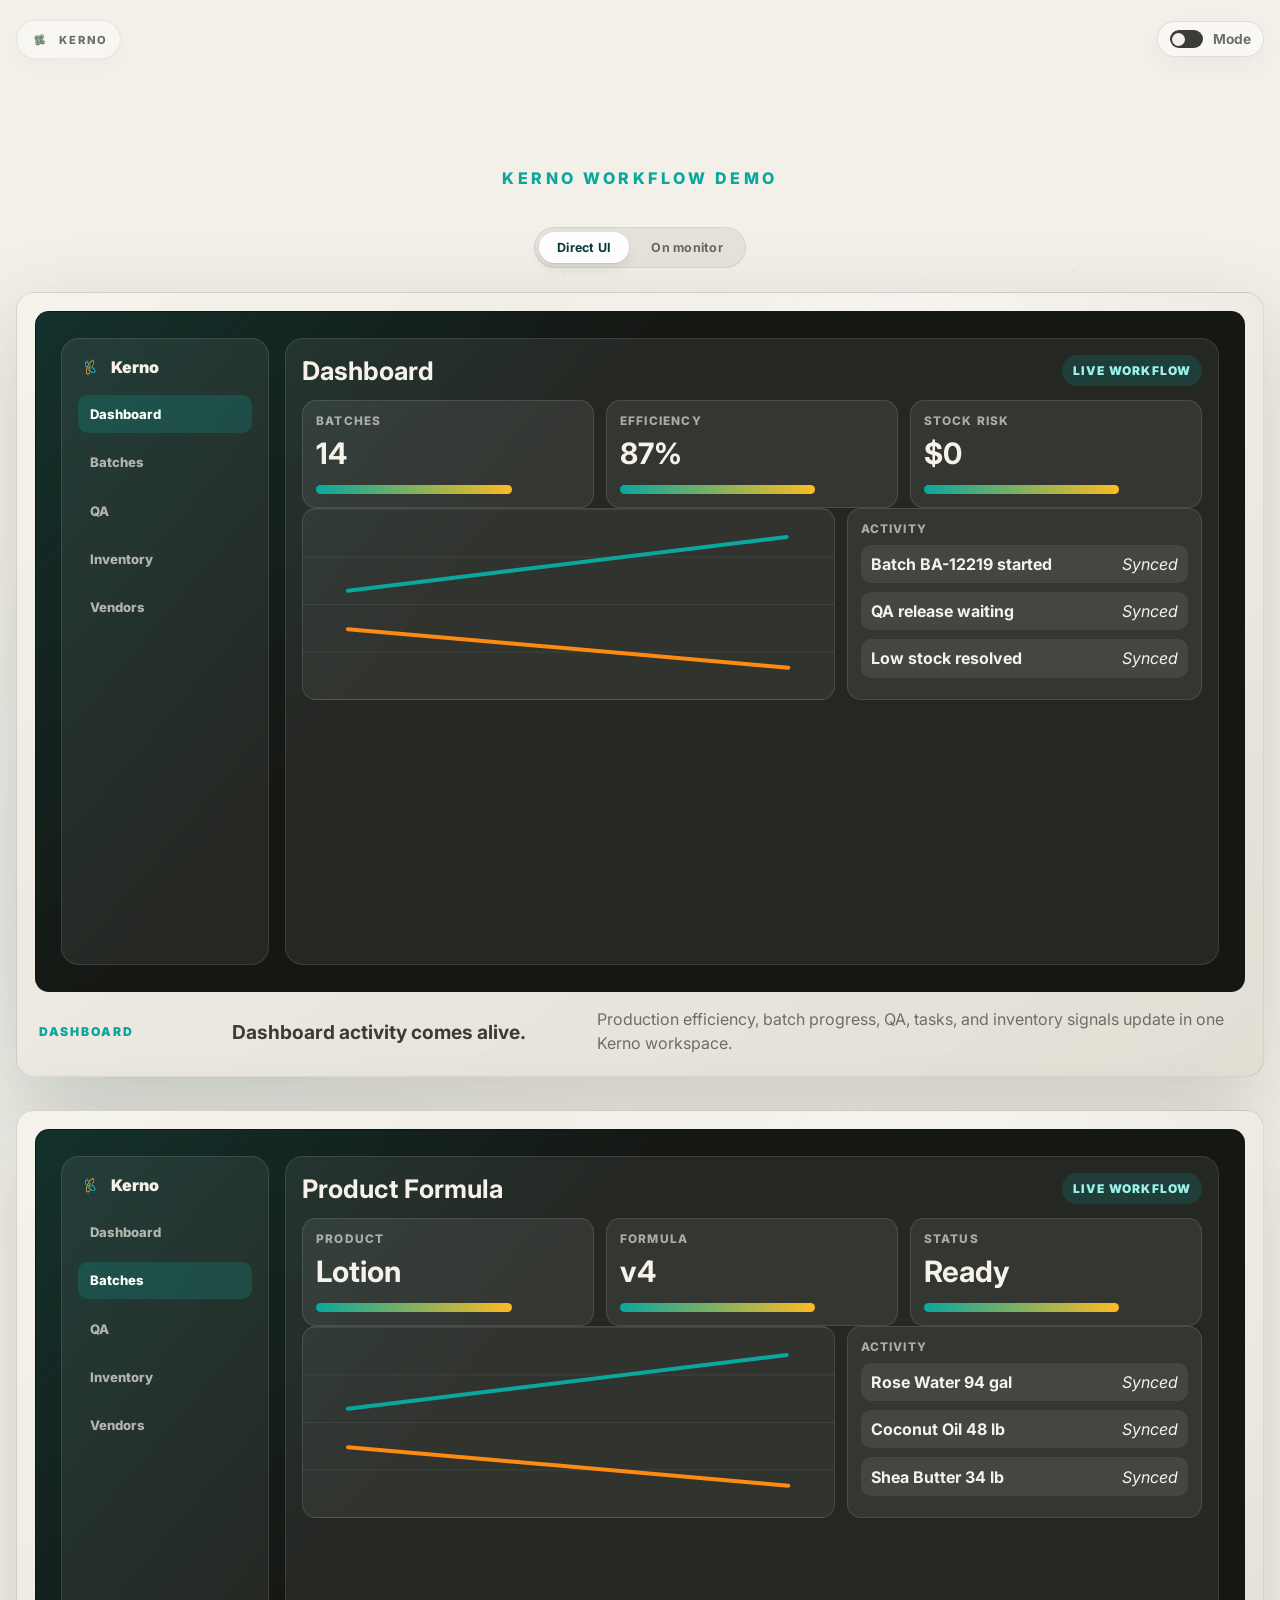
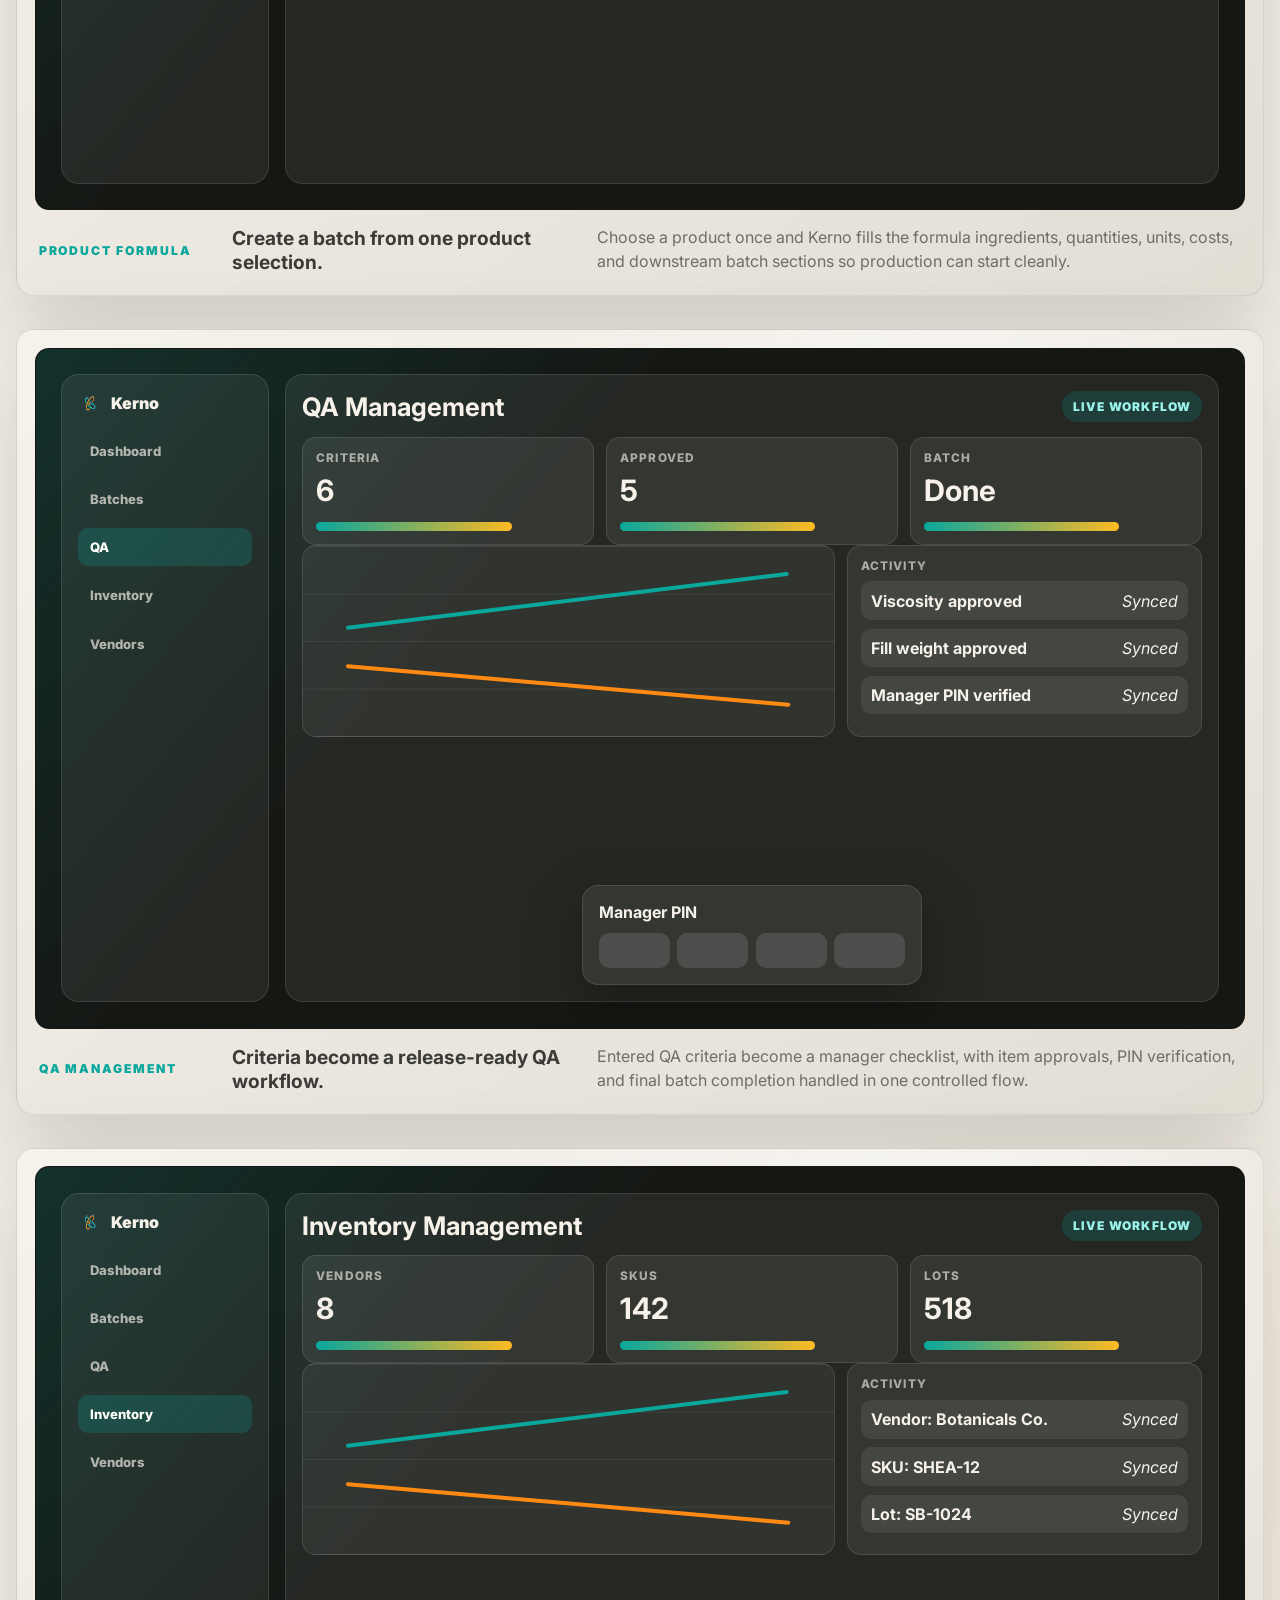
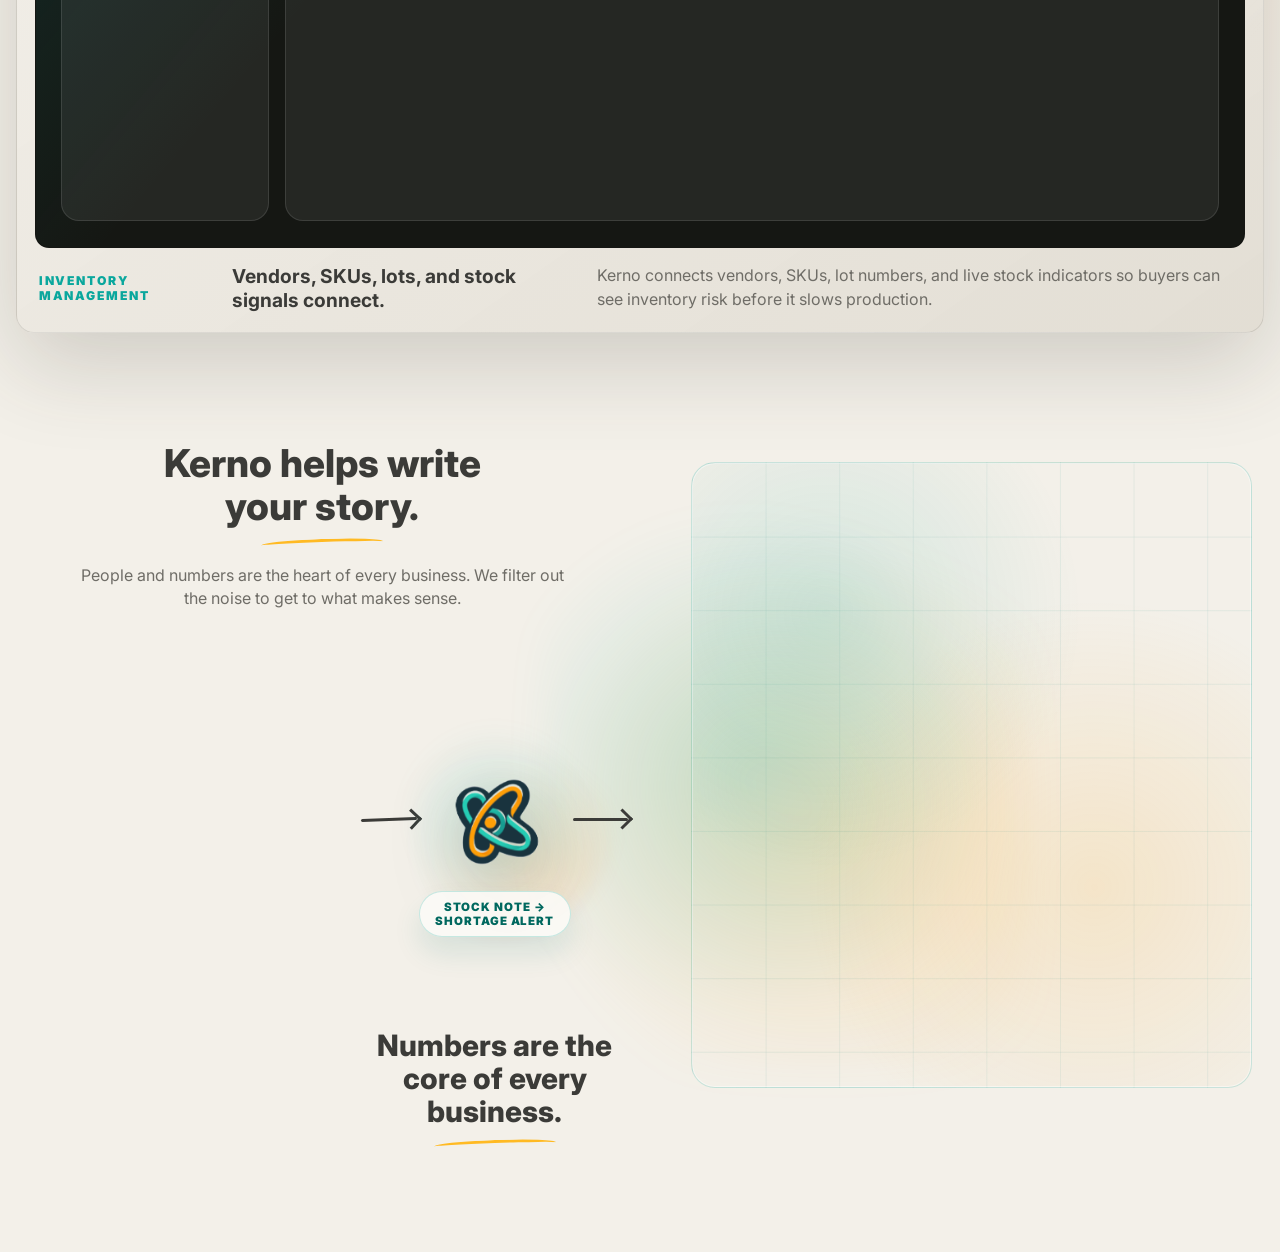
==== kerno/index.html @ 2cfb5cd4 "Update Kerno preview assets" ====
<!doctype html>
<html lang="en">
  <head>
    <meta charset="utf-8" />
    <meta name="viewport" content="width=device-width, initial-scale=1" />
    <meta name="description" content="Kerno workflow command center demo." />
    <title>Kerno | Workflow Command Center Demo</title>
    <link
      rel="icon"
      href='data:image/svg+xml,<svg xmlns="http://www.w3.org/2000/svg" viewBox="0 0 64 64"><rect width="64" height="64" rx="14" fill="%23009f93"/><path d="M18 17h28v8H27v8h16v8H27v12h-9z" fill="%23fffefa"/></svg>'
    />
    <link rel="preconnect" href="https://fonts.googleapis.com" />
    <link rel="preconnect" href="https://fonts.gstatic.com" crossorigin />
    <link
      href="https://fonts.googleapis.com/css2?family=Caveat:wght@500;600;700&family=Instrument+Serif:ital@0;1&family=Inter:wght@400;500;600;700;800&display=swap"
      rel="stylesheet"
    />
    <link rel="stylesheet" href="/styles.css" />
  </head>
  <body>
    <canvas id="ambientCanvas" class="ambient-canvas" aria-hidden="true"></canvas>
    <a class="skip-link" href="#demo">Skip to demo</a>

    <header class="topbar" aria-label="Primary">
      <a class="brand brand-subtle" href="#top" aria-label="Kerno">
        <img class="brand-logo" src="/kerno-logo.png" alt="" />
        <span>Kerno</span>
      </a>
      <button class="theme-toggle magnetic" type="button" aria-label="Toggle light or dark mode" data-theme-toggle>
        <span class="toggle-track"><span class="toggle-thumb"></span></span>
        <span>Mode</span>
      </button>
    </header>

    <main id="top">
      <section class="intro demo-hero" aria-labelledby="hero-title">
        <p class="eyebrow">Kerno Workflow Demo</p>
        <h1 id="hero-title" class="visually-hidden">Kerno workflow demo</h1>
      </section>

      <section class="demo-showcase" id="demo" aria-label="Kerno workflow video demo" data-display="direct">
        <div class="display-toggle" role="tablist" aria-label="Display mode">
          <button type="button" class="display-toggle-btn is-active" data-display-mode="direct" role="tab" aria-selected="true">Direct UI</button>
          <button type="button" class="display-toggle-btn" data-display-mode="monitor" role="tab" aria-selected="false">On monitor</button>
        </div>
        <div class="demo-workbench">
          <article class="demo-feature demo-feature--dashboard">
            <div class="demo-player-card">
              <div class="demo-player-shell">
                <video
                  class="workflow-video"
                  src="/assets/videos/kerno-dashboard-demo.mp4"
                  poster="/assets/videos/kerno-dashboard-demo.svg"
                  autoplay
                  muted
                  loop
                  playsinline
                ></video>
                <div class="video-fallback" data-fallback="dashboard" aria-hidden="true"></div>
              </div>
              <div class="demo-caption">
                <span>Dashboard</span>
                <strong>Dashboard activity comes alive.</strong>
                <p>Production efficiency, batch progress, QA, tasks, and inventory signals update in one Kerno workspace.</p>
              </div>
            </div>
          </article>

          <article class="demo-feature demo-feature--formula">
            <div class="demo-player-card">
              <div class="demo-player-shell">
                <video
                  class="workflow-video"
                  src="/assets/videos/kerno-product-formula-demo.mp4"
                  poster="/assets/videos/kerno-product-formula-demo.svg"
                  autoplay
                  muted
                  loop
                  playsinline
                ></video>
                <div class="video-fallback" data-fallback="formula" aria-hidden="true"></div>
              </div>
              <div class="demo-caption">
                <span>Product Formula</span>
                <strong>Create a batch from one product selection.</strong>
                <p>Choose a product once and Kerno fills the formula ingredients, quantities, units, costs, and downstream batch sections so production can start cleanly.</p>
              </div>
            </div>
          </article>

          <article class="demo-feature demo-feature--qa">
            <div class="demo-player-card">
              <div class="demo-player-shell">
                <video
                  class="workflow-video"
                  src="/assets/videos/kerno-qa-management-demo.mp4"
                  poster="/assets/videos/kerno-qa-management-demo.svg"
                  autoplay
                  muted
                  loop
                  playsinline
                ></video>
                <div class="video-fallback" data-fallback="qa" aria-hidden="true"></div>
              </div>
              <div class="demo-caption">
                <span>QA Management</span>
                <strong>Criteria become a release-ready QA workflow.</strong>
                <p>Entered QA criteria become a manager checklist, with item approvals, PIN verification, and final batch completion handled in one controlled flow.</p>
              </div>
            </div>
          </article>

          <article class="demo-feature demo-feature--inventory">
            <div class="demo-player-card">
              <div class="demo-player-shell">
                <video
                  class="workflow-video"
                  src="/assets/videos/kerno-inventory-management-demo.mp4"
                  poster="/assets/videos/kerno-inventory-management-demo.svg"
                  autoplay
                  muted
                  loop
                  playsinline
                ></video>
                <div class="video-fallback" data-fallback="inventory" aria-hidden="true"></div>
              </div>
              <div class="demo-caption">
                <span>Inventory Management</span>
                <strong>Vendors, SKUs, lots, and stock signals connect.</strong>
                <p>Kerno connects vendors, SKUs, lot numbers, and live stock indicators so buyers can see inventory risk before it slows production.</p>
              </div>
            </div>
          </article>
        </div>
      </section>

      <section class="kerno-flow" id="kernoFlow" aria-labelledby="kernoTitle" data-loop-phase="idle">
        <div class="kerno-stage">
          <div class="kerno-copy-panel">
            <h2 id="kernoTitle">Kerno helps write<br />your story.</h2>
            <span class="copy-swoosh" aria-hidden="true"></span>
            <p>People and numbers are the heart of every business. We filter out the noise to get to what makes sense.</p>
          </div>

          <div class="manual-chaos" aria-label="Manual work before Kerno">
            <!-- Each item is hidden by default and only appears during its own cycle phase.
                 An item enters from off-screen left (placed by a brief hand silhouette),
                 settles briefly at the drop point, then is absorbed into the Kerno core.
                 It never returns — the next cycle introduces the next input. -->
            <article class="sticky-note sticky-note--stock flow-token cycle-item cycle-item--stock" aria-hidden="true">
              <span>Coconut oil down to<br />10 lb — order before<br />Friday's lotion run</span>
            </article>
            <div class="spreadsheet-token spreadsheet-token--b flow-token cycle-item cycle-item--batch" data-file="Batch_Schedule_May.xlsx" aria-hidden="true"></div>
            <article class="sticky-note sticky-note--vendor flow-token cycle-item cycle-item--po" aria-hidden="true">
              <span>Vanilla Haze still owes<br />ETA on PO #4421 —<br />call before noon</span>
            </article>
            <div class="spreadsheet-token spreadsheet-token--a flow-token cycle-item cycle-item--impact" data-file="Inventory_Counts_Week22.xlsx" aria-hidden="true"></div>
            <!-- Hand silhouette — moves in from off-screen left to place each item,
                 then retracts. Single shared element; CSS retimes per phase. -->
            <span class="ingest-hand" aria-hidden="true">
              <svg viewBox="0 0 64 64" width="64" height="64">
                <path d="M2 36 L18 30 C22 28, 28 27, 34 28 L48 30 L48 38 L34 42 C28 44, 22 44, 18 42 L2 42 Z"
                      fill="#d8c2a3" stroke="#a78663" stroke-width="0.8" stroke-linejoin="round"/>
                <path d="M14 30 L14 22 C14 19, 18 19, 18 22 L18 30"
                      fill="#d8c2a3" stroke="#a78663" stroke-width="0.6"/>
                <path d="M22 28 L22 19 C22 16, 26 16, 26 19 L26 29"
                      fill="#d8c2a3" stroke="#a78663" stroke-width="0.6"/>
                <path d="M30 28 L30 21 C30 18, 34 18, 34 21 L34 29"
                      fill="#d8c2a3" stroke="#a78663" stroke-width="0.6"/>
                <path d="M38 28 L38 23 C38 21, 42 21, 42 23 L42 30"
                      fill="#d8c2a3" stroke="#a78663" stroke-width="0.6"/>
              </svg>
            </span>
          </div>

          <div class="kerno-engine" aria-label="Kerno processing engine">
            <div class="funnel-line funnel-line--left" aria-hidden="true"></div>
            <div class="kerno-core" id="kernoMark">
              <div class="processing-orbit" aria-hidden="true"></div>
              <img src="/kerno-logo.png" alt="Kerno logo" class="kerno-logo" />
              <span class="processing-label" id="processingLabel">Reading inputs</span>
            </div>
            <div class="funnel-line funnel-line--right" aria-hidden="true"></div>
          </div>

          <div class="organized-output" aria-label="Organized Kerno output">
            <div class="kerno-dashboard-preview kerno-module-field">
              <div class="dash-main">
                <div class="activity-strip dash-focus-surface" data-output="impact">
                  <strong>Activity Summary</strong>
                  <span data-output="impact" id="activityBadge">Production Efficiency: 87%</span>
                </div>

                <div class="dash-metrics">
                  <article class="dash-metric dash-focus-surface dash-metric--progress" data-output="batch">
                    <b id="metricProgressLabel">14 batches in progress</b>
                    <span class="metric-delta" id="metricProgressDelta">+1 batch</span>
                    <small id="metricProgressMeta">Production Cost</small>
                    <strong id="metricProgressValue">$12,400</strong>
                    <em id="metricProgressNote">Batch protected</em>
                  </article>
                  <article class="dash-metric dash-focus-surface dash-metric--waiting" data-output="stock">
                    <b id="metricWaitingLabel">5 batches waiting</b>
                    <span class="metric-delta" id="metricWaitingDelta">+$1,650 risk</span>
                    <small id="metricWaitingMeta">Value at Risk</small>
                    <strong id="metricWaitingValue">$6,200</strong>
                    <em id="metricWaitingNote">Stock issue found</em>
                  </article>
                  <article class="dash-metric dash-focus-surface dash-metric--qa" data-output="po">
                    <b id="metricQaLabel">Supplier follow-up</b>
                    <span class="metric-delta" id="metricQaDelta">PO updated</span>
                    <small id="metricQaMeta">PO Status</small>
                    <strong id="metricQaValue">Awaiting date</strong>
                    <em id="metricQaNote">Request sent</em>
                  </article>
                </div>

                <div class="dash-grid">
                  <article class="production-chart dash-focus-surface" data-output="chart">
                    <div class="chart-head">
                      <strong>Production Rate</strong>
                      <span><i></i>Completed</span>
                      <span><i></i>In progress</span>
                    </div>
                    <svg viewBox="0 0 360 180" role="img" aria-label="Production chart updating" class="prod-chart-svg">
                      <path class="chart-grid" d="M24 28H336M24 64H336M24 100H336M24 136H336" />
                      <path class="chart-fill" id="chartFill" d="M24 124 L76 102 L128 86 L180 52 L232 74 L284 102 L336 58 L336 154 L24 154 Z" />
                      <path class="chart-line chart-line--done" id="chartDone" d="M24 124 L76 102 L128 86 L180 52 L232 74 L284 102 L336 58" />
                      <path class="chart-line chart-line--work" id="chartWork" d="M24 140 L76 120 L128 130 L180 108 L232 144 L284 118 L336 96" />
                      <!-- Live ticker dot — JS positions it at the rightmost endpoint of the done line -->
                      <circle id="chartPulse" class="chart-pulse" cx="336" cy="58" r="3.4" />
                      <circle id="chartPulseRing" class="chart-pulse-ring" cx="336" cy="58" r="3.4" />
                    </svg>
                  </article>

                  <article class="stockout-card dash-focus-surface" data-output="stock">
                    <strong id="stockoutTitle">Inventory Stockout</strong>
                    <div class="mini-bars" aria-hidden="true">
                      <span id="stockBarA" style="--bar: 52%"><b>25</b><em>Shea Butter</em></span>
                      <span class="green" id="stockBarB" style="--bar: 90%"><b>45</b><em>Rose Extract</em></span>
                      <span class="red" id="stockBarC" style="--bar: 22%"><b>10</b><em>Coconut Oil</em></span>
                    </div>
                  </article>
                </div>

                <div class="dash-chips dash-focus-surface" data-output="impact" aria-label="Live operational updates">
                  <span id="impactChipA">+ PO drafted</span>
                  <span id="impactChipB">+ Batch queued</span>
                  <span id="impactChipC">+ Cost risk flagged</span>
                </div>

                <article class="business-impact dash-focus-surface dash-focus-persistent" data-output="impact">
                  <b id="impactTitle">Kerno turns the note into business movement.</b>
                  <span id="impactBody">It detects the shortage, protects the waiting batch, drafts the supplier follow-up, and refreshes the dashboard so the team knows what changed.</span>
                </article>
              </div>

              <div class="dash-action-menu" id="dashActionMenu" aria-hidden="true">
                <button type="button" class="dash-action-item is-undo" id="dashUndoAction" tabindex="-1">Undo recent automation</button>
                <button type="button" class="dash-action-item" tabindex="-1">View activity log</button>
                <button type="button" class="dash-action-item" tabindex="-1">Open batch details</button>
              </div>

              <div class="dash-cursor" id="dashCursor" aria-hidden="true">
                <span class="dash-cursor-tip"></span>
              </div>
            </div>
          </div>

          <div class="kerno-bottom-copy">
            <strong>Numbers are the<br />core of every business.</strong>
            <span class="copy-swoosh" aria-hidden="true"></span>
          </div>
        </div>
      </section>
    </main>

    <script type="module" src="/script.js"></script>
  <!-- Cloudflare Pages Analytics --><script defer src='https://static.cloudflareinsights.com/beacon.min.js' data-cf-beacon='{"token": "b885cd24268b4ca9bf0bc2f19086f898"}'></script><!-- Cloudflare Pages Analytics --></body>
</html>
---- styles.css ----
:root {
  color-scheme: light;
  --bg: #f3f0e9;
  --paper: #fbfaf6;
  --paper-soft: #f5f2ec;
  --surface: rgba(255, 255, 252, 0.9);
  --ink: #3b3b38;
  --muted: #6f6d67;
  --quiet: #aaa59b;
  --line: rgba(44, 43, 38, 0.12);
  --line-strong: rgba(44, 43, 38, 0.2);
  --accent: #0aa79d;
  --accent-dark: #00685f;
  --orange: #ff8a12;
  --yellow: #ffba23;
  --blue: #176bc2;
  --green: #03a95a;
  --red: #ee120c;
  --shadow: 0 22px 60px rgba(59, 55, 45, 0.14);
  --shadow-strong: 0 30px 90px rgba(58, 54, 45, 0.2);
  --radius: 18px;
  --radius-sm: 10px;
  --max: 1380px;
  --ease: cubic-bezier(0.22, 1, 0.36, 1);
  --spring: cubic-bezier(0.16, 1.22, 0.32, 1);
}

[data-theme="dark"] {
  color-scheme: dark;
  --bg: #11120f;
  --paper: #1b1c18;
  --paper-soft: #22231f;
  --surface: rgba(31, 32, 28, 0.9);
  --ink: #f5f1e9;
  --muted: #c5bfb4;
  --quiet: #817c73;
  --line: rgba(245, 241, 233, 0.13);
  --line-strong: rgba(245, 241, 233, 0.22);
  --shadow: 0 22px 60px rgba(0, 0, 0, 0.34);
  --shadow-strong: 0 30px 90px rgba(0, 0, 0, 0.46);
}

* { box-sizing: border-box; }
html { scroll-behavior: smooth; }
body {
  min-width: 320px;
  margin: 0;
  background:
    radial-gradient(circle at 16% 20%, rgba(10, 167, 157, 0.08), transparent 28rem),
    radial-gradient(circle at 84% 68%, rgba(255, 138, 18, 0.08), transparent 25rem),
    var(--bg);
  color: var(--ink);
  font-family: Inter, system-ui, sans-serif;
  letter-spacing: 0;
}

button, a { font: inherit; color: inherit; }
button { border: 0; }
a { text-decoration: none; }
:focus-visible {
  outline: 3px solid color-mix(in srgb, var(--accent) 65%, white);
  outline-offset: 4px;
}

.visually-hidden {
  position: absolute;
  width: 1px;
  height: 1px;
  padding: 0;
  margin: -1px;
  overflow: hidden;
  clip: rect(0, 0, 0, 0);
  white-space: nowrap;
  border: 0;
}

.ambient-canvas {
  position: fixed;
  inset: 0;
  z-index: -2;
  width: 100%;
  height: 100%;
  opacity: 0.42;
}

.skip-link {
  position: fixed;
  left: 1rem;
  top: 1rem;
  z-index: 50;
  transform: translateY(-140%);
  padding: 0.7rem 0.9rem;
  border-radius: 999px;
  background: var(--paper);
  border: 1px solid var(--line);
}
.skip-link:focus { transform: translateY(0); }

.topbar {
  width: min(var(--max), calc(100% - 2rem));
  margin: 0 auto;
  padding: 1.1rem 0;
  display: flex;
  align-items: center;
  justify-content: space-between;
  gap: 1rem;
}

.brand, .theme-toggle {
  display: inline-flex;
  align-items: center;
  gap: 0.65rem;
  border: 1px solid var(--line);
  border-radius: 999px;
  background: color-mix(in srgb, var(--paper) 84%, transparent);
  box-shadow: 0 8px 28px rgba(0, 0, 0, 0.04);
}
.brand {
  padding: 0.62rem 0.85rem;
  font-weight: 800;
  font-size: 0.76rem;
  letter-spacing: 0.18em;
  text-transform: uppercase;
}
.brand-subtle {
  opacity: 0.72;
  transform: scale(0.92);
  transform-origin: left center;
  transition: opacity 220ms var(--ease), transform 220ms var(--ease);
}
.brand-subtle:hover {
  opacity: 1;
  transform: scale(0.96);
}
.brand-logo {
  width: 1.35rem;
  height: 1.35rem;
  object-fit: contain;
}
.theme-toggle {
  padding: 0.5rem 0.72rem;
  cursor: pointer;
  color: var(--muted);
  font-size: 0.86rem;
  font-weight: 700;
}
.toggle-track {
  width: 2.1rem;
  height: 1.15rem;
  padding: 0.16rem;
  border-radius: 999px;
  background: var(--ink);
}
.toggle-thumb {
  display: block;
  width: 0.82rem;
  height: 0.82rem;
  border-radius: 50%;
  background: var(--bg);
  transition: transform 240ms var(--ease);
}
[data-theme="dark"] .toggle-thumb { transform: translateX(0.95rem); }

.intro {
  width: min(var(--max), calc(100% - 2rem));
  margin: 0 auto;
  padding: clamp(2rem, 5vw, 4.7rem) 0 clamp(2rem, 4vw, 3.8rem);
  text-align: center;
}
.eyebrow {
  margin: 0 0 0.85rem;
  color: var(--accent);
  font-size: clamp(0.78rem, 0.68rem + 0.45vw, 1rem);
  font-weight: 800;
  letter-spacing: 0.22em;
  text-transform: uppercase;
}
h1, h2, h3, p { margin-top: 0; }
h1 {
  margin-bottom: 1.2rem;
  font-size: clamp(3rem, 6.2vw, 6.25rem);
  line-height: 0.98;
  font-weight: 800;
}
h1 em {
  font-family: "Instrument Serif", Georgia, serif;
  font-weight: 400;
}
.intro p:not(.eyebrow) {
  width: min(860px, 100%);
  margin: 0 auto;
  color: var(--muted);
  font-size: clamp(1.08rem, 1.7vw, 1.55rem);
  line-height: 1.42;
}

.demo-shell {
  width: min(var(--max), calc(100% - 2rem));
  margin: 0 auto;
  display: grid;
  grid-template-columns: minmax(330px, 0.7fr) minmax(650px, 1fr);
  gap: 1.25rem;
  align-items: stretch;
  padding-bottom: clamp(2.4rem, 5vw, 5rem);
}

.capability-column {
  position: relative;
  z-index: 2;
}
.capability-list {
  display: grid;
  gap: 0.75rem;
}
.capability-card {
  position: relative;
  display: grid;
  grid-template-columns: 3.25rem 1fr;
  gap: 1rem;
  width: 100%;
  padding: 1.18rem 1.25rem;
  border: 1px solid transparent;
  border-radius: var(--radius);
  background: color-mix(in srgb, var(--paper) 78%, transparent);
  box-shadow: 0 10px 24px rgba(42, 39, 32, 0.04);
  text-align: left;
  cursor: pointer;
  transition: transform 240ms var(--spring), background 240ms var(--ease), border 240ms var(--ease), box-shadow 240ms var(--ease);
  overflow: hidden;
}
.capability-card::before {
  content: "";
  position: absolute;
  inset: 0 auto 0 0;
  width: 5px;
  background: var(--accent);
  opacity: 0;
}
.capability-card:hover { transform: translateX(4px); box-shadow: var(--shadow); }
.capability-card[aria-selected="true"] {
  background: var(--paper);
  border-color: var(--line);
  box-shadow: var(--shadow);
}
.capability-card[aria-selected="true"]::before { opacity: 1; }
.capability-card.is-expanded {
  min-height: 220px;
}
.cap-icon {
  display: grid;
  place-items: center;
  width: 3.25rem;
  height: 3.25rem;
  border-radius: var(--radius-sm);
  background: color-mix(in srgb, var(--accent) 12%, var(--paper-soft));
  color: var(--accent-dark);
  font-weight: 900;
}
.cap-copy strong {
  display: block;
  margin-bottom: 0.45rem;
  font-size: clamp(1.15rem, 1.6vw, 1.55rem);
}
.cap-copy span {
  display: block;
  color: var(--muted);
  font-size: clamp(0.96rem, 1.25vw, 1.18rem);
  line-height: 1.38;
}
.cap-detail {
  display: grid;
  grid-column: 2;
  grid-template-rows: 0fr;
  transition: grid-template-rows 280ms var(--ease), margin 280ms var(--ease);
}
.cap-detail > div {
  overflow: hidden;
}
.capability-card.is-expanded .cap-detail {
  grid-template-rows: 1fr;
  margin-top: 0.9rem;
}
.cap-detail p {
  margin: 0 0 0.8rem;
  color: var(--muted);
  line-height: 1.48;
}
.cap-detail ul {
  display: grid;
  gap: 0.45rem;
  margin: 0;
  padding: 0;
  list-style: none;
}
.cap-detail li {
  display: flex;
  gap: 0.5rem;
  color: var(--ink);
  font-size: 0.92rem;
}
.cap-detail li::before {
  content: "";
  width: 0.45rem;
  height: 0.45rem;
  margin-top: 0.42rem;
  border-radius: 50%;
  background: var(--accent);
  flex: 0 0 auto;
}
.command-center {
  position: relative;
  min-height: auto;
  padding: 1rem 1.05rem 1.15rem;
  border: 1px solid var(--line);
  border-radius: 34px;
  background: linear-gradient(145deg, color-mix(in srgb, var(--paper-soft) 94%, transparent), color-mix(in srgb, #d9d3c7 70%, var(--paper)));
  box-shadow: var(--shadow-strong);
  overflow: hidden;
  transform-style: preserve-3d;
  transform: perspective(1200px) rotateX(var(--rx, 0deg)) rotateY(var(--ry, 0deg));
  transition: transform 360ms var(--ease);
}
.stage-light {
  position: absolute;
  inset: -30%;
  background: radial-gradient(circle at var(--mx, 50%) var(--my, 38%), rgba(255, 255, 255, 0.7), transparent 26rem);
  pointer-events: none;
}
.section-one-header,
.section-one-overview,
.section-one-stage {
  position: relative;
  z-index: 2;
}
.section-one-header {
  display: flex;
  align-items: flex-start;
  justify-content: space-between;
  gap: 1rem;
  margin-bottom: 0.95rem;
}
.section-one-header .eyebrow {
  margin-bottom: 0.45rem;
}
.section-one-header h2 {
  margin: 0;
  font-size: clamp(1.9rem, 2.7vw, 2.95rem);
  line-height: 0.98;
}
.section-one-status {
  display: grid;
  gap: 0.35rem;
  max-width: 24rem;
  padding: 0.95rem 1rem;
  border: 1px solid var(--line);
  border-radius: 18px;
  background: color-mix(in srgb, var(--paper) 88%, transparent);
  box-shadow: 0 18px 34px rgba(52, 45, 34, 0.08);
}
.section-one-status span {
  color: var(--accent);
  font-size: 0.72rem;
  font-weight: 900;
  letter-spacing: 0.16em;
  text-transform: uppercase;
}
.section-one-status strong {
  color: var(--ink);
  font-size: 0.88rem;
  line-height: 1.45;
}
.section-one-overview {
  display: block;
  margin-bottom: 0.95rem;
}
.mini-kerno-shell {
  display: grid;
  grid-template-columns: 118px minmax(0, 1fr);
  border: 1px solid rgba(31, 59, 69, 0.12);
  border-radius: 26px;
  background: linear-gradient(180deg, rgba(255, 255, 252, 0.94), rgba(244, 241, 235, 0.98));
  box-shadow: 0 24px 42px rgba(53, 45, 35, 0.12);
  overflow: hidden;
}
.mini-kerno-nav {
  display: grid;
  align-content: start;
  gap: 0.28rem;
  padding: 1rem 0.7rem;
  background: linear-gradient(180deg, #315f6b, #183c48);
  color: white;
}
.mini-kerno-nav strong {
  margin: 0 auto 0.95rem;
  font-size: 1.05rem;
  letter-spacing: 0.08em;
  text-transform: uppercase;
}
.mini-kerno-nav span {
  display: block;
  padding: 0.56rem 0.68rem;
  border-radius: 10px;
  color: rgba(255, 255, 255, 0.78);
  font-size: 0.66rem;
  font-weight: 800;
}
.mini-kerno-nav .is-active {
  background: rgba(255, 255, 255, 0.16);
  color: white;
}
.mini-kerno-main {
  display: grid;
  gap: 0.7rem;
  padding: 0.95rem;
}
.mini-kerno-topbar,
.mini-kerno-activity,
.mini-surface-head {
  display: flex;
  align-items: center;
  justify-content: space-between;
  gap: 0.7rem;
}
.mini-kerno-topbar strong,
.mini-surface-head strong {
  font-size: 0.9rem;
}
.mini-kerno-actions,
.mini-activity-badges {
  display: flex;
  align-items: center;
  flex-wrap: wrap;
  justify-content: flex-end;
  gap: 0.45rem;
}
.mini-kerno-pill,
.mini-activity-badges span {
  padding: 0.38rem 0.62rem;
  border-radius: 999px;
  font-size: 0.64rem;
  font-weight: 900;
}
.mini-kerno-pill--accent {
  background: var(--accent);
  color: white;
}
.mini-kerno-pill--quiet {
  background: rgba(24, 60, 72, 0.08);
  color: #2b4d55;
}
.mini-kerno-activity {
  padding: 0.68rem 0.8rem;
  border: 1px solid rgba(31, 59, 69, 0.08);
  border-radius: 14px;
  background: white;
}
.mini-kerno-activity strong,
.mini-surface-head span {
  color: var(--muted);
  font-size: 0.68rem;
  font-weight: 800;
}
.mini-activity-badges span {
  border: 1px solid rgba(3, 169, 90, 0.22);
  background: rgba(3, 169, 90, 0.1);
  color: #058949;
}
.mini-activity-badges .is-warm {
  border-color: rgba(255, 138, 18, 0.24);
  background: rgba(255, 138, 18, 0.12);
  color: #9a6300;
}
.mini-kerno-stats {
  display: grid;
  grid-template-columns: repeat(4, minmax(0, 1fr));
  gap: 0.7rem;
}
.overview-card {
  padding: 0.95rem 1rem;
  border: 1px solid rgba(32, 38, 46, 0.08);
  border-radius: 16px;
  background: white;
  box-shadow: 0 18px 30px rgba(53, 45, 35, 0.08);
  transition: transform 320ms var(--spring), box-shadow 320ms var(--ease), border-color 320ms var(--ease), background 320ms var(--ease);
}
.overview-card span,
.overview-card small {
  display: block;
}
.overview-card .overview-chip {
  width: max-content;
  max-width: 100%;
  padding: 0.34rem 0.58rem;
  border-radius: 999px;
  background: color-mix(in srgb, var(--paper-soft) 65%, white);
  color: var(--muted);
  font-size: 0.64rem;
  font-weight: 800;
  letter-spacing: 0.04em;
}
.overview-card strong {
  display: block;
  margin: 0.38rem 0 0.25rem;
  color: #1d3338;
  font-size: 1.18rem;
}
.overview-card small {
  color: var(--muted);
  font-size: 0.72rem;
  line-height: 1.38;
}
.overview-card em {
  display: block;
  margin-top: 0.34rem;
  color: #0a785f;
  font-size: 0.68rem;
  font-style: normal;
  font-weight: 800;
}
.overview-card.is-active {
  transform: translateY(-4px);
  border-color: color-mix(in srgb, var(--accent) 38%, var(--line));
  box-shadow: 0 24px 40px rgba(8, 103, 96, 0.14), 0 0 0 5px rgba(10, 167, 157, 0.06);
}
.overview-card.is-amber .overview-chip { background: rgba(255, 186, 35, 0.18); color: #8a6000; }
.overview-card.is-red .overview-chip { background: rgba(230, 57, 70, 0.12); color: #ab2519; }
.overview-card.is-blue .overview-chip { background: rgba(31, 111, 235, 0.12); color: #165db1; }
.overview-card.is-green .overview-chip,
.overview-card.is-teal .overview-chip { background: rgba(3, 169, 90, 0.12); color: #077866; }
.overview-card.is-amber strong { color: #8a6000; }
.overview-card.is-red strong { color: #ab2519; }
.overview-card.is-blue strong { color: #165db1; }
.overview-card.is-green strong,
.overview-card.is-teal strong { color: #077866; }
.mini-kerno-lower {
  display: grid;
  grid-template-columns: minmax(0, 1.1fr) minmax(260px, 0.92fr);
  gap: 0.7rem;
}
.mini-kerno-chart,
.mini-kerno-tasks {
  padding: 0.82rem;
  border: 1px solid rgba(32, 38, 46, 0.08);
  border-radius: 18px;
  background: white;
  box-shadow: 0 16px 26px rgba(53, 45, 35, 0.08);
  transition: transform 280ms var(--spring), box-shadow 280ms var(--ease), border-color 280ms var(--ease);
}
.mini-kerno-chart.is-hot,
.mini-kerno-tasks.is-hot {
  border-color: color-mix(in srgb, var(--accent) 34%, var(--line));
  box-shadow: 0 22px 36px rgba(8, 103, 96, 0.1), 0 0 0 5px rgba(10, 167, 157, 0.05);
}
.mini-trend-grid {
  display: grid;
  grid-template-columns: repeat(7, minmax(0, 1fr));
  grid-auto-rows: 1fr;
  gap: 0.55rem;
  align-items: end;
  min-height: 128px;
  padding: 0.6rem 0.15rem 0.2rem;
  background: repeating-linear-gradient(to top, transparent 0 24px, rgba(32, 38, 46, 0.08) 25px);
}
.mini-trend-grid span {
  display: block;
  height: var(--h);
  min-height: 16px;
  border-radius: 999px 999px 4px 4px;
  opacity: 0.86;
}
.mini-trend-grid .is-primary {
  background: linear-gradient(180deg, rgba(3, 169, 90, 0.84), rgba(3, 169, 90, 0.3));
}
.mini-trend-grid .is-secondary {
  background: linear-gradient(180deg, rgba(255, 138, 18, 0.82), rgba(255, 138, 18, 0.28));
  margin-top: -0.7rem;
}
.mini-trend-grid .is-focus {
  box-shadow: 0 0 0 4px rgba(10, 167, 157, 0.08);
}
.mini-task-list {
  display: grid;
  gap: 0.5rem;
}
.mini-task-row {
  padding: 0.72rem 0.75rem;
  border-radius: 13px;
  background: color-mix(in srgb, var(--paper-soft) 82%, white);
  transition: transform 260ms var(--spring), background 260ms var(--ease), box-shadow 260ms var(--ease);
}
.mini-task-row span,
.mini-task-row small {
  display: block;
}
.mini-task-row span {
  color: var(--muted);
  font-size: 0.66rem;
  font-weight: 800;
  text-transform: uppercase;
}
.mini-task-row strong {
  display: block;
  margin: 0.2rem 0 0.18rem;
  color: #1d3338;
  font-size: 0.84rem;
}
.mini-task-row small {
  color: var(--muted);
  font-size: 0.72rem;
  line-height: 1.38;
}
.mini-task-row.is-active {
  transform: translateX(3px);
  background: linear-gradient(90deg, rgba(10, 167, 157, 0.08), white 78%);
  box-shadow: inset 0 0 0 1px rgba(10, 167, 157, 0.18);
}
.section-one-stage {
  display: grid;
  grid-template-columns: minmax(250px, 0.44fr) minmax(0, 1fr);
  gap: 0.95rem;
  min-height: 500px;
}
.workflow-rail {
  display: grid;
  align-content: start;
  gap: 0.85rem;
  padding: 1rem;
  border: 1px solid rgba(32, 38, 46, 0.08);
  border-radius: 24px;
  background: linear-gradient(180deg, rgba(255, 255, 252, 0.9), rgba(245, 241, 233, 0.92));
  box-shadow: 0 18px 34px rgba(53, 45, 35, 0.1);
}
.workflow-kicker {
  margin: 0 0 0.45rem;
  color: var(--accent);
  font-size: 0.7rem;
  font-weight: 900;
  letter-spacing: 0.18em;
  text-transform: uppercase;
}
.workflow-brief h3 {
  margin: 0 0 0.45rem;
  font-size: 1.4rem;
  line-height: 1.05;
}
.workflow-brief p,
.workflow-coach p,
.workflow-tryout-head p {
  margin: 0;
  color: var(--muted);
  font-size: 0.88rem;
  line-height: 1.5;
}
.workflow-steps {
  display: grid;
  gap: 0.55rem;
  margin: 0;
  padding: 0;
  list-style: none;
}
.workflow-step {
  display: grid;
  grid-template-columns: 2rem 1fr;
  gap: 0.7rem;
  padding: 0.8rem;
  border: 1px solid rgba(32, 38, 46, 0.08);
  border-radius: 16px;
  background: rgba(255, 255, 252, 0.72);
  opacity: 0.74;
  transition: opacity 320ms var(--ease), transform 320ms var(--spring), border-color 320ms var(--ease), background 320ms var(--ease);
}
.workflow-step span {
  display: grid;
  place-items: center;
  width: 2rem;
  height: 2rem;
  border-radius: 999px;
  background: rgba(10, 167, 157, 0.12);
  color: var(--accent-dark);
  font-size: 0.68rem;
  font-weight: 900;
}
.workflow-step strong {
  display: block;
  margin-bottom: 0.2rem;
  font-size: 0.84rem;
}
.workflow-step p {
  margin: 0;
  color: var(--muted);
  font-size: 0.76rem;
  line-height: 1.42;
}
.workflow-step.is-current {
  opacity: 1;
  transform: translateX(4px);
  border-color: color-mix(in srgb, var(--accent) 36%, var(--line));
  background: white;
}
.workflow-step.is-complete {
  opacity: 0.98;
}
.workflow-step.is-complete span {
  background: rgba(3, 169, 90, 0.14);
  color: #08755b;
}
.workflow-coach,
.workflow-tryout {
  padding: 0.95rem;
  border: 1px solid rgba(32, 38, 46, 0.08);
  border-radius: 18px;
  background: rgba(255, 255, 252, 0.82);
}
.workflow-coach span,
.workflow-tryout-head span {
  display: block;
  margin-bottom: 0.32rem;
  color: #9c6a00;
  font-size: 0.72rem;
  font-weight: 900;
  letter-spacing: 0.12em;
  text-transform: uppercase;
}
.workflow-tryout-head {
  margin-bottom: 0.7rem;
}
.tryout-buttons {
  display: grid;
  gap: 0.55rem;
}
.tryout-button {
  display: grid;
  gap: 0.18rem;
  width: 100%;
  padding: 0.82rem 0.9rem;
  border: 1px solid rgba(32, 38, 46, 0.08);
  border-radius: 15px;
  background: white;
  text-align: left;
  cursor: pointer;
  transition: transform 260ms var(--spring), box-shadow 260ms var(--ease), border-color 260ms var(--ease);
}
.tryout-button strong {
  font-size: 0.82rem;
}
.tryout-button span {
  color: var(--muted);
  font-size: 0.72rem;
}
.tryout-button:hover,
.tryout-button.is-active {
  transform: translateY(-2px);
  border-color: color-mix(in srgb, var(--accent) 36%, var(--line));
  box-shadow: 0 16px 26px rgba(8, 103, 96, 0.1);
}
.workflow-panel {
  padding: 1rem;
  border: 1px solid rgba(32, 38, 46, 0.08);
  border-radius: 28px;
  background: linear-gradient(180deg, rgba(255, 255, 252, 0.95), rgba(243, 239, 232, 0.96));
  box-shadow: 0 26px 42px rgba(53, 45, 35, 0.12);
  overflow: hidden;
}
.workspace-shell {
  display: grid;
  gap: 0.85rem;
  animation: panelIn 360ms var(--ease);
}
.workspace-toolbar {
  display: flex;
  align-items: center;
  justify-content: space-between;
  gap: 0.8rem;
  padding: 0.9rem 1rem;
  border-radius: 18px;
  background: linear-gradient(135deg, #244e5b, #173741);
  color: white;
}
.workspace-toolbar strong {
  font-size: 1rem;
}
.workspace-toolbar span {
  padding: 0.36rem 0.62rem;
  border-radius: 999px;
  background: rgba(255, 255, 255, 0.14);
  font-size: 0.68rem;
  font-weight: 900;
}
.workspace-grid {
  display: grid;
  gap: 0.8rem;
}
.workspace-grid--inventory {
  grid-template-columns: minmax(0, 1.15fr) minmax(220px, 0.78fr) minmax(240px, 0.9fr);
}
.workspace-grid--starter {
  grid-template-columns: minmax(0, 1.05fr) minmax(280px, 0.92fr);
}
.workspace-grid--manufacturing {
  grid-template-columns: minmax(0, 1.1fr) minmax(280px, 0.9fr);
}
.workspace-grid--purchasing {
  grid-template-columns: minmax(0, 1.05fr) minmax(220px, 0.72fr) minmax(240px, 0.88fr);
}
.workspace-grid--warehousing {
  grid-template-columns: minmax(0, 1.2fr) minmax(240px, 0.85fr);
}
.workspace-grid--warehousing .workspace-card--action {
  grid-column: 1 / -1;
}
.workspace-grid--warehousing .workspace-card--action .action-sheet {
  display: grid;
  grid-template-columns: repeat(3, minmax(0, 1fr));
  gap: 0.6rem;
}
.workspace-grid--warehousing .workspace-card--action .action-sheet p {
  margin: 0;
  padding: 0.6rem 0.75rem;
  border-radius: 12px;
  background: color-mix(in srgb, var(--paper-soft) 84%, white);
  font-size: 0.8rem;
}
.workspace-card {
  padding: 0.95rem;
  border: 1px solid rgba(33, 43, 43, 0.08);
  border-radius: 18px;
  background: rgba(255, 255, 255, 0.9);
  box-shadow: 0 14px 28px rgba(33, 43, 43, 0.08);
  transition: transform 320ms var(--spring), box-shadow 320ms var(--ease), border-color 320ms var(--ease);
}
.workspace-card.is-hot,
.workspace-mini.is-hot,
.route-step.is-live,
.ingredient-row.is-live {
  border-color: color-mix(in srgb, var(--accent) 36%, var(--line));
  box-shadow: 0 20px 34px rgba(8, 103, 96, 0.12), 0 0 0 5px rgba(10, 167, 157, 0.05);
}
.workspace-card.is-hot {
  transform: translateY(-3px);
}
.workspace-card--starter-hero,
.workspace-card--automation,
.workspace-card--starter-prompt {
  grid-column: 1 / -1;
}
.workspace-card-head {
  display: flex;
  align-items: center;
  justify-content: space-between;
  gap: 0.75rem;
  margin-bottom: 0.8rem;
}
.workspace-card-head strong {
  font-size: 0.88rem;
}
.workspace-card-head span {
  color: var(--muted);
  font-size: 0.7rem;
  font-weight: 800;
}
.inventory-table,
.ingredient-list,
.route-stack,
.workspace-log--vertical,
.purchase-fields,
.workspace-benefits {
  display: grid;
  gap: 0.55rem;
}
.inventory-row,
.ingredient-row,
.route-step,
.purchase-fields article {
  display: grid;
  grid-template-columns: repeat(4, minmax(0, 1fr));
  gap: 0.5rem;
  align-items: center;
  padding: 0.68rem 0.75rem;
  border-radius: 12px;
  background: color-mix(in srgb, var(--paper-soft) 84%, white);
}
.inventory-row--head {
  color: var(--muted);
  font-size: 0.68rem;
  font-weight: 900;
  text-transform: uppercase;
}
.inventory-row.is-alert {
  background: linear-gradient(90deg, rgba(255, 186, 35, 0.2), rgba(255, 255, 255, 0.92));
  color: #7c5400;
}
.workspace-card--stack {
  display: grid;
  gap: 0.6rem;
}
.workspace-mini {
  padding: 0.8rem;
  border: 1px solid rgba(33, 43, 43, 0.08);
  border-radius: 14px;
  background: rgba(255, 255, 255, 0.88);
  transition: transform 320ms var(--spring), box-shadow 320ms var(--ease), border-color 320ms var(--ease);
}
.workspace-mini span,
.batch-field span,
.workspace-benefits span,
.purchase-fields span {
  display: block;
  color: var(--muted);
  font-size: 0.68rem;
  font-weight: 800;
  text-transform: uppercase;
}
.workspace-mini strong,
.batch-field strong,
.workspace-benefits strong,
.purchase-fields strong {
  display: block;
  margin: 0.24rem 0;
  color: #1d3338;
  font-size: 0.92rem;
}
.workspace-mini small,
.batch-field small {
  color: var(--muted);
  font-size: 0.72rem;
  line-height: 1.4;
}
.action-sheet {
  display: grid;
  gap: 0.55rem;
  padding: 0.85rem;
  border-radius: 14px;
  background: color-mix(in srgb, var(--paper-soft) 80%, white);
}
.action-sheet p {
  margin: 0;
  color: var(--muted);
  font-size: 0.8rem;
  line-height: 1.45;
}
.action-sheet b {
  color: var(--ink);
}
.workspace-log {
  display: flex;
  flex-wrap: wrap;
  gap: 0.45rem;
  margin-top: 0.75rem;
}
.workspace-log span {
  padding: 0.34rem 0.58rem;
  border-radius: 999px;
  background: rgba(10, 167, 157, 0.08);
  color: #74818b;
  font-size: 0.68rem;
  font-weight: 800;
}
.workspace-log span.is-done {
  background: rgba(3, 169, 90, 0.12);
  color: #0a785f;
}
.batch-field-grid {
  display: grid;
  grid-template-columns: repeat(2, minmax(0, 1fr));
  gap: 0.6rem;
  margin-bottom: 0.75rem;
}
.workspace-reminder {
  display: grid;
  gap: 0.2rem;
  margin-bottom: 0.7rem;
  padding: 0.82rem 0.9rem;
  border: 1px solid rgba(33, 43, 43, 0.08);
  border-radius: 14px;
  background: linear-gradient(135deg, rgba(10, 167, 157, 0.08), rgba(255, 255, 255, 0.94));
}
.workspace-reminder span,
.workspace-prompt-label {
  display: block;
  color: #9c6a00;
  font-size: 0.66rem;
  font-weight: 900;
  letter-spacing: 0.12em;
  text-transform: uppercase;
}
.workspace-reminder strong {
  color: #16353c;
  font-size: 0.9rem;
}
.workspace-reminder small {
  color: var(--muted);
  font-size: 0.74rem;
  line-height: 1.45;
}
.workspace-reminder.is-live {
  border-color: color-mix(in srgb, var(--accent) 34%, var(--line));
  box-shadow: 0 16px 30px rgba(8, 103, 96, 0.08);
}
.product-chooser {
  display: grid;
  grid-template-columns: repeat(3, minmax(0, 1fr));
  gap: 0.5rem;
  margin-bottom: 0.7rem;
}
.product-pill {
  padding: 0.6rem 0.68rem;
  border: 1px solid rgba(33, 43, 43, 0.08);
  border-radius: 12px;
  background: color-mix(in srgb, var(--paper-soft) 82%, white);
}
.product-pill span {
  display: block;
  color: var(--muted);
  font-size: 0.62rem;
  font-weight: 800;
  text-transform: uppercase;
}
.product-pill strong {
  display: block;
  margin-top: 0.2rem;
  font-size: 0.76rem;
}
.product-pill.is-selected {
  border-color: color-mix(in srgb, var(--accent) 34%, var(--line));
  background: linear-gradient(180deg, rgba(10, 167, 157, 0.08), white);
}
.batch-field {
  display: block;
  padding: 0.8rem;
  border: 1px solid rgba(33, 43, 43, 0.08);
  border-radius: 14px;
  background: color-mix(in srgb, var(--paper-soft) 78%, white);
}
.batch-field.is-live {
  border-color: color-mix(in srgb, var(--accent) 34%, var(--line));
  box-shadow: 0 12px 24px rgba(8, 103, 96, 0.08);
}
.route-step {
  grid-template-columns: 2rem 1fr;
}
.route-step span {
  display: grid;
  place-items: center;
  width: 2rem;
  height: 2rem;
  border-radius: 999px;
  background: rgba(10, 167, 157, 0.12);
  color: var(--accent-dark);
  font-size: 0.66rem;
  font-weight: 900;
}
.route-step strong {
  font-size: 0.82rem;
}
.ingredient-row {
  grid-template-columns: minmax(0, 1.2fr) 0.7fr 0.8fr;
}
.ingredient-row strong,
.ingredient-row span,
.ingredient-row em {
  font-size: 0.78rem;
}
.ingredient-row span {
  color: #1d3338;
  font-weight: 800;
}
.ingredient-row em {
  color: var(--muted);
  font-style: normal;
  text-align: right;
}
.ingredient-row.is-skeleton {
  color: var(--quiet);
}
.purchase-fields article {
  grid-template-columns: 1fr;
}
.workspace-benefits {
  grid-template-columns: repeat(3, minmax(0, 1fr));
  margin-top: 0.8rem;
}
.workspace-benefits article {
  padding: 0.75rem;
  border: 1px solid rgba(33, 43, 43, 0.08);
  border-radius: 14px;
  background: color-mix(in srgb, var(--paper-soft) 82%, white);
}
.dashboard-shell {
  display: grid;
  grid-template-columns: 112px minmax(0, 1fr);
  border: 1px solid rgba(31, 59, 69, 0.14);
  border-radius: 26px;
  background: linear-gradient(180deg, rgba(255, 255, 252, 0.96), rgba(244, 241, 235, 0.98));
  box-shadow: 0 24px 42px rgba(53, 45, 35, 0.12);
  overflow: hidden;
}
.dashboard-sidebar {
  display: grid;
  align-content: start;
  gap: 0.35rem;
  padding: 0.9rem 0.7rem;
  background: linear-gradient(180deg, #325d6a, #173c47);
  color: white;
}
.dashboard-sidebar-logo {
  width: 80px;
  margin: 0 auto 0.7rem;
}
.dashboard-nav {
  display: block;
  padding: 0.56rem 0.68rem;
  border-radius: 10px;
  color: rgba(255, 255, 255, 0.8);
  font-size: 0.66rem;
  font-weight: 800;
}
.dashboard-nav.is-active {
  background: rgba(255, 255, 255, 0.16);
  color: white;
}
.dashboard-nav--badge {
  display: flex;
  align-items: center;
  justify-content: space-between;
}
.dashboard-nav--badge b {
  display: inline-grid;
  place-items: center;
  min-width: 1.2rem;
  height: 1.2rem;
  padding-inline: 0.25rem;
  border-radius: 999px;
  background: #ff1e11;
  color: white;
  font-size: 0.62rem;
}
.dashboard-main {
  display: grid;
  gap: 0.78rem;
  padding: 0.95rem;
}
.dashboard-bar,
.dashboard-activity,
.dashboard-card-head,
.dashboard-row-head {
  display: flex;
  align-items: center;
  justify-content: space-between;
  gap: 0.75rem;
}
.dashboard-bar strong,
.dashboard-card-head strong,
.dashboard-row-head strong {
  font-size: 0.9rem;
}
.dashboard-bar-actions,
.dashboard-activity-badges,
.dashboard-legend {
  display: flex;
  align-items: center;
  flex-wrap: wrap;
  justify-content: flex-end;
  gap: 0.45rem;
}
.dashboard-pill,
.dashboard-activity-badges span,
.task-status-pill {
  padding: 0.38rem 0.62rem;
  border-radius: 999px;
  font-size: 0.64rem;
  font-weight: 900;
}
.dashboard-pill--accent {
  background: var(--accent);
  color: white;
}
.dashboard-pill--quiet {
  background: rgba(24, 60, 72, 0.08);
  color: #2b4d55;
}
.dashboard-activity {
  padding: 0.72rem 0.82rem;
  border: 1px solid rgba(31, 59, 69, 0.08);
  border-radius: 14px;
  background: white;
}
.dashboard-activity strong,
.dashboard-card-head span,
.dashboard-row-head span {
  color: var(--muted);
  font-size: 0.68rem;
  font-weight: 800;
}
.dashboard-activity-badges span {
  border: 1px solid rgba(3, 169, 90, 0.22);
  background: rgba(3, 169, 90, 0.1);
  color: #058949;
}
.dashboard-activity-badges .is-warm {
  border-color: rgba(255, 138, 18, 0.24);
  background: rgba(255, 138, 18, 0.12);
  color: #9a6300;
}
.dashboard-metric-grid {
  display: grid;
  grid-template-columns: repeat(3, minmax(0, 1fr));
  gap: 0.7rem;
}
.dashboard-metric,
.dashboard-card,
.dashboard-task-card {
  border: 1px solid rgba(32, 38, 46, 0.08);
  border-radius: 18px;
  background: white;
  box-shadow: 0 14px 28px rgba(53, 45, 35, 0.08);
  transition: transform 280ms var(--spring), box-shadow 280ms var(--ease), border-color 280ms var(--ease);
}
.dashboard-metric {
  padding: 0.92rem 1rem;
}
.dashboard-chip {
  display: inline-block;
  width: max-content;
  max-width: 100%;
  padding: 0.34rem 0.58rem;
  border-radius: 999px;
  background: color-mix(in srgb, var(--paper-soft) 65%, white);
  color: var(--muted);
  font-size: 0.64rem;
  font-weight: 800;
}
.dashboard-metric strong {
  display: block;
  margin: 0.38rem 0 0.18rem;
  color: #1d3338;
  font-size: 1.16rem;
}
.dashboard-metric small {
  display: block;
  color: var(--muted);
  font-size: 0.72rem;
  line-height: 1.34;
}
.dashboard-metric em {
  display: block;
  margin-top: 0.3rem;
  color: #0a785f;
  font-size: 0.68rem;
  font-style: normal;
  font-weight: 800;
}
.dashboard-metric.is-active,
.dashboard-card.is-active,
.dashboard-task-card.is-active {
  transform: translateY(-3px);
  border-color: color-mix(in srgb, var(--accent) 38%, var(--line));
  box-shadow: 0 22px 36px rgba(8, 103, 96, 0.12), 0 0 0 5px rgba(10, 167, 157, 0.05);
}
.dashboard-metric.is-amber .dashboard-chip { background: rgba(255, 186, 35, 0.18); color: #8a6000; }
.dashboard-metric.is-red .dashboard-chip { background: rgba(230, 57, 70, 0.12); color: #ab2519; }
.dashboard-metric.is-blue .dashboard-chip { background: rgba(31, 111, 235, 0.12); color: #165db1; }
.dashboard-metric.is-green .dashboard-chip,
.dashboard-metric.is-teal .dashboard-chip { background: rgba(3, 169, 90, 0.12); color: #077866; }
.dashboard-analytics,
.dashboard-support-grid {
  display: grid;
  grid-template-columns: repeat(2, minmax(0, 1fr));
  gap: 0.7rem;
}
.dashboard-card {
  padding: 0.85rem;
}
.dashboard-card--chart,
.dashboard-card--bars {
  min-height: 250px;
}
.dashboard-legend span {
  color: var(--muted);
  font-size: 0.66rem;
  font-weight: 800;
}
.dashboard-legend .is-green::before,
.dashboard-legend .is-orange::before {
  content: "";
  display: inline-block;
  width: 1rem;
  height: 0.38rem;
  margin-right: 0.36rem;
  border-radius: 999px;
  vertical-align: middle;
}
.dashboard-legend .is-green::before { background: #0ba85c; }
.dashboard-legend .is-orange::before { background: #ff8a12; }
.dashboard-line-svg {
  width: 100%;
  height: 170px;
  margin-top: 0.5rem;
  overflow: visible;
}
.dashboard-line-fill {
  opacity: 0.16;
}
.dashboard-line-fill--green { fill: #0ba85c; }
.dashboard-line-fill--orange { fill: #ff8a12; }
.dashboard-line {
  fill: none;
  stroke-width: 4;
  stroke-linecap: round;
  stroke-linejoin: round;
}
.dashboard-line--green { stroke: #0ba85c; }
.dashboard-line--orange { stroke: #ff8a12; }
.dashboard-chart-labels {
  display: grid;
  grid-template-columns: repeat(7, minmax(0, 1fr));
  gap: 0.35rem;
  color: var(--muted);
  font-size: 0.68rem;
  font-weight: 800;
}
.dashboard-bar-chart,
.dashboard-stock-bars {
  display: grid;
  grid-template-columns: repeat(3, minmax(0, 1fr));
  align-items: end;
  gap: 0.7rem;
  min-height: 180px;
  margin-top: 0.7rem;
  padding: 0.4rem 0.2rem 0;
  background: repeating-linear-gradient(to top, transparent 0 32px, rgba(32, 38, 46, 0.08) 33px);
}
.dashboard-stock-bars {
  grid-template-columns: repeat(4, minmax(0, 1fr));
}
.dashboard-qa-bar,
.dashboard-stock-bar {
  display: grid;
  justify-items: center;
  align-items: end;
  gap: 0.45rem;
}
.dashboard-qa-bar strong,
.dashboard-stock-bar strong {
  color: #1d3338;
  font-size: 0.72rem;
}
.dashboard-qa-bar span,
.dashboard-stock-bar span {
  display: block;
  width: 100%;
  height: var(--h);
  min-height: 18px;
  border-radius: 14px 14px 4px 4px;
}
.dashboard-qa-bar.is-active span,
.dashboard-stock-bar.is-active span {
  box-shadow: 0 0 0 5px rgba(10, 167, 157, 0.08);
}
.dashboard-qa-bar:nth-child(1) span { background: #176bc2; }
.dashboard-qa-bar:nth-child(2) span { background: #176bc2; }
.dashboard-qa-bar:nth-child(3) span { background: #ee120c; }
.dashboard-stock-bar:nth-child(1) span { background: #ff8a12; }
.dashboard-stock-bar:nth-child(2) span { background: #0ba85c; }
.dashboard-stock-bar:nth-child(3) span { background: #ee120c; }
.dashboard-stock-bar:nth-child(4) span { background: #ffba23; }
.dashboard-qa-bar em,
.dashboard-stock-bar em {
  color: var(--muted);
  font-size: 0.68rem;
  font-style: normal;
  font-weight: 800;
  text-align: center;
}
.dashboard-task-row {
  display: grid;
  gap: 0.6rem;
}
.dashboard-task-grid {
  display: grid;
  grid-template-columns: repeat(4, minmax(0, 1fr));
  gap: 0.65rem;
}
.dashboard-task-card {
  padding: 0.8rem 0.82rem;
}
.dashboard-task-top {
  display: flex;
  align-items: center;
  justify-content: space-between;
  gap: 0.5rem;
}
.dashboard-task-top span,
.dashboard-task-card small,
.dashboard-task-card em {
  color: var(--muted);
  font-size: 0.68rem;
}
.dashboard-task-card strong {
  display: block;
  margin: 0.42rem 0 0.16rem;
  font-size: 0.88rem;
  color: #1d3338;
}
.dashboard-task-card em {
  display: block;
  margin-top: 0.55rem;
  font-style: normal;
}
.task-status-pill {
  color: white;
}
.task-status-pill.is-gold { background: #ffba23; color: #805400; }
.task-status-pill.is-blue { background: #176bc2; }
.task-status-pill.is-orange { background: #ff8a12; }
.task-status-pill.is-green { background: #0ba85c; }
.dashboard-rank-list {
  display: grid;
  gap: 0.58rem;
  margin-top: 0.6rem;
}
.dashboard-rank-row {
  display: grid;
  grid-template-columns: 1fr 1.15fr;
  gap: 0.55rem;
  align-items: center;
}
.dashboard-rank-row span,
.dashboard-rank-row b {
  color: #1d3338;
  font-size: 0.72rem;
  font-weight: 800;
}
.dashboard-rank-row div {
  display: grid;
  grid-template-columns: minmax(0, 1fr) auto;
  align-items: center;
  gap: 0.45rem;
}
.dashboard-rank-row i {
  display: block;
  width: var(--w);
  min-width: 12%;
  height: 0.72rem;
  border-radius: 999px;
  background: #176bc2;
}
.detail-field-grid {
  display: grid;
  grid-template-columns: repeat(2, minmax(0, 1fr));
  gap: 0.6rem;
  margin-bottom: 0.75rem;
}
.detail-route-list {
  display: grid;
  gap: 0.55rem;
}
.detail-table {
  display: grid;
  gap: 0.45rem;
}
.detail-table-row {
  display: grid;
  gap: 0.5rem;
  align-items: center;
  padding: 0.68rem 0.75rem;
  border-radius: 12px;
  background: color-mix(in srgb, var(--paper-soft) 84%, white);
}
.detail-table--inventory .detail-table-row {
  grid-template-columns: 0.5fr 1fr 1.1fr 0.6fr 0.8fr 0.7fr;
}
.detail-table--ingredients .detail-table-row {
  grid-template-columns: 1.2fr 0.8fr 0.8fr;
}
.detail-table--po .detail-table-row {
  grid-template-columns: 1fr 0.55fr 0.65fr 0.7fr;
}
.detail-table--warehouse .detail-table-row {
  grid-template-columns: repeat(4, minmax(0, 1fr));
}
.detail-table-row--head {
  color: var(--muted);
  font-size: 0.68rem;
  font-weight: 900;
  text-transform: uppercase;
}
.detail-table-row.is-alert {
  background: linear-gradient(90deg, rgba(255, 186, 35, 0.2), rgba(255, 255, 255, 0.92));
  color: #7c5400;
}
.detail-table-row.is-live {
  border: 1px solid color-mix(in srgb, var(--accent) 34%, var(--line));
  box-shadow: 0 14px 24px rgba(8, 103, 96, 0.08);
}
.detail-table-row.is-skeleton {
  color: var(--quiet);
}
.route-step.is-current {
  background: linear-gradient(90deg, rgba(10, 167, 157, 0.12), rgba(255, 255, 255, 0.95));
}
.starter-stat-grid {
  display: grid;
  grid-template-columns: repeat(4, minmax(0, 1fr));
  gap: 0.65rem;
}
.starter-stat {
  padding: 0.82rem;
  border: 1px solid rgba(33, 43, 43, 0.08);
  border-radius: 14px;
  background: color-mix(in srgb, var(--paper-soft) 80%, white);
}
.starter-stat span,
.starter-stat small {
  display: block;
}
.starter-stat span {
  color: var(--muted);
  font-size: 0.66rem;
  font-weight: 800;
  text-transform: uppercase;
}
.starter-stat strong {
  display: block;
  margin: 0.25rem 0 0.18rem;
  color: #18363d;
  font-size: 1rem;
}
.starter-stat small {
  color: var(--muted);
  font-size: 0.72rem;
}
.starter-bar-grid {
  display: grid;
  grid-template-columns: repeat(7, minmax(0, 1fr));
  align-items: end;
  gap: 0.55rem;
  min-height: 148px;
  padding: 0.85rem 0.2rem 0.25rem;
  background: repeating-linear-gradient(to top, transparent 0 24px, rgba(32, 38, 46, 0.08) 25px);
}
.starter-bar-grid span {
  display: block;
  height: var(--h);
  min-height: 16px;
  border-radius: 999px 999px 4px 4px;
  background: linear-gradient(180deg, rgba(10, 167, 157, 0.88), rgba(10, 167, 157, 0.24));
}
.starter-intro {
  padding: 0.95rem 1.05rem 1.05rem;
  border: 1px solid rgba(33, 43, 43, 0.08);
  border-radius: 18px;
  background: rgba(255, 255, 255, 0.92);
  box-shadow: 0 14px 28px rgba(33, 43, 43, 0.06);
}
.starter-intro-lede {
  margin: 0 0 0.9rem;
  font-size: 0.95rem;
  line-height: 1.45;
  color: #1b3138;
  max-width: 56ch;
}
.starter-tiles {
  display: grid;
  grid-template-columns: repeat(4, minmax(0, 1fr));
  gap: 0.6rem;
}
.starter-tiles article {
  padding: 0.78rem 0.82rem 0.85rem;
  border: 1px solid rgba(33, 43, 43, 0.08);
  border-radius: 14px;
  background: color-mix(in srgb, var(--paper-soft) 80%, white);
  display: flex;
  flex-direction: column;
  gap: 0.32rem;
}
.starter-tiles article b {
  display: inline-flex;
  align-self: flex-start;
  padding: 0.18rem 0.45rem;
  border-radius: 6px;
  background: color-mix(in srgb, var(--accent) 18%, white);
  color: #0a7068;
  font-size: 0.62rem;
  font-weight: 800;
  letter-spacing: 0.06em;
}
.starter-tiles article strong {
  color: #18363d;
  font-size: 0.92rem;
  line-height: 1.15;
}
.starter-tiles article span {
  color: var(--muted);
  font-size: 0.74rem;
  line-height: 1.4;
}
@media (max-width: 980px) {
  .starter-tiles { grid-template-columns: repeat(2, minmax(0, 1fr)); }
}
.starter-queue {
  display: grid;
  gap: 0.55rem;
}
.starter-queue article {
  padding: 0.82rem 0.84rem;
  border-radius: 14px;
  background: color-mix(in srgb, var(--paper-soft) 80%, white);
}
.starter-queue strong,
.starter-queue span {
  display: block;
}
.starter-queue strong {
  color: #18363d;
  font-size: 0.84rem;
}
.starter-queue span {
  margin-top: 0.22rem;
  color: var(--muted);
  font-size: 0.74rem;
  line-height: 1.45;
}
.workspace-card--starter-prompt > strong {
  display: block;
  margin: 0.28rem 0 0.45rem;
  color: #18363d;
  font-size: 1.08rem;
  line-height: 1.15;
}
.workspace-card--starter-prompt > p {
  margin: 0;
  color: var(--muted);
  font-size: 0.82rem;
  line-height: 1.5;
}
.starter-prompt-list {
  display: grid;
  gap: 0.48rem;
  margin: 0.85rem 0 0;
  padding-left: 1rem;
  color: var(--muted);
  font-size: 0.8rem;
  line-height: 1.5;
}
.starter-prompt-list li::marker {
  color: var(--accent);
}
@keyframes panelIn {
  from {
    opacity: 0;
    transform: translateY(12px);
  }
  to {
    opacity: 1;
    transform: translateY(0);
  }
}
.kerno-flow {
  position: relative;
  width: min(var(--max), calc(100% - 2rem));
  margin: 0 auto;
  padding: clamp(1rem, 3vw, 2rem) 0 clamp(4rem, 8vw, 7rem);
  --kerno-loop: 55.9s;
}
.kerno-stage {
  position: relative;
  min-height: 720px;
  display: grid;
  grid-template-columns: minmax(260px, 0.72fr) minmax(250px, 0.58fr) minmax(560px, 1.35fr);
  grid-template-rows: minmax(180px, auto) minmax(330px, 1fr) minmax(120px, auto);
  align-items: center;
  gap: 0.8rem;
  overflow: hidden;
}
.kerno-stage::before {
  content: "";
  position: absolute;
  inset: 8% 19% 11% 42%;
  background:
    radial-gradient(circle at 42% 48%, rgba(17, 178, 165, 0.2), transparent 16rem),
    radial-gradient(circle at 58% 58%, rgba(255, 170, 35, 0.22), transparent 18rem);
  filter: blur(18px);
  pointer-events: none;
}
.kerno-copy-panel {
  grid-column: 1 / 3;
  grid-row: 1;
  align-self: end;
  justify-self: center;
  max-width: 31rem;
  text-align: center;
  z-index: 2;
}
.kerno-copy-panel h2,
.kerno-bottom-copy strong {
  margin: 0;
  color: var(--ink);
  font-size: clamp(2.05rem, 3vw, 3.2rem);
  line-height: 1.12;
  font-weight: 800;
}
.kerno-copy-panel p {
  max-width: 34rem;
  margin: 1rem auto 0;
  color: var(--muted);
  font-size: clamp(1rem, 1.2vw, 1.22rem);
  line-height: 1.42;
}
.copy-swoosh {
  display: block;
  width: 7.6rem;
  height: 0.55rem;
  margin: 0.72rem auto 0;
  border-top: 3px solid var(--yellow);
  border-radius: 50%;
  transform: rotate(-2deg);
}
.manual-chaos {
  position: relative;
  grid-column: 1;
  grid-row: 1 / 4;
  min-height: 560px;
  z-index: 3;
}
.sticky-note,
.spreadsheet-token {
  position: absolute;
  filter: drop-shadow(0 26px 34px rgba(54, 48, 38, 0.16));
}
.sticky-note {
  display: grid;
  place-items: center;
  width: 172px;
  min-height: 174px;
  padding: 1.1rem;
  border: 1px solid rgba(39, 46, 45, 0.08);
  border-radius: 12px;
  color: #2f2e2b;
  text-align: center;
  font-family: "Instrument Serif", Georgia, serif;
  font-size: 1.12rem;
  line-height: 1.17;
  animation: noteDrift 8.6s var(--ease) infinite alternate;
}
.sticky-note.flow-token {
  animation:
    noteDrift 8.6s var(--ease) infinite alternate,
    funnelToken var(--kerno-loop) var(--ease) infinite;
}
.sticky-note::before {
  content: "";
  position: absolute;
  top: -12px;
  left: 50%;
  width: 22px;
  height: 50px;
  border-radius: 3px;
  background: rgba(206, 205, 202, 0.72);
  transform: translateX(-50%) rotate(4deg);
}
.sticky-note--stock {
  left: 18%;
  top: 35%;
  background: linear-gradient(180deg, #fff2af, #f0d76b);
  transform: rotate(-9deg);
}
.sticky-note--ingredients {
  left: 50%;
  top: 48%;
  width: 178px;
  background: linear-gradient(180deg, #fff0cb, #ffd87a);
  transform: rotate(-10deg);
}
.sticky-note--batch {
  left: 17%;
  top: 68%;
  width: 190px;
  min-height: 184px;
  background: linear-gradient(180deg, #f1edff, #cfc4ff);
  transform: rotate(8deg);
}
.sticky-note--vendor {
  left: 55%;
  top: 78%;
  width: 154px;
  min-height: 148px;
  background: linear-gradient(180deg, #ffe7de, #ffba9e);
  transform: rotate(6deg);
}
.spreadsheet-token {
  display: grid;
  grid-template-columns: repeat(4, 1fr);
  gap: 2px;
  width: 134px;
  padding: 1.25rem 0.42rem 0.44rem;
  border: 2px solid rgba(15, 166, 153, 0.7);
  border-radius: 5px;
  background:
    linear-gradient(180deg, #149e8d 0 1rem, transparent 1rem),
    linear-gradient(90deg, rgba(15, 166, 153, 0.12) 1px, transparent 1px),
    linear-gradient(rgba(15, 166, 153, 0.12) 1px, transparent 1px),
    rgba(255, 255, 255, 0.96);
  background-size: auto, 25% 100%, 100% 15px, auto;
  box-shadow: 0 22px 36px rgba(24, 62, 61, 0.12);
  animation: sheetDrift 8.1s var(--ease) infinite alternate;
}
.spreadsheet-token::before {
  content: attr(data-file);
  position: absolute;
  left: 0.38rem;
  top: 0.18rem;
  color: white;
  font-family: "Manrope", sans-serif;
  font-size: 0.42rem;
  font-weight: 900;
  letter-spacing: 0.01em;
}
.spreadsheet-token::after {
  content: "X";
  position: absolute;
  right: 0.36rem;
  top: 0.17rem;
  width: 0.68rem;
  height: 0.68rem;
  border-radius: 2px;
  background: rgba(255, 255, 255, 0.94);
  color: #16825c;
  font-family: "Manrope", sans-serif;
  font-size: 0.48rem;
  font-weight: 1000;
  line-height: 0.68rem;
  text-align: center;
}
.spreadsheet-token.flow-token {
  animation:
    sheetDrift 8.1s var(--ease) infinite alternate,
    funnelToken var(--kerno-loop) var(--ease) infinite;
}
.spreadsheet-token b,
.spreadsheet-token span {
  min-height: 10px;
  padding: 1px 2px;
  border-radius: 2px;
  background: rgba(15, 166, 153, 0.14);
  color: #186a64;
  font-family: "Manrope", sans-serif;
  font-size: 0.38rem;
  font-weight: 900;
  line-height: 1.1;
  letter-spacing: -0.03em;
  text-align: center;
  white-space: nowrap;
}
.spreadsheet-token b {
  background: #0fa699;
  color: white;
  font-size: 0.34rem;
  letter-spacing: 0.02em;
}
.spreadsheet-token--a {
  left: 4%;
  top: 56%;
  transform: rotate(8deg);
  animation-delay: 0.65s, 0s;
}
.spreadsheet-token--b {
  left: 64%;
  top: 35%;
  width: 136px;
  transform: rotate(-7deg);
  animation-delay: 0.8s, 0s;
}
.sticky-note.flow-token--batch-note {
  animation:
    noteDrift 8.6s var(--ease) infinite alternate,
    funnelTokenBatchNote var(--kerno-loop) var(--ease) infinite;
}
.sticky-note.flow-token--vendor-note {
  animation:
    noteDrift 8.6s var(--ease) infinite alternate,
    funnelTokenVendorNote var(--kerno-loop) var(--ease) infinite;
}
.spreadsheet-token.flow-token--batch-sheet {
  animation:
    sheetDrift 8.1s var(--ease) infinite alternate,
    funnelTokenBatchSheet var(--kerno-loop) var(--ease) infinite;
}
.kerno-engine {
  position: relative;
  grid-column: 2;
  grid-row: 2;
  display: grid;
  grid-template-columns: 1fr auto 1fr;
  align-items: center;
  z-index: 4;
}
.funnel-line {
  position: relative;
  height: 3px;
  border-radius: 999px;
  background: var(--ink);
  transform-origin: center;
  opacity: 0.8;
}
.funnel-line--left {
  transform: rotate(-2deg);
}
.funnel-line--right {
  opacity: 0.32;
}
.funnel-line--left::after,
.funnel-line--right::after {
  content: "";
  position: absolute;
  right: -2px;
  top: 50%;
  width: 12px;
  height: 12px;
  border-top: 3px solid currentColor;
  border-right: 3px solid currentColor;
  transform: translateY(-50%) rotate(45deg);
}
.kerno-core {
  position: relative;
  width: 156px;
  aspect-ratio: 1;
  display: grid;
  place-items: center;
  border-radius: 50%;
}
.kerno-core::before {
  content: "";
  position: absolute;
  inset: -26%;
  border-radius: 50%;
  background:
    radial-gradient(circle, rgba(17, 178, 165, 0.28), transparent 58%),
    radial-gradient(circle at 65% 70%, rgba(255, 138, 18, 0.32), transparent 48%);
  filter: blur(10px);
  opacity: 0.55;
  animation: coreGlow var(--kerno-loop) var(--ease) infinite;
}
.processing-orbit {
  position: absolute;
  inset: -16px;
  border-radius: 50%;
  border: 2px solid rgba(10, 167, 157, 0.28);
  border-top-color: var(--orange);
  border-right-color: var(--accent);
  opacity: 0;
  animation: processingOrbit var(--kerno-loop) linear infinite;
}
.kerno-logo {
  position: relative;
  z-index: 1;
  display: block;
  width: 100%;
  height: auto;
  filter: drop-shadow(0 22px 34px rgba(7, 64, 78, 0.18));
  animation: logoBreathe var(--kerno-loop) var(--ease) infinite;
}
.processing-label {
  position: absolute;
  left: 50%;
  bottom: -2.5rem;
  z-index: 2;
  min-width: 9.5rem;
  padding: 0.5rem 0.72rem;
  border: 1px solid rgba(10, 167, 157, 0.22);
  border-radius: 999px;
  background: color-mix(in srgb, var(--paper) 92%, transparent);
  color: var(--accent-dark);
  box-shadow: 0 16px 28px rgba(15, 118, 108, 0.12);
  font-size: 0.72rem;
  font-weight: 900;
  letter-spacing: 0.08em;
  text-align: center;
  text-transform: uppercase;
  transform: translateX(-50%);
  animation: processingLabel var(--kerno-loop) var(--ease) infinite;
}
.organized-output {
  position: relative;
  grid-column: 3;
  grid-row: 1 / 4;
  min-height: 660px;
  z-index: 3;
}
.output-card,
.production-chart,
.output-kpis article {
  position: absolute;
  border: 1px solid var(--line);
  border-radius: 8px;
  background: rgba(255, 255, 252, 0.94);
  box-shadow: 0 22px 42px rgba(44, 39, 31, 0.14);
  transition: transform 320ms var(--spring), box-shadow 320ms var(--ease), border 320ms var(--ease);
}
[data-theme="dark"] .output-card,
[data-theme="dark"] .production-chart,
[data-theme="dark"] .output-kpis article {
  background: rgba(31, 32, 28, 0.94);
}
.output-card {
  width: min(260px, 48%);
  padding: 1rem;
  animation: outputReveal 13.2s var(--ease) infinite both;
}
.output-card__top,
.chart-head {
  display: flex;
  align-items: center;
  justify-content: space-between;
  gap: 0.55rem;
  margin-bottom: 0.65rem;
}
.output-card__top span,
.output-card small,
.chart-head span,
.output-kpis span {
  color: var(--muted);
  font-size: 0.72rem;
  line-height: 1.3;
}
.output-card__top b {
  padding: 0.28rem 0.52rem;
  border-radius: 999px;
  background: var(--accent);
  color: white;
  font-size: 0.66rem;
}
.output-card strong {
  display: block;
  margin-bottom: 0.45rem;
  font-size: 0.95rem;
  line-height: 1.24;
}
.output-card--batch {
  right: 31%;
  top: 12%;
  animation-name: outputRevealBatch;
}
.output-card--stock {
  right: 0;
  top: 26%;
  animation-name: outputRevealStock;
}
.output-card--stock .output-card__top b {
  background: var(--red);
}
.output-card--po {
  right: 13%;
  bottom: 10%;
  animation-name: outputRevealPo;
}
.output-card--po .output-card__top b {
  background: var(--orange);
}
.production-chart {
  left: 0;
  top: 43%;
  width: min(390px, 76%);
  padding: 1rem 1rem 0.65rem;
  animation: chartReveal 13.2s var(--ease) infinite both;
}
.chart-head strong {
  margin-right: auto;
  font-size: 0.9rem;
}
.chart-head span {
  display: inline-flex;
  align-items: center;
  gap: 0.3rem;
  font-size: 0.62rem;
  font-weight: 800;
}
.chart-head i {
  display: inline-block;
  width: 1.15rem;
  height: 0.32rem;
  border-radius: 999px;
  background: var(--green);
}
.chart-head span:last-child i {
  background: var(--orange);
}
.production-chart svg {
  width: 100%;
  height: auto;
  overflow: visible;
}
.chart-grid {
  fill: none;
  stroke: rgba(44, 43, 38, 0.1);
  stroke-width: 1;
}
.chart-fill {
  fill: rgba(3, 169, 90, 0.2);
  transform-origin: bottom;
  animation: chartFill 13.2s var(--ease) infinite;
}
.chart-line {
  fill: none;
  stroke-width: 4;
  stroke-linecap: round;
  stroke-linejoin: round;
  stroke-dasharray: 500;
  stroke-dashoffset: 500;
  animation: chartDraw 13.2s var(--ease) infinite;
}
.chart-line--done {
  stroke: var(--green);
}
.chart-line--work {
  stroke: var(--orange);
  animation-delay: 0.28s;
}
.output-kpis {
  position: absolute;
  left: 22%;
  bottom: 23%;
  width: min(430px, 78%);
  display: grid;
  grid-template-columns: repeat(3, minmax(0, 1fr));
  gap: 0.7rem;
  animation: kpiCluster 13.2s var(--ease) infinite both;
}
.output-kpis article {
  position: relative;
  min-height: 76px;
  padding: 0.85rem;
}
.output-kpis b {
  display: block;
  color: var(--accent-dark);
  font-size: 1.25rem;
}
.kerno-bottom-copy {
  grid-column: 2;
  grid-row: 3;
  align-self: start;
  justify-self: center;
  max-width: 18rem;
  text-align: center;
  z-index: 2;
}
.kerno-bottom-copy strong {
  display: block;
  font-size: clamp(1.75rem, 2.3vw, 2.6rem);
}
.kerno-flow[data-loop-phase="batch"] [data-output="batch"],
.kerno-flow[data-loop-phase="stock"] [data-output="stock"],
.kerno-flow[data-loop-phase="po"] [data-output="po"],
.kerno-flow[data-loop-phase="chart"] [data-output="chart"],
.kerno-flow[data-loop-phase="kpis"] [data-output="kpis"] article {
  border-color: color-mix(in srgb, var(--accent) 42%, var(--line));
  box-shadow: 0 26px 52px rgba(7, 103, 96, 0.2);
  transform: translateY(-7px) scale(1.02);
}

.kerno-dashboard-preview {
  position: relative;
  display: block;
  min-height: 670px;
  border: 0;
  border-radius: 0;
  background: transparent;
  box-shadow: none;
  overflow: visible;
  transform: none;
}
.kerno-module-field::before {
  content: "";
  position: absolute;
  inset: 4% 2% 8% 8%;
  border: 1px solid rgba(10, 167, 157, 0.18);
  border-radius: 24px;
  background:
    linear-gradient(rgba(18, 129, 122, 0.08) 1px, transparent 1px) 0 0 / 100% 4.6rem,
    linear-gradient(90deg, rgba(18, 129, 122, 0.07) 1px, transparent 1px) 0 0 / 4.6rem 100%,
    radial-gradient(circle at 24% 24%, rgba(10, 167, 157, 0.13), transparent 16rem),
    radial-gradient(circle at 72% 68%, rgba(255, 170, 35, 0.16), transparent 18rem);
  box-shadow: inset 0 0 0 1px rgba(255, 255, 255, 0.42);
  pointer-events: none;
}
.dash-action-menu {
  position: absolute;
  top: 4.85rem;
  right: 1.35rem;
  z-index: 12;
  display: grid;
  gap: 0.16rem;
  min-width: 11.8rem;
  padding: 0.55rem;
  border-radius: 1rem;
  background: rgba(255, 255, 255, 0.98);
  box-shadow: 0 18px 44px rgba(24, 31, 34, 0.18);
  opacity: 0;
  transform: translateY(-8px) scale(0.96);
  pointer-events: none;
  transition: opacity 320ms var(--ease), transform 320ms var(--spring);
}
.dash-action-menu::before {
  content: "";
  position: absolute;
  top: 1.1rem;
  left: -0.38rem;
  width: 0.8rem;
  height: 0.8rem;
  background: white;
  transform: rotate(45deg);
  border-radius: 2px;
}
.dash-action-item {
  position: relative;
  z-index: 1;
  border: 0;
  border-radius: 0.8rem;
  background: transparent;
  color: #33444d;
  font-size: 0.72rem;
  font-weight: 800;
  text-align: left;
  padding: 0.72rem 0.8rem;
}
.dash-action-item.is-undo {
  color: #0e7d73;
}
.dash-cursor {
  position: absolute;
  right: 3.5rem;
  top: 5.1rem;
  z-index: 13;
  width: 1.35rem;
  height: 1.35rem;
  opacity: 0;
  transform: translate3d(7.4rem, 16rem, 0) scale(0.94);
  transition: opacity 320ms var(--ease), transform 600ms cubic-bezier(0.22, 1, 0.36, 1);
  pointer-events: none;
}
.dash-cursor-tip {
  position: absolute;
  inset: 0;
  clip-path: polygon(0 0, 85% 52%, 56% 58%, 68% 100%, 52% 100%, 42% 63%, 0 92%);
  background: linear-gradient(180deg, #fefefe, #d9e3e9);
  filter: drop-shadow(0 8px 12px rgba(15, 33, 43, 0.24));
}
.dash-sidebar {
  display: grid;
  align-content: start;
  gap: 0.35rem;
  padding: 1.15rem 0.7rem 1.35rem;
  background: linear-gradient(180deg, #315f6b, #183c48);
  color: white;
}
.dash-sidebar img {
  width: 70px;
  margin: 0 auto 1.2rem;
}
.dash-nav {
  display: block;
  min-height: 2rem;
  padding: 0.62rem 0.78rem;
  border-radius: 6px;
  color: rgba(255, 255, 255, 0.78);
  font-size: 0.68rem;
  font-weight: 800;
}
.dash-nav.is-active {
  background: rgba(255, 255, 255, 0.16);
  color: white;
}
.dash-nav--badge::after {
  content: "4";
  float: right;
  min-width: 1rem;
  height: 1rem;
  padding: 0 0.2rem;
  border-radius: 999px;
  background: #ff1a10;
  color: white;
  font-size: 0.55rem;
  line-height: 1rem;
  text-align: center;
}
.dash-nav--open {
  background: rgba(135, 202, 226, 0.22);
  color: white;
}
.dash-nav--open::after,
.dash-nav:not(.is-active):not(.dash-nav--badge)::after {
  content: "";
  float: right;
  width: 0.42rem;
  height: 0.42rem;
  margin-top: 0.3rem;
  border-right: 2px solid currentColor;
  border-bottom: 2px solid currentColor;
  transform: rotate(45deg);
  opacity: 0.72;
}
.dash-subnav {
  display: block;
  margin-left: 0.7rem;
  padding: 0.44rem 0.35rem 0.44rem 0.82rem;
  border-bottom: 1px solid rgba(255, 255, 255, 0.15);
  color: rgba(255, 255, 255, 0.82);
  font-size: 0.62rem;
  font-weight: 700;
}
.dash-main {
  min-width: 0;
  position: relative;
  min-height: 670px;
  padding: 1.05rem;
  display: grid;
  grid-template-columns: repeat(12, minmax(0, 1fr));
  grid-template-rows: repeat(12, minmax(0, 1fr));
  gap: 0.75rem;
}
.dash-topbar,
.activity-strip {
  display: flex;
  align-items: center;
  justify-content: space-between;
  gap: 0.75rem;
}
.dash-topbar strong {
  font-size: 1.18rem;
}
.dash-topbar > span,
.dash-topbar-actions > span {
  padding: 0.58rem 0.8rem;
  border-radius: 9px;
  background: var(--accent);
  color: white;
  font-size: 0.68rem;
  font-weight: 900;
}
.dash-topbar-actions {
  display: flex;
  align-items: center;
  gap: 0.7rem;
}
.dash-kebab {
  position: relative;
  display: grid;
  place-items: center;
  width: 1.9rem;
  height: 1.9rem;
  border: 0;
  border-radius: 50%;
  background: rgba(12, 31, 40, 0.06);
}
.dash-kebab span {
  display: block;
  width: 0.2rem;
  height: 0.2rem;
  border-radius: 50%;
  background: #4d5e66;
}
.dash-kebab span + span {
  margin-top: 0.14rem;
}
.activity-strip {
  grid-column: 1 / 8;
  grid-row: 1 / 3;
  position: relative;
  min-height: 2.15rem;
  padding: 0 0.8rem;
  border-radius: 8px;
  background: white;
  box-shadow: 0 1px 0 rgba(0, 0, 0, 0.04);
  overflow: hidden;
}
.activity-strip strong {
  font-size: 0.8rem;
}
.activity-strip span {
  padding: 0.34rem 0.55rem;
  border: 1px solid rgba(3, 169, 90, 0.25);
  border-radius: 4px;
  background: rgba(3, 169, 90, 0.1);
  color: #058949;
  font-size: 0.62rem;
  font-weight: 900;
  transition: color 520ms var(--ease), background 520ms var(--ease), border-color 520ms var(--ease), transform 620ms var(--spring), opacity 520ms var(--ease);
}
.dash-focus-surface {
  position: relative;
  transition:
    transform 620ms var(--spring),
    box-shadow 620ms var(--ease),
    border-color 620ms var(--ease),
    filter 620ms var(--ease),
    opacity 620ms var(--ease);
}
.dash-metrics {
  display: contents;
}
.dash-metric,
.stockout-card,
.business-impact,
.dash-chips {
  border: 1px solid rgba(33, 43, 43, 0.09);
  border-radius: 8px;
  background: white;
  box-shadow: 0 12px 24px rgba(33, 43, 43, 0.08);
}
.dash-metric {
  position: relative;
  min-height: 122px;
  padding: 0.8rem;
  overflow: hidden;
}
.dash-metric--progress {
  grid-column: 2 / 6;
  grid-row: 3 / 6;
}
.dash-metric--waiting {
  grid-column: 6 / 10;
  grid-row: 3 / 6;
}
.dash-metric--qa {
  grid-column: 4 / 8;
  grid-row: 6 / 9;
}
.dash-metric::after,
.production-chart::after,
.stockout-card::after {
  content: "";
  position: absolute;
  inset: -6px;
  border: 2px solid rgba(10, 167, 157, 0.38);
  border-radius: 12px;
  opacity: 0;
  pointer-events: none;
  transform: scale(0.98);
}
.dash-metric::before,
.production-chart::before,
.stockout-card::before,
.dash-chips::before,
.business-impact::before,
.activity-strip::before {
  content: "";
  position: absolute;
  inset: 0;
  background: linear-gradient(115deg, transparent 0%, rgba(10, 167, 157, 0.1) 44%, rgba(255, 170, 35, 0.16) 50%, transparent 58%);
  opacity: 0;
  transform: translateX(-118%);
  pointer-events: none;
}
.dash-metric b {
  display: inline-block;
  margin-bottom: 0.48rem;
  padding: 0.34rem 0.5rem;
  border-radius: 3px;
  background: var(--orange);
  color: white;
  font-size: 0.68rem;
  transition: transform 520ms var(--spring), opacity 520ms var(--ease);
}
.metric-delta {
  display: inline-block;
  margin: 0 0 0.5rem 0;
  padding: 0.18rem 0.42rem;
  border-radius: 999px;
  background: rgba(10, 167, 157, 0.1);
  color: #08756d;
  font-size: 0.54rem;
  font-weight: 900;
  letter-spacing: 0.02em;
  opacity: 0;
  transform: translateY(6px) scale(0.96);
  transition: opacity 520ms var(--ease), transform 520ms var(--spring), background 520ms var(--ease), color 520ms var(--ease);
}
.dash-metric--waiting .metric-delta {
  background: rgba(255, 184, 0, 0.16);
  color: #8a6000;
}
.dash-metric--qa .metric-delta {
  background: rgba(16, 99, 206, 0.12);
  color: #1756a6;
}
.dash-metric--waiting b { background: var(--yellow); color: #6c4400; }
.dash-metric--qa b { background: var(--blue); }
.dash-metric small,
.business-impact span {
  display: block;
  color: var(--muted);
  font-size: 0.68rem;
  line-height: 1.35;
}
.dash-metric strong {
  display: block;
  margin: 0.25rem 0 0.55rem;
  color: #19313a;
  font-size: 1.25rem;
  transition: transform 560ms var(--spring), opacity 560ms var(--ease), color 560ms var(--ease);
}
.dash-metric em {
  display: inline-block;
  padding: 0.32rem 0.45rem;
  border-radius: 3px;
  background: rgba(3, 169, 90, 0.13);
  color: #058949;
  font-size: 0.58rem;
  font-style: normal;
  font-weight: 900;
  opacity: 0;
  transform: translateY(5px);
  transition: opacity 560ms var(--ease), transform 560ms var(--ease);
}
.dash-grid {
  display: contents;
}
.kerno-dashboard-preview .production-chart {
  position: relative;
  left: auto;
  top: auto;
  width: 100%;
  grid-column: 1 / 7;
  grid-row: 8 / 13;
  min-height: 218px;
  padding: 0.9rem;
  animation: none;
}
.kerno-dashboard-preview .chart-fill {
  opacity: 0.72;
  transform: scaleY(0.84);
  animation: none;
  transition: opacity 760ms var(--ease), transform 760ms var(--spring);
}
.kerno-dashboard-preview .chart-line {
  animation: none;
  stroke-dashoffset: 0;
}
.stockout-card {
  position: relative;
  grid-column: 8 / 12;
  grid-row: 6 / 10;
  padding: 0.9rem;
  min-height: 218px;
  overflow: hidden;
}
.stockout-card strong {
  display: block;
  margin-bottom: 0.9rem;
  font-size: 0.86rem;
}
.mini-bars {
  height: 152px;
  display: grid;
  grid-template-columns: repeat(3, 1fr);
  gap: 0.62rem;
  align-items: end;
  padding: 0.3rem 0.4rem 1.35rem;
  background: repeating-linear-gradient(to top, transparent 0 29px, rgba(44, 43, 38, 0.11) 30px);
}
.mini-bars span {
  position: relative;
  display: block;
  height: var(--bar);
  min-height: 24px;
  border-radius: 3px 3px 0 0;
  background: var(--orange);
  transform-origin: bottom;
  transform: scaleY(0.72);
  transition: height 760ms var(--spring), transform 760ms var(--spring), box-shadow 760ms var(--ease);
}
.mini-bars .green { background: var(--green); }
.mini-bars .red { background: var(--red); }
.mini-bars b {
  position: absolute;
  top: -1.25rem;
  left: 50%;
  transform: translateX(-50%);
  font-size: 0.62rem;
}
.mini-bars em {
  position: absolute;
  left: 50%;
  bottom: -1.35rem;
  width: max-content;
  max-width: 4.8rem;
  color: #3b3b38;
  font-size: 0.53rem;
  font-style: normal;
  font-weight: 800;
  text-align: center;
  transform: translateX(-50%);
}
.business-impact {
  position: relative;
  grid-column: 6 / 13;
  grid-row: 10 / 13;
  padding: 0.85rem 1rem;
  border-left: 5px solid var(--accent);
  background: linear-gradient(180deg, rgba(255, 255, 255, 0.98), rgba(247, 252, 251, 0.98));
  opacity: 1;
  transform: none;
  transition: opacity 560ms var(--ease), transform 560ms var(--spring), box-shadow 560ms var(--ease);
  overflow: hidden;
}
.dash-chips {
  position: relative;
  grid-column: 8 / 13;
  grid-row: 1 / 3;
  display: grid;
  grid-template-columns: repeat(3, minmax(0, 1fr));
  gap: 0.45rem;
  padding: 0.52rem;
  opacity: 0.74;
  transition: opacity 560ms var(--ease), transform 560ms var(--spring), box-shadow 560ms var(--ease);
  overflow: hidden;
}
.dash-chips span {
  padding: 0.42rem 0.5rem;
  border-radius: 5px;
  background: rgba(10, 167, 157, 0.11);
  color: #067568;
  font-size: 0.58rem;
  font-weight: 900;
  text-align: center;
  transform: translateY(3px);
  transition: transform 520ms var(--spring), background 520ms var(--ease), color 520ms var(--ease), opacity 520ms var(--ease);
}
.business-impact b {
  display: block;
  margin-bottom: 0.35rem;
  color: #19313a;
  font-size: 0.9rem;
  transition: transform 560ms var(--spring), opacity 560ms var(--ease);
}
.business-impact span {
  transition: transform 560ms var(--spring), opacity 560ms var(--ease);
}
.kerno-flow[data-dashboard-focus="stock"] .dash-focus-surface:not([data-output="stock"]),
.kerno-flow[data-dashboard-focus="batch"] .dash-focus-surface:not([data-output="batch"]),
.kerno-flow[data-dashboard-focus="po"] .dash-focus-surface:not([data-output="po"]),
.kerno-flow[data-dashboard-focus="chart"] .dash-focus-surface:not([data-output="chart"]),
.kerno-flow[data-dashboard-focus="impact"] .dash-focus-surface:not([data-output="impact"]) {
  filter: blur(1.2px) saturate(0.9);
  opacity: 0.62;
  transform: scale(0.992);
}
.kerno-flow[data-dashboard-focus] .dash-focus-persistent {
  z-index: 1;
  filter: blur(0) !important;
  opacity: 1 !important;
  transform: none !important;
}
.kerno-flow[data-dashboard-focus="stock"] .dash-focus-surface[data-output="stock"],
.kerno-flow[data-dashboard-focus="batch"] .dash-focus-surface[data-output="batch"],
.kerno-flow[data-dashboard-focus="po"] .dash-focus-surface[data-output="po"],
.kerno-flow[data-dashboard-focus="chart"] .dash-focus-surface[data-output="chart"],
.kerno-flow[data-dashboard-focus="impact"] .dash-focus-surface[data-output="impact"] {
  z-index: 2;
  filter: blur(0);
  opacity: 1;
}
.activity-strip span.is-live,
.dash-metric b.is-live,
.metric-delta.is-live,
.dash-metric strong.is-live,
.dash-metric em.is-live,
.stockout-card strong.is-live,
.mini-bars span.is-live,
.dash-chips span.is-live,
.business-impact b.is-live,
.business-impact span.is-live {
  animation: liveValuePop 1100ms cubic-bezier(0.22, 1, 0.36, 1);
}
.kerno-flow[data-loop-phase="batch"] .dash-metric--progress,
.kerno-flow[data-loop-phase="stock"] .dash-metric--waiting,
.kerno-flow[data-loop-phase="stock"] .stockout-card,
.kerno-flow[data-loop-phase="po"] .dash-metric--qa,
.kerno-flow[data-loop-phase="chart"] .production-chart,
.kerno-flow[data-loop-phase="impact"] .dash-chips,
.kerno-flow[data-loop-phase="impact"] .activity-strip {
  border-color: color-mix(in srgb, var(--accent) 48%, var(--line));
  box-shadow: 0 22px 46px rgba(8, 121, 111, 0.22), 0 0 0 6px rgba(10, 167, 157, 0.08);
  transform: translateY(-6px) scale(1.026);
}
.dash-metric.is-updating,
.production-chart.is-updating,
.stockout-card.is-updating,
.dash-chips.is-updating,
.business-impact.is-updating,
.activity-strip.is-updating {
  border-color: color-mix(in srgb, var(--accent) 56%, var(--line));
  box-shadow: 0 28px 56px rgba(8, 121, 111, 0.26), 0 0 0 8px rgba(10, 167, 157, 0.12);
  transform: translateY(-6px) scale(1.022);
}
.dash-metric.is-updating::before,
.production-chart.is-updating::before,
.stockout-card.is-updating::before,
.dash-chips.is-updating::before,
.business-impact.is-updating::before,
.activity-strip.is-updating::before {
  animation: updateSweep 1850ms cubic-bezier(0.22, 1, 0.36, 1);
}
.dash-metric.is-updating::after,
.production-chart.is-updating::after,
.stockout-card.is-updating::after {
  animation: dashboardBeacon 2800ms cubic-bezier(0.22, 1, 0.36, 1);
}
.dash-metric.is-updating .metric-delta {
  opacity: 1;
  transform: translateY(0) scale(1);
}
.activity-strip.is-updating span {
  transform: scale(1.045);
}
.kerno-flow[data-loop-phase="batch"] .dash-metric--progress::after,
.kerno-flow[data-loop-phase="stock"] .dash-metric--waiting::after,
.kerno-flow[data-loop-phase="stock"] .stockout-card::after,
.kerno-flow[data-loop-phase="po"] .dash-metric--qa::after,
.kerno-flow[data-loop-phase="chart"] .production-chart::after {
  animation: dashboardBeacon 2800ms cubic-bezier(0.22, 1, 0.36, 1) 1;
}
.kerno-flow[data-loop-phase="chart"] .chart-fill {
  opacity: 1;
  transform: scaleY(1);
}
.kerno-flow[data-loop-phase="chart"] .chart-line {
  animation: dashboardChartDraw 2600ms cubic-bezier(0.22, 1, 0.36, 1) 1;
}
.kerno-flow[data-loop-phase="batch"] .dash-metric--progress em,
.kerno-flow[data-loop-phase="stock"] .dash-metric--waiting em,
.kerno-flow[data-loop-phase="po"] .dash-metric--qa em {
  opacity: 1;
  transform: translateY(0);
}
.kerno-flow[data-loop-phase="stock"] .mini-bars .red {
  transform: scaleY(1);
  box-shadow: 0 0 0 5px rgba(238, 18, 12, 0.11);
}
.kerno-flow[data-loop-phase="impact"] .business-impact {
  opacity: 1;
  box-shadow: 0 18px 38px rgba(8, 121, 111, 0.16);
}
.kerno-flow[data-loop-phase="impact"] .dash-chips {
  opacity: 1;
}
.kerno-flow[data-loop-phase="impact"] .dash-chips span {
  animation: chipPop 900ms var(--spring) both;
}
.kerno-flow[data-loop-phase="impact"] .dash-chips span:nth-child(2) { animation-delay: 120ms; }
.kerno-flow[data-loop-phase="impact"] .dash-chips span:nth-child(3) { animation-delay: 240ms; }
.kerno-flow[data-loop-phase="impact"] [data-output="impact"] {
  animation: impactPulse 1300ms var(--ease) 1;
}
.kerno-flow[data-loop-phase="cursor-enter"] .dash-cursor,
.kerno-flow[data-loop-phase="menu-open"] .dash-cursor,
.kerno-flow[data-loop-phase="undo-click"] .dash-cursor {
  opacity: 1;
}
.kerno-flow[data-loop-phase="cursor-enter"] .dash-cursor {
  transform: translate3d(3.2rem, 6.8rem, 0) scale(1);
}
.kerno-flow[data-loop-phase="menu-open"] .dash-cursor {
  transform: translate3d(0, 0, 0) scale(1);
}
.kerno-flow[data-loop-phase="menu-open"] .dash-action-menu,
.kerno-flow[data-loop-phase="undo-click"] .dash-action-menu {
  opacity: 1;
  transform: translateY(0) scale(1);
}
.kerno-flow[data-loop-phase="undo-click"] .dash-cursor {
  transform: translate3d(-8rem, 3.55rem, 0) scale(1);
}
.kerno-flow[data-loop-phase="undo-click"] .dash-action-item.is-undo {
  background: rgba(10, 167, 157, 0.12);
  box-shadow: inset 0 0 0 1px rgba(10, 167, 157, 0.16);
}
.kerno-flow[data-loop-phase^="rewind"] .dash-action-menu {
  opacity: 0;
  transform: translateY(-6px) scale(0.97);
}
.kerno-flow[data-loop-phase^="rewind"] .dash-cursor {
  opacity: 0;
  transform: translate3d(-8rem, 3.55rem, 0) scale(0.96);
}
.kerno-flow[data-loop-phase^="process"] .kerno-core::before {
  opacity: 1;
  transform: scale(1.16);
}
.kerno-flow[data-loop-phase^="process"] .processing-orbit {
  opacity: 1;
}

@keyframes noteDrift {
  from { margin-top: 0; }
  to { margin-top: -8px; }
}
@keyframes sheetDrift {
  from { margin-top: 0; }
  to { margin-top: 6px; }
}
@keyframes funnelToken {
  0%, 5.2%, 95.8%, 100% { opacity: 1; translate: 0 0; scale: 1; rotate: 0deg; }
  6.8% {
    opacity: 1;
    translate: 1.2vw -0.7vh;
    scale: 1.02;
    rotate: 4deg;
  }
  9.8% {
    opacity: 0.96;
    translate: 24vw -2.5vh;
    scale: 0.68;
    rotate: 11deg;
  }
  11.8%, 94.2% {
    opacity: 0;
    translate: 39vw -4vh;
    scale: 0.18;
    rotate: 18deg;
  }
  97.6% {
    opacity: 0.58;
    translate: 0.8vw -0.5vh;
    scale: 0.88;
    rotate: 6deg;
  }
}
@keyframes funnelTokenBatchNote {
  0%, 22.8%, 95.4%, 100% { opacity: 1; translate: 0 0; scale: 1; rotate: 0deg; }
  24.8% {
    opacity: 1;
    translate: 0.9vw -1.1vh;
    scale: 1.02;
    rotate: -4deg;
  }
  28.6% {
    opacity: 0.96;
    translate: 16vw -12vh;
    scale: 0.66;
    rotate: -10deg;
  }
  30.8%, 94% {
    opacity: 0;
    translate: 25vw -18vh;
    scale: 0.18;
    rotate: -18deg;
  }
  97% {
    opacity: 0.56;
    translate: 0.7vw -1vh;
    scale: 0.88;
    rotate: -6deg;
  }
}
@keyframes funnelTokenBatchSheet {
  0%, 29.8%, 95.2%, 100% { opacity: 1; translate: 0 0; scale: 1; rotate: 0deg; }
  31.4% {
    opacity: 1;
    translate: 0.8vw -0.2vh;
    scale: 1.02;
    rotate: -3deg;
  }
  34.6% {
    opacity: 0.96;
    translate: 10vw -0.2vh;
    scale: 0.66;
    rotate: -8deg;
  }
  36.8%, 93.8% {
    opacity: 0;
    translate: 18vw 0vh;
    scale: 0.18;
    rotate: -16deg;
  }
  96.8% {
    opacity: 0.56;
    translate: 0.6vw -0.3vh;
    scale: 0.88;
    rotate: -5deg;
  }
}
@keyframes funnelTokenVendorNote {
  0%, 48.8%, 95%, 100% { opacity: 1; translate: 0 0; scale: 1; rotate: 0deg; }
  50.4% {
    opacity: 1;
    translate: 0.8vw -1vh;
    scale: 1.02;
    rotate: 4deg;
  }
  53.2% {
    opacity: 0.96;
    translate: 14vw -20vh;
    scale: 0.66;
    rotate: 10deg;
  }
  55.6%, 93.6% {
    opacity: 0;
    translate: 23vw -34vh;
    scale: 0.18;
    rotate: 18deg;
  }
  96.6% {
    opacity: 0.58;
    translate: 0.6vw -0.8vh;
    scale: 0.88;
    rotate: 6deg;
  }
}
@keyframes coreGlow {
  0%, 11%, 30%, 41%, 59%, 70%, 100% { opacity: 0.48; transform: scale(0.98); }
  16%, 47%, 76% { opacity: 1; transform: scale(1.12); }
  23%, 54%, 83% { opacity: 0.68; transform: scale(1.02); }
}
@keyframes processingOrbit {
  0%, 11%, 30%, 41%, 59%, 70%, 100% { opacity: 0; transform: rotate(0deg) scale(0.92); }
  16%, 47%, 76% { opacity: 1; transform: rotate(230deg) scale(1); }
  23%, 54%, 83% { opacity: 0; transform: rotate(360deg) scale(1.08); }
}
@keyframes logoBreathe {
  0%, 11%, 30%, 41%, 59%, 70%, 100% { transform: scale(1); }
  16%, 47%, 76% { transform: scale(1.08) rotate(-2deg); }
  23%, 54%, 83% { transform: scale(1.03) rotate(2deg); }
}
@keyframes processingLabel {
  0%, 10%, 24%, 40%, 55%, 69%, 84%, 100% { opacity: 0; transform: translateX(-50%) translateY(6px); }
  14%, 20%, 45%, 51%, 74%, 80% { opacity: 1; transform: translateX(-50%) translateY(0); }
}
@keyframes outputReveal {
  0%, 40%, 95%, 100% { opacity: 0; transform: translateX(28px) translateY(8px) scale(0.96); }
  48%, 82% { opacity: 1; transform: translateX(0) translateY(0) scale(1); }
  58%, 70% { opacity: 1; }
}
@keyframes outputRevealBatch {
  0%, 39%, 94%, 100% { opacity: 0; transform: translateX(28px) translateY(8px) scale(0.96); }
  46%, 86% { opacity: 1; transform: translateX(0) translateY(0) scale(1); }
}
@keyframes outputRevealStock {
  0%, 47%, 94%, 100% { opacity: 0; transform: translateX(28px) translateY(8px) scale(0.96); }
  54%, 86% { opacity: 1; transform: translateX(0) translateY(0) scale(1); }
}
@keyframes outputRevealPo {
  0%, 54%, 94%, 100% { opacity: 0; transform: translateX(28px) translateY(8px) scale(0.96); }
  61%, 86% { opacity: 1; transform: translateX(0) translateY(0) scale(1); }
}
@keyframes chartReveal {
  0%, 59%, 96%, 100% { opacity: 0; transform: translateY(22px) scale(0.97); }
  66%, 88% { opacity: 1; transform: translateY(0) scale(1); }
}
@keyframes chartDraw {
  0%, 52% { stroke-dashoffset: 500; }
  68%, 86% { stroke-dashoffset: 0; }
  96%, 100% { stroke-dashoffset: 500; }
}
@keyframes chartFill {
  0%, 55% { opacity: 0; transform: scaleY(0.12); }
  70%, 86% { opacity: 1; transform: scaleY(1); }
  96%, 100% { opacity: 0; transform: scaleY(0.2); }
}
@keyframes kpiCluster {
  0%, 68%, 96%, 100% { opacity: 0; transform: translateY(20px); }
  75%, 90% { opacity: 1; transform: translateY(0); }
}
@keyframes dashboardChartDraw {
  from { stroke-dashoffset: 500; }
  to { stroke-dashoffset: 0; }
}
@keyframes dashboardBeacon {
  0% { opacity: 0; transform: scale(0.98); }
  32% { opacity: 1; transform: scale(1.01); }
  100% { opacity: 0; transform: scale(1.05); }
}
@keyframes updateSweep {
  0% { opacity: 0; transform: translateX(-118%); }
  20% { opacity: 0.65; }
  50% { opacity: 1; }
  100% { opacity: 0; transform: translateX(118%); }
}
@keyframes liveValuePop {
  0% { opacity: 0.72; transform: translateY(6px) scale(0.975); }
  45% { opacity: 1; transform: translateY(-1px) scale(1.018); }
  100% { opacity: 1; transform: translateY(0) scale(1); }
}
@keyframes impactPulse {
  0%, 100% { box-shadow: 0 12px 24px rgba(33, 43, 43, 0.08); }
  45% { box-shadow: 0 22px 46px rgba(8, 121, 111, 0.2); }
}
@keyframes chipPop {
  from { opacity: 0.45; transform: translateY(8px) scale(0.94); }
  to { opacity: 1; transform: translateY(0) scale(1); }
}
@keyframes grow {
  from { transform: scaleY(0.18); transform-origin: bottom; }
  to { transform: scaleY(1); transform-origin: bottom; }
}
@keyframes sheetIn {
  from { opacity: 0; transform: translateY(28px) scale(0.98); }
  to { opacity: 1; transform: translateY(0) scale(1); }
}
@keyframes taskExpand {
  from { opacity: 0; transform: translateY(10px); }
  to { opacity: 1; transform: translateY(0); }
}

::view-transition-old(root), ::view-transition-new(root) {
  animation-duration: 300ms;
  animation-timing-function: var(--ease);
}

/* Active-scenario tightening — compact dashboard ribbon + focused workflow panel */
.command-center:has(.section-one-overview[data-mode="active"]) {
  min-height: auto;
  padding: 1rem 1.05rem 1.15rem;
}
.section-one-overview[data-mode="active"] {
  margin-bottom: 0.85rem;
}
.dashboard-shell--compact {
  grid-template-columns: 92px minmax(0, 1fr);
  border-radius: 22px;
  box-shadow: 0 18px 32px rgba(53, 45, 35, 0.1);
}
.dashboard-sidebar--slim {
  padding: 0.75rem 0.55rem;
}
.dashboard-sidebar--slim .dashboard-sidebar-logo {
  width: 56px;
  margin-bottom: 0.5rem;
}
.dashboard-sidebar--slim .dashboard-nav {
  padding: 0.42rem 0.5rem;
  font-size: 0.6rem;
}
.dashboard-main--compact {
  gap: 0.62rem;
  padding: 0.82rem 0.9rem;
}
.dashboard-bar-title {
  display: grid;
  gap: 0.12rem;
}
.dashboard-bar-eyebrow {
  color: var(--accent);
  font-size: 0.62rem;
  font-weight: 900;
  letter-spacing: 0.18em;
  text-transform: uppercase;
}
.dashboard-pill--live {
  background: rgba(10, 167, 157, 0.12);
  color: #08755b;
  border: 1px solid rgba(10, 167, 157, 0.28);
}
.dashboard-activity--compact {
  padding: 0.6rem 0.78rem;
}
.dashboard-metric-grid--compact {
  grid-template-columns: repeat(3, minmax(0, 1fr));
  gap: 0.62rem;
}
.dashboard-metric-grid--compact .dashboard-metric {
  padding: 0.78rem 0.88rem;
}
.dashboard-metric-grid--compact .dashboard-metric strong {
  font-size: 1.04rem;
}
.dashboard-focus-row {
  display: grid;
  grid-template-columns: minmax(0, 1.6fr) minmax(220px, 1fr);
  gap: 0.7rem;
}
.dashboard-card--focus {
  min-height: 0;
  padding: 0.82rem 0.9rem;
}
.dashboard-card--focus .dashboard-line-svg {
  height: 130px;
}
.dashboard-card--focus .dashboard-bar-chart,
.dashboard-card--focus .dashboard-stock-bars {
  min-height: 130px;
  margin-top: 0.5rem;
}
.dashboard-card--task-focus {
  display: grid;
  gap: 0.55rem;
  padding: 0.82rem 0.9rem;
}
.dashboard-task-card--inline {
  border: 1px solid rgba(32, 38, 46, 0.08);
  border-radius: 14px;
  padding: 0.7rem 0.78rem;
  background: color-mix(in srgb, var(--paper-soft) 88%, white);
  box-shadow: none;
}
.section-one-overview[data-mode="active"] ~ .section-one-stage .workflow-panel {
  max-width: 1200px;
  margin-inline: auto;
  width: 100%;
}

@media (max-width: 1120px) {
  .demo-shell {
    grid-template-columns: 1fr;
  }
  .command-center { min-height: auto; }
  .dashboard-focus-row,
  .dashboard-metric-grid--compact {
    grid-template-columns: 1fr;
  }
  .dashboard-shell--compact {
    grid-template-columns: 76px minmax(0, 1fr);
  }
  .section-one-header,
  .section-one-stage {
    grid-template-columns: 1fr;
  }
  .section-one-header {
    display: grid;
  }
  .section-one-status {
    max-width: none;
  }
  .section-one-overview {
    display: block;
  }
  .section-one-stage {
    display: grid;
  }
  .dashboard-shell {
    grid-template-columns: 96px minmax(0, 1fr);
  }
  .dashboard-metric-grid,
  .dashboard-analytics,
  .dashboard-support-grid,
  .dashboard-task-grid,
  .detail-field-grid {
    grid-template-columns: repeat(2, minmax(0, 1fr));
  }
  .dashboard-task-grid {
    grid-template-columns: repeat(2, minmax(0, 1fr));
  }
  .dashboard-bar-chart,
  .dashboard-stock-bars {
    min-height: 160px;
  }
  .mini-kerno-shell {
    grid-template-columns: 96px minmax(0, 1fr);
  }
  .mini-kerno-stats,
  .mini-kerno-lower {
    grid-template-columns: repeat(2, minmax(0, 1fr));
  }
  .starter-stat-grid {
    grid-template-columns: repeat(2, minmax(0, 1fr));
  }
  .mini-kerno-chart {
    grid-column: 1 / -1;
  }
  .workflow-panel {
    min-height: auto;
  }
  .workspace-grid--inventory,
  .workspace-grid--manufacturing,
  .workspace-grid--purchasing,
  .workspace-grid--warehousing {
    grid-template-columns: 1fr;
  }
  .kerno-stage {
    min-height: auto;
    grid-template-columns: minmax(260px, 0.95fr) minmax(260px, 0.75fr);
    grid-template-rows: auto minmax(360px, auto) minmax(460px, auto) auto;
  }
  .kerno-copy-panel {
    grid-column: 1 / -1;
    grid-row: 1;
    max-width: 560px;
    margin-inline: auto;
  }
  .manual-chaos {
    grid-column: 1;
    grid-row: 2;
    min-height: 430px;
  }
  .kerno-engine {
    grid-column: 2;
    grid-row: 2;
  }
  .organized-output {
    grid-column: 1 / -1;
    grid-row: 3;
    min-height: 660px;
  }
  .kerno-bottom-copy {
    grid-column: 1 / -1;
    grid-row: 4;
  }
  .kerno-dashboard-preview {
    max-width: 900px;
    margin-inline: auto;
    transform: none;
  }
  .dash-action-menu,
  .dash-cursor {
    display: none;
  }
  @keyframes funnelToken {
    0%, 5.2%, 95.8%, 100% { opacity: 1; translate: 0 0; scale: 1; rotate: 0deg; }
    6.8% {
      opacity: 1;
      translate: 1vw -0.5vh;
      scale: 1.02;
      rotate: 4deg;
    }
    9.8% {
      opacity: 0.96;
      translate: 26vw -1.4vh;
      scale: 0.68;
      rotate: 11deg;
    }
    11.8%, 94.2% {
      opacity: 0;
      translate: 43vw -2vh;
      scale: 0.18;
      rotate: 18deg;
    }
    97.6% {
      opacity: 0.58;
      translate: 0.8vw -0.4vh;
      scale: 0.88;
      rotate: 6deg;
    }
  }
  @keyframes funnelTokenBatchNote {
    0%, 22.8%, 95.4%, 100% { opacity: 1; translate: 0 0; scale: 1; rotate: 0deg; }
    24.8% {
      opacity: 1;
      translate: 0.8vw -0.8vh;
      scale: 1.02;
      rotate: -4deg;
    }
    28.6% {
      opacity: 0.96;
      translate: 9vw -5vh;
      scale: 0.66;
      rotate: -10deg;
    }
    30.8%, 94% {
      opacity: 0;
      translate: 14vw -8vh;
      scale: 0.18;
      rotate: -18deg;
    }
    97% {
      opacity: 0.56;
      translate: 0.6vw -0.7vh;
      scale: 0.88;
      rotate: -6deg;
    }
  }
  @keyframes funnelTokenBatchSheet {
    0%, 29.8%, 95.2%, 100% { opacity: 1; translate: 0 0; scale: 1; rotate: 0deg; }
    31.4% {
      opacity: 1;
      translate: 0.7vw 0.1vh;
      scale: 1.02;
      rotate: -3deg;
    }
    34.6% {
      opacity: 0.96;
      translate: 5vw 2.8vh;
      scale: 0.66;
      rotate: -8deg;
    }
    36.8%, 93.8% {
      opacity: 0;
      translate: 8vw 4vh;
      scale: 0.18;
      rotate: -16deg;
    }
    96.8% {
      opacity: 0.56;
      translate: 0.5vw 0vh;
      scale: 0.88;
      rotate: -5deg;
    }
  }
  @keyframes funnelTokenVendorNote {
    0%, 48.8%, 95%, 100% { opacity: 1; translate: 0 0; scale: 1; rotate: 0deg; }
    50.4% {
      opacity: 1;
      translate: 0.7vw -0.8vh;
      scale: 1.02;
      rotate: 4deg;
    }
    53.2% {
      opacity: 0.96;
      translate: 8vw -13vh;
      scale: 0.66;
      rotate: 10deg;
    }
    55.6%, 93.6% {
      opacity: 0;
      translate: 12vw -22vh;
      scale: 0.18;
      rotate: 18deg;
    }
    96.6% {
      opacity: 0.58;
      translate: 0.5vw -0.6vh;
      scale: 0.88;
      rotate: 6deg;
    }
  }
}

@media (max-width: 760px) {
  .topbar { align-items: flex-start; }
  .brand { letter-spacing: 0.1em; }
  .theme-toggle span:last-child { display: none; }
  .intro { text-align: left; }
  .intro p:not(.eyebrow) { margin: 0; }
  .capability-card { grid-template-columns: 2.7rem 1fr; }
  .cap-icon { width: 2.7rem; height: 2.7rem; }
  .command-center {
    min-height: auto;
    padding: 1rem;
    border-radius: 24px;
  }
  .section-one-header h2 {
    font-size: 1.8rem;
  }
  .section-one-overview,
  .workspace-benefits,
  .batch-field-grid {
    grid-template-columns: 1fr;
  }
  .mini-kerno-shell {
    grid-template-columns: 1fr;
  }
  .mini-kerno-nav {
    display: none;
  }
  .dashboard-shell {
    grid-template-columns: 1fr;
  }
  .dashboard-sidebar {
    display: none;
  }
  .dashboard-metric-grid,
  .dashboard-analytics,
  .dashboard-support-grid,
  .dashboard-task-grid,
  .detail-field-grid,
  .dashboard-bar-chart,
  .dashboard-stock-bars,
  .workspace-benefits,
  .product-chooser {
    grid-template-columns: 1fr;
  }
  .dashboard-bar,
  .dashboard-activity,
  .dashboard-card-head,
  .dashboard-row-head {
    align-items: flex-start;
    flex-direction: column;
  }
  .dashboard-bar-actions,
  .dashboard-activity-badges,
  .dashboard-legend {
    justify-content: flex-start;
  }
  .detail-table-row {
    grid-template-columns: 1fr !important;
  }
  .mini-kerno-stats,
  .mini-kerno-lower,
  .starter-stat-grid,
  .product-chooser {
    grid-template-columns: 1fr;
  }
  .workflow-rail,
  .workflow-panel {
    padding: 0.9rem;
    border-radius: 20px;
  }
  .inventory-row,
  .ingredient-row,
  .route-step,
  .purchase-fields article {
    grid-template-columns: 1fr;
  }
  .inventory-row--head {
    display: none;
  }
  .ingredient-row em {
    text-align: left;
  }
  .kerno-stage {
    display: block;
    min-height: auto;
  }
  .kerno-copy-panel,
  .kerno-bottom-copy {
    margin: 0 auto;
    max-width: 34rem;
  }
  .manual-chaos {
    min-height: 380px;
    margin-top: 2rem;
  }
  .sticky-note {
    width: 138px;
    min-height: 138px;
    padding: 0.85rem;
    font-size: 0.93rem;
  }
  .sticky-note--stock { left: 8%; top: 6%; }
  .sticky-note--ingredients { left: 48%; top: 20%; width: 144px; }
  .sticky-note--batch { left: 8%; top: 50%; width: 156px; min-height: 148px; }
  .sticky-note--vendor { left: 54%; top: 60%; width: 128px; min-height: 118px; }
  .spreadsheet-token--a { left: 4%; top: 36%; }
  .spreadsheet-token--b { left: 76%; top: 8%; }
  .kerno-engine {
    max-width: 410px;
    margin: 0 auto 3rem;
  }
  .kerno-core {
    width: 132px;
  }
  .organized-output {
    min-height: auto;
  }
  .kerno-dashboard-preview {
    min-height: auto;
    transform: none;
  }
  .kerno-module-field::before {
    inset: 0;
  }
  .dash-main {
    min-height: auto;
    grid-template-columns: 1fr;
    grid-template-rows: none;
    padding: 0.8rem;
  }
  .activity-strip,
  .dash-metric--progress,
  .dash-metric--waiting,
  .dash-metric--qa,
  .kerno-dashboard-preview .production-chart,
  .stockout-card,
  .dash-chips,
  .business-impact {
    grid-column: 1;
    grid-row: auto;
  }
  .dash-sidebar {
    display: none;
  }
  .dash-topbar,
  .activity-strip {
    align-items: flex-start;
    flex-direction: column;
  }
  .dash-topbar-actions {
    width: 100%;
    justify-content: space-between;
  }
  .dash-kebab,
  .dash-action-menu,
  .dash-cursor {
    display: none;
  }
  .dash-metrics,
  .dash-grid {
    grid-template-columns: 1fr;
  }
  .dash-metric {
    min-height: auto;
  }
  .kerno-dashboard-preview .production-chart,
  .stockout-card {
    min-height: auto;
  }
  @keyframes funnelToken {
    0%, 5.2%, 95.8%, 100% { opacity: 1; translate: 0 0; scale: 1; rotate: 0deg; }
    6.8% {
      opacity: 1;
      translate: 0.8vw 0.8vh;
      scale: 1.02;
      rotate: 4deg;
    }
    9.8% {
      opacity: 0.96;
      translate: 24vw 18vh;
      scale: 0.62;
      rotate: 11deg;
    }
    11.8%, 94.2% {
      opacity: 0;
      translate: 42vw 32vh;
      scale: 0.18;
      rotate: 18deg;
    }
    97.6% {
      opacity: 0.58;
      translate: 0.7vw 0.9vh;
      scale: 0.86;
      rotate: 6deg;
    }
  }
  @keyframes funnelTokenBatchNote {
    0%, 22.8%, 95.4%, 100% { opacity: 1; translate: 0 0; scale: 1; rotate: 0deg; }
    24.8% {
      opacity: 1;
      translate: 0.7vw 0.9vh;
      scale: 1.02;
      rotate: -4deg;
    }
    28.6% {
      opacity: 0.96;
      translate: 5vw 8vh;
      scale: 0.62;
      rotate: -10deg;
    }
    30.8%, 94% {
      opacity: 0;
      translate: 8vw 12vh;
      scale: 0.18;
      rotate: -18deg;
    }
    97% {
      opacity: 0.56;
      translate: 0.6vw 0.8vh;
      scale: 0.86;
      rotate: -6deg;
    }
  }
  @keyframes funnelTokenBatchSheet {
    0%, 29.8%, 95.2%, 100% { opacity: 1; translate: 0 0; scale: 1; rotate: 0deg; }
    31.4% {
      opacity: 1;
      translate: -0.6vw 1vh;
      scale: 1.02;
      rotate: -3deg;
    }
    34.6% {
      opacity: 0.96;
      translate: -5vw 26vh;
      scale: 0.62;
      rotate: -8deg;
    }
    36.8%, 93.8% {
      opacity: 0;
      translate: -8vw 40vh;
      scale: 0.18;
      rotate: -16deg;
    }
    96.8% {
      opacity: 0.56;
      translate: -0.5vw 1.2vh;
      scale: 0.86;
      rotate: -5deg;
    }
  }
  @keyframes funnelTokenVendorNote {
    0%, 48.8%, 95%, 100% { opacity: 1; translate: 0 0; scale: 1; rotate: 0deg; }
    50.4% {
      opacity: 1;
      translate: 0.7vw -0.5vh;
      scale: 1.02;
      rotate: 4deg;
    }
    53.2% {
      opacity: 0.96;
      translate: 4vw -8vh;
      scale: 0.62;
      rotate: 10deg;
    }
    55.6%, 93.6% {
      opacity: 0;
      translate: 6vw -12vh;
      scale: 0.18;
      rotate: 18deg;
    }
    96.6% {
      opacity: 0.58;
      translate: 0.6vw -0.4vh;
      scale: 0.86;
      rotate: 6deg;
    }
  }
}

@media (prefers-reduced-motion: reduce) {
  *, *::before, *::after {
    animation-duration: 0.001ms !important;
    animation-iteration-count: 1 !important;
    scroll-behavior: auto !important;
    transition-duration: 0.001ms !important;
  }
  .command-center { transform: none !important; }
  .sticky-note,
  .spreadsheet-token,
  .kerno-logo,
  .kerno-core::before,
  .processing-orbit,
  .processing-label,
  .output-card,
  .production-chart,
  .chart-fill,
  .chart-line,
  .output-kpis {
    animation: none !important;
  }
  .sticky-note,
  .spreadsheet-token,
  .output-card,
  .production-chart,
  .output-kpis {
    opacity: 1 !important;
  }
  .processing-label {
    opacity: 1 !important;
    transform: translateX(-50%) !important;
  }
  .chart-line {
    stroke-dashoffset: 0 !important;
  }
  .chart-fill {
    opacity: 1 !important;
    transform: none !important;
  }
}

/* Section I product demo redesign */
.demo-hero {
  padding: clamp(2.8rem, 7vw, 5.6rem) 0 clamp(1.2rem, 2vw, 2rem);
}

.demo-hero h1 {
  width: min(1080px, 100%);
  margin-left: auto;
  margin-right: auto;
}

.demo-hero p:not(.eyebrow) {
  width: min(900px, 100%);
}

.hero-actions {
  display: flex;
  justify-content: center;
  align-items: center;
  flex-wrap: wrap;
  gap: 0.85rem 1rem;
  margin-top: 1.55rem;
}

.hero-primary {
  display: inline-flex;
  align-items: center;
  justify-content: center;
  min-height: 3rem;
  padding: 0.84rem 1.15rem;
  border-radius: 999px;
  background: var(--ink);
  color: var(--paper);
  font-size: 0.92rem;
  font-weight: 800;
  box-shadow: 0 14px 34px rgba(36, 35, 31, 0.18);
}

.hero-actions span {
  color: var(--muted);
  font-size: 0.92rem;
  font-weight: 700;
}

.demo-showcase {
  width: min(var(--max), calc(100% - 2rem));
  margin: 0 auto;
  padding-bottom: clamp(2.7rem, 5vw, 5.5rem);
}

.demo-workbench {
  display: grid;
  grid-template-columns: 1fr;
  gap: clamp(1.3rem, 2.6vw, 2.4rem);
  align-items: start;
}

.demo-feature {
  scroll-margin-top: 5rem;
}

.demo-tabs {
  position: sticky;
  top: 1rem;
  display: flex;
  flex-direction: column;
  gap: 0.55rem;
  padding: 0.55rem;
  border: 1px solid var(--line);
  border-radius: 24px;
  background: color-mix(in srgb, var(--paper) 76%, transparent);
  box-shadow: 0 10px 28px rgba(42, 39, 32, 0.06);
}

.demo-tab {
  position: relative;
  min-height: 4.2rem;
  padding: 0.7rem 1rem;
  border-radius: 16px;
  background: transparent;
  color: var(--muted);
  font-weight: 800;
  text-align: left;
  cursor: pointer;
  transition: color 220ms var(--ease), background 220ms var(--ease), transform 220ms var(--ease);
}

.demo-tab::after {
  content: "";
  position: absolute;
  left: 0.72rem;
  top: 0.85rem;
  bottom: 0.85rem;
  width: 4px;
  height: auto;
  border-radius: 999px;
  background: var(--accent);
  opacity: 0;
  transform: scaleY(0.4);
  transition: opacity 220ms var(--ease), transform 220ms var(--ease);
}

.demo-tab:hover {
  color: var(--ink);
  background: color-mix(in srgb, var(--accent) 7%, transparent);
}

.demo-tab[aria-selected="true"] {
  color: var(--ink);
  background: var(--paper);
  box-shadow: 0 10px 26px rgba(42, 39, 32, 0.08);
}

.demo-tab[aria-selected="true"]::after {
  opacity: 1;
  transform: scaleY(1);
}

.demo-player-card {
  position: relative;
  padding: clamp(0.75rem, 1.5vw, 1.1rem);
  border: 1px solid var(--line);
  border-radius: 18px;
  background:
    radial-gradient(circle at 74% 16%, rgba(255, 255, 255, 0.5), transparent 30rem),
    linear-gradient(145deg, color-mix(in srgb, var(--paper-soft) 96%, transparent), color-mix(in srgb, #d9d3c7 72%, var(--paper)));
  box-shadow: var(--shadow-strong);
  overflow: hidden;
}

.demo-player-shell {
  position: relative;
  aspect-ratio: 16 / 9;
  border: 1px solid var(--line-strong);
  border-radius: 14px;
  background: #10120f;
  overflow: hidden;
  box-shadow: inset 0 0 0 1px rgba(255, 255, 255, 0.04);
}

.demo-live-stack {
  position: absolute;
  right: clamp(0.85rem, 2vw, 1.35rem);
  top: clamp(0.85rem, 2vw, 1.35rem);
  z-index: 3;
  display: grid;
  gap: 0.52rem;
  width: min(15rem, 38%);
  pointer-events: none;
}

.demo-live-stack span {
  display: block;
  padding: 0.62rem 0.72rem;
  border: 1px solid rgba(255, 255, 255, 0.2);
  border-radius: 8px;
  background: rgba(16, 18, 15, 0.78);
  color: #fffefa;
  box-shadow: 0 16px 32px rgba(0, 0, 0, 0.22);
  font-size: clamp(0.62rem, 0.9vw, 0.78rem);
  font-weight: 900;
  line-height: 1.18;
  transform: translateY(7px);
  animation: liveModuleFloat 6.8s var(--ease) infinite both;
}

.demo-live-stack span:nth-child(2) {
  animation-delay: 520ms;
}

.demo-live-stack span:nth-child(3) {
  animation-delay: 1040ms;
}

.demo-live-stack .is-hot {
  background: rgba(10, 167, 157, 0.9);
  border-color: rgba(255, 255, 255, 0.28);
}

.workflow-video,
.video-fallback {
  position: absolute;
  inset: 0;
  width: 100%;
  height: 100%;
}

.workflow-video {
  display: block;
  object-fit: cover;
  background: #10120f;
  transition: opacity 260ms var(--ease), transform 260ms var(--ease);
}

.workflow-video.is-switching {
  opacity: 0;
  transform: translateY(12px);
}

.video-fallback {
  z-index: 1;
  display: none;
  padding: clamp(1rem, 2vw, 1.7rem);
  background:
    linear-gradient(130deg, rgba(10, 167, 157, 0.18), transparent 36%),
    #151713;
  color: #f7f2e9;
}

.video-fallback.is-visible {
  display: grid;
}

.fallback-ui {
  display: grid;
  grid-template-columns: 13rem minmax(0, 1fr);
  gap: 1rem;
  height: 100%;
  min-height: 0;
}

.fallback-sidebar,
.fallback-main,
.fallback-card,
.fallback-table,
.fallback-modal {
  border: 1px solid rgba(255, 255, 255, 0.11);
  background: rgba(255, 255, 255, 0.07);
}

.fallback-sidebar {
  display: grid;
  align-content: start;
  gap: 0.65rem;
  padding: 1rem;
  border-radius: 18px;
}

.fallback-brand {
  display: flex;
  align-items: center;
  gap: 0.55rem;
  margin-bottom: 0.4rem;
  font-weight: 900;
}

.fallback-brand img {
  width: 1.5rem;
  height: 1.5rem;
}

.fallback-nav {
  padding: 0.68rem 0.72rem;
  border-radius: 10px;
  color: rgba(247, 242, 233, 0.68);
  font-size: 0.82rem;
  font-weight: 800;
}

.fallback-nav.is-active {
  background: rgba(10, 167, 157, 0.22);
  color: #fffefa;
}

.fallback-main {
  display: grid;
  grid-template-rows: auto 1fr;
  gap: 0.9rem;
  min-width: 0;
  padding: 1rem;
  border-radius: 18px;
}

.fallback-top {
  display: flex;
  align-items: center;
  justify-content: space-between;
  gap: 1rem;
}

.fallback-top strong {
  font-size: clamp(1.2rem, 2vw, 1.85rem);
}

.fallback-pill {
  padding: 0.5rem 0.65rem;
  border-radius: 999px;
  background: rgba(10, 167, 157, 0.18);
  color: #9af2e9;
  font-size: 0.75rem;
  font-weight: 900;
  text-transform: uppercase;
  letter-spacing: 0.1em;
}

.fallback-grid {
  display: grid;
  grid-template-columns: repeat(3, minmax(0, 1fr));
  gap: 0.75rem;
}

.fallback-card {
  min-height: 6rem;
  padding: 0.8rem;
  border-radius: 14px;
  overflow: hidden;
}

.fallback-card span,
.fallback-table span {
  display: block;
  color: rgba(247, 242, 233, 0.62);
  font-size: 0.74rem;
  font-weight: 800;
  text-transform: uppercase;
  letter-spacing: 0.1em;
}

.fallback-card strong {
  display: block;
  margin-top: 0.45rem;
  font-size: clamp(1.35rem, 2.3vw, 2.25rem);
}

.fallback-card i {
  display: block;
  width: 74%;
  height: 0.55rem;
  margin-top: 0.9rem;
  border-radius: 999px;
  background: linear-gradient(90deg, var(--accent), var(--yellow));
  transform-origin: left center;
  animation: fallbackGrow 5s var(--ease) infinite;
}

.fallback-lower {
  display: grid;
  grid-template-columns: minmax(0, 1.2fr) minmax(230px, 0.8fr);
  gap: 0.75rem;
  min-height: 0;
}

.fallback-chart,
.fallback-table,
.fallback-modal {
  border-radius: 14px;
}

.fallback-chart {
  position: relative;
  min-height: 12rem;
  border: 1px solid rgba(255, 255, 255, 0.11);
  background:
    linear-gradient(rgba(255, 255, 255, 0.07) 1px, transparent 1px) 0 0 / 100% 25%,
    rgba(255, 255, 255, 0.06);
  overflow: hidden;
}

.fallback-chart::before,
.fallback-chart::after {
  content: "";
  position: absolute;
  left: 8%;
  right: 8%;
  height: 4px;
  border-radius: 999px;
  background: var(--accent);
  transform-origin: left center;
  animation: fallbackLine 5s var(--ease) infinite;
}

.fallback-chart::before {
  top: 42%;
  rotate: -7deg;
}

.fallback-chart::after {
  top: 62%;
  background: var(--orange);
  rotate: 5deg;
  animation-delay: 420ms;
}

.fallback-table {
  display: grid;
  align-content: start;
  gap: 0.55rem;
  padding: 0.8rem;
}

.fallback-row {
  display: grid;
  grid-template-columns: 1fr auto;
  gap: 0.7rem;
  padding: 0.58rem 0.65rem;
  border-radius: 10px;
  background: rgba(255, 255, 255, 0.08);
  animation: fallbackRise 5s var(--ease) infinite;
}

.fallback-row:nth-child(3) { animation-delay: 160ms; }
.fallback-row:nth-child(4) { animation-delay: 320ms; }

.fallback-modal {
  align-self: center;
  justify-self: center;
  width: min(340px, 80%);
  padding: 1rem;
  border-radius: 16px;
  box-shadow: 0 22px 58px rgba(0, 0, 0, 0.3);
  animation: fallbackPop 5s var(--ease) infinite;
}

.fallback-modal strong {
  display: block;
  margin-bottom: 0.7rem;
}

.fallback-pin {
  display: grid;
  grid-template-columns: repeat(4, 1fr);
  gap: 0.45rem;
}

.fallback-pin i {
  height: 2.2rem;
  border-radius: 10px;
  background: rgba(255, 255, 255, 0.12);
}

.demo-caption {
  display: grid;
  grid-template-columns: 11rem minmax(0, 0.54fr) minmax(280px, 1fr);
  gap: 0.85rem 1.1rem;
  align-items: center;
  padding: 1rem 0.25rem 0.2rem;
  transition: opacity 260ms var(--ease), transform 260ms var(--ease);
}

@keyframes liveModuleFloat {
  0%, 8% { opacity: 0; transform: translateY(12px) scale(0.97); }
  18%, 74% { opacity: 1; transform: translateY(0) scale(1); }
  88%, 100% { opacity: 0.72; transform: translateY(-4px) scale(0.992); }
}

.demo-caption.is-switching {
  opacity: 0;
  transform: translateY(10px);
}

.demo-caption span {
  color: var(--accent);
  font-size: 0.76rem;
  font-weight: 900;
  letter-spacing: 0.16em;
  text-transform: uppercase;
}

.demo-caption strong {
  font-size: clamp(1.05rem, 1.5vw, 1.45rem);
}

.demo-caption p {
  margin: 0;
  color: var(--muted);
  line-height: 1.48;
}

@keyframes fallbackGrow {
  0% { transform: scaleX(0.18); opacity: 0.55; }
  35%, 100% { transform: scaleX(1); opacity: 1; }
}

@keyframes fallbackLine {
  0% { transform: scaleX(0); opacity: 0; }
  20% { opacity: 1; }
  50%, 100% { transform: scaleX(1); opacity: 1; }
}

@keyframes fallbackRise {
  0% { opacity: 0; transform: translateY(12px); }
  28%, 100% { opacity: 1; transform: translateY(0); }
}

@keyframes fallbackPop {
  0%, 48% { opacity: 0; transform: translateY(16px) scale(0.96); }
  60%, 100% { opacity: 1; transform: translateY(0) scale(1); }
}

@media (max-width: 900px) {
  .demo-workbench {
    grid-template-columns: 1fr;
  }

  .demo-tabs {
    position: static;
    display: flex;
    flex-direction: row;
    overflow-x: auto;
    padding: 0.35rem;
    border-radius: 999px;
    scroll-snap-type: x mandatory;
  }

  .demo-tab {
    flex: 0 0 auto;
    min-width: max-content;
    min-height: 3.1rem;
    padding: 0 1rem;
    border-radius: 999px;
    text-align: center;
    scroll-snap-align: start;
  }

  .demo-tab::after {
    left: 24%;
    right: 24%;
    top: auto;
    bottom: 0.45rem;
    width: auto;
    height: 3px;
    transform: scaleX(0.4);
  }

  .demo-tab[aria-selected="true"]::after {
    transform: scaleX(1);
  }

  .demo-caption {
    grid-template-columns: 1fr;
    align-items: start;
  }

  .fallback-ui {
    grid-template-columns: 1fr;
  }

  .fallback-sidebar {
    display: none;
  }
}

@media (max-width: 620px) {
  .hero-actions {
    align-items: stretch;
    flex-direction: column;
  }

  .hero-primary {
    width: 100%;
  }

  .demo-player-card {
    border-radius: 22px;
  }

  .demo-player-shell {
    border-radius: 16px;
  }

  .fallback-grid,
  .fallback-lower {
    grid-template-columns: 1fr;
  }

  .fallback-lower {
    display: none;
  }
}

/* === Kerno flow polish (final pass) =========================== */

/* === Post-it notes — no tape, clean paper feel === */
.sticky-note {
  font-family: "Caveat", "Marker Felt", "Comic Sans MS", "Instrument Serif", Georgia, serif !important;
  font-weight: 500 !important;
  font-size: 1.18rem !important;
  line-height: 1.2 !important;
  color: #34322a !important;
  padding: 1.15rem 1rem !important;
  border-radius: 3px !important;
  letter-spacing: 0.005em !important;
  box-shadow:
    0 1px 0 rgba(0, 0, 0, 0.04),
    0 14px 24px rgba(40, 32, 18, 0.16),
    0 32px 40px rgba(40, 32, 18, 0.08) !important;
  filter: none !important;
}
/* Subtle curled lower-right corner */
.sticky-note::after {
  content: "";
  position: absolute;
  right: 0;
  bottom: 0;
  width: 20px;
  height: 20px;
  background: linear-gradient(135deg, transparent 50%, rgba(0,0,0,0.08) 50%);
  border-bottom-right-radius: 3px;
}
/* Tape removed entirely */
.sticky-note::before { display: none !important; }
.sticky-note--stock { background: #fff7a8 !important; }
.sticky-note--ingredients { background: #ffd966 !important; }
.sticky-note--batch { background: #c5e7ff !important; }
.sticky-note--vendor { background: #ffcfa3 !important; }

/* === Excel files — match the reference desktop icon ===
   White document page with folded corner and a small green X badge in lower-right.
   Filename caption rendered below the icon via ::after using data-file. */
.spreadsheet-token {
  position: absolute;
  width: 116px !important;
  height: 144px !important;
  padding: 0 !important;
  border: none !important;
  border-radius: 4px !important;
  /* White page */
  background:
    /* folded corner triangle in top-right */
    linear-gradient(225deg, transparent 14px, #ffffff 14px) 0 0 / 100% 100% no-repeat,
    #ffffff !important;
  box-shadow:
    0 1px 0 rgba(0,0,0,0.05),
    0 8px 18px rgba(15, 40, 70, 0.18),
    0 22px 36px rgba(15, 40, 70, 0.10) !important;
  filter: none !important;
  font-family: "Inter", "Manrope", sans-serif !important;
  overflow: visible !important;
}
/* Folded corner shading */
.spreadsheet-token::before {
  content: "" !important;
  position: absolute !important;
  top: 0 !important;
  right: 0 !important;
  width: 18px !important;
  height: 18px !important;
  background: linear-gradient(225deg, #d8dee6 0 50%, transparent 50%) !important;
  border-top-right-radius: 4px !important;
  color: transparent !important;
  display: block !important;
}
/* Green X badge in lower-right corner with filename underneath */
.spreadsheet-token::after {
  content: "X" attr(data-file) !important;
  position: absolute !important;
  /* Stage two: place a real badge with X, label is from JS-like trick below */
  bottom: -28px !important;
  left: 50% !important;
  transform: translateX(-50%) !important;
  width: max-content !important;
  max-width: 180px !important;
  font-size: 11px !important;
  font-weight: 700 !important;
  letter-spacing: 0.01em !important;
  color: #ffffff !important;
  text-align: center !important;
  background: transparent !important;
  padding: 0 !important;
}
/* Override: simpler approach — use ::after solely for the filename caption */
.spreadsheet-token::after {
  content: attr(data-file) !important;
  position: absolute !important;
  bottom: -26px !important;
  left: 50% !important;
  transform: translateX(-50%) !important;
  width: max-content !important;
  max-width: 200px !important;
  font-size: 11px !important;
  font-weight: 600 !important;
  color: #fffefa !important;
  text-shadow: 0 1px 2px rgba(0,0,0,0.45) !important;
  background: transparent !important;
  padding: 0 !important;
  letter-spacing: 0.01em !important;
  line-height: 1.2 !important;
}
/* Faux content rows on the white page */
.spreadsheet-token b,
.spreadsheet-token span {
  display: none !important;
}
/* Paint horizontal rule lines + the green X badge using inline pseudo elements via children.
   We turn the host into a flex column and inject pseudo via an inner span set in CSS. */
.spreadsheet-token {
  background:
    /* X badge in lower-right */
    radial-gradient(circle at 86px 122px, transparent 0) ,
    /* row lines */
    linear-gradient(180deg, rgba(20,40,70,0.08) 0 1px, transparent 1px 14px) 14px 28px / calc(100% - 28px) 84px repeat-y,
    /* header bar */
    linear-gradient(#107c41, #107c41) 14px 14px / calc(100% - 28px) 8px no-repeat,
    /* folded corner */
    linear-gradient(225deg, transparent 14px, #ffffff 14px) 0 0 / 100% 100% no-repeat,
    #ffffff !important;
}
/* Real green X badge as a positioned pseudo using a stacked drop-in.
   Done with an extra ::before override below — keep this last so it wins. */
.spreadsheet-token {
  position: absolute;
}
.spreadsheet-token::before {
  /* This becomes the green Excel X badge */
  content: "X" !important;
  position: absolute !important;
  right: -8px !important;
  bottom: 10px !important;
  width: 38px !important;
  height: 38px !important;
  border-radius: 6px !important;
  display: grid !important;
  place-items: center !important;
  background: linear-gradient(135deg, #21a366 0%, #107c41 100%) !important;
  color: #ffffff !important;
  font-weight: 900 !important;
  font-size: 22px !important;
  letter-spacing: -0.03em !important;
  box-shadow:
    0 2px 0 rgba(0,0,0,0.10),
    0 8px 14px rgba(15, 70, 40, 0.30) !important;
  top: auto !important;
  left: auto !important;
}
/* === Module visibility: hide right-side modules at idle, reveal progressively === */
.kerno-flow .organized-output .business-impact { display: none !important; }
.organized-output {
  --ease-out: cubic-bezier(0.22, 1, 0.36, 1);
}
/* Default at idle — most modules hidden */
.kerno-flow[data-loop-phase="idle"] .dash-metrics article,
.kerno-flow[data-loop-phase="idle"] .stockout-card,
.kerno-flow[data-loop-phase="idle"] .production-chart,
.kerno-flow[data-loop-phase="idle"] .dash-chips,
.kerno-flow[data-loop-phase="idle"] .dash-grid {
  opacity: 0;
  transform: translateY(14px) scale(0.97);
  transition: opacity 480ms var(--ease-out), transform 480ms var(--ease-out);
}
/* When loop is active, modules cascade in with stagger */
.kerno-flow:not([data-loop-phase="idle"]) .activity-strip {
  animation: kfRevealUp 600ms var(--ease-out) 200ms both;
}
.kerno-flow:not([data-loop-phase="idle"]) .dash-metric--progress {
  animation: kfRevealUp 600ms var(--ease-out) 500ms both;
}
.kerno-flow:not([data-loop-phase="idle"]) .dash-metric--waiting {
  animation: kfRevealUp 600ms var(--ease-out) 800ms both;
}
.kerno-flow:not([data-loop-phase="idle"]) .dash-metric--qa {
  animation: kfRevealUp 600ms var(--ease-out) 1100ms both;
}
.kerno-flow:not([data-loop-phase="idle"]) .production-chart {
  animation: kfRevealUp 600ms var(--ease-out) 1300ms both;
}
.kerno-flow:not([data-loop-phase="idle"]) .stockout-card {
  animation: kfRevealUp 600ms var(--ease-out) 1500ms both;
}
.kerno-flow:not([data-loop-phase="idle"]) .dash-chips {
  animation: kfRevealUp 600ms var(--ease-out) 1750ms both;
}
@keyframes kfRevealUp {
  from {
    opacity: 0;
    transform: translateY(14px) scale(0.97);
  }
  to {
    opacity: 1;
    transform: translateY(0) scale(1);
  }
}

/* Bring the activity strip + lead metric forward visually */
.activity-strip {
  box-shadow: 0 18px 36px rgba(30, 28, 22, 0.10) !important;
}
.dash-metric--progress {
  box-shadow: 0 14px 28px rgba(10, 167, 157, 0.12) !important;
}

/* =============================================================
   KERNO FLOW v2 — clean phase-driven loop
   Goal: one input glides into Kerno, one module appears on the
   right, then the input glides back to rest before the next
   cycle begins. End and start states are identical so the seam
   in the loop is invisible.
   ============================================================= */

/* ---------- Excel file: canonical rebuild ----------
   Single source of truth — overrides every prior .spreadsheet-token rule.
   Reference: white document with green Excel X badge, filename below. */
.kerno-flow .spreadsheet-token {
  position: absolute !important;
  width: 110px !important;
  height: 140px !important;
  padding: 0 !important;
  border: 1px solid rgba(16, 124, 65, 0.18) !important;
  border-radius: 6px !important;
  background:
    /* faux content lines on the page */
    linear-gradient(rgba(20,50,40,0.10) 1px, transparent 1px) 14px 36px / calc(100% - 28px) 12px repeat-y,
    /* dark header strip */
    linear-gradient(#107c41, #107c41) 12px 12px / calc(100% - 24px) 6px no-repeat,
    /* folded top-right corner */
    linear-gradient(225deg, transparent 14px, #ffffff 14px) 0 0 / 100% 100% no-repeat,
    #ffffff !important;
  background-clip: padding-box !important;
  box-shadow:
    0 1px 0 rgba(0,0,0,0.04),
    0 12px 22px rgba(15, 40, 70, 0.16),
    0 28px 40px rgba(15, 40, 70, 0.08) !important;
  filter: none !important;
  font-family: "Inter", "Manrope", sans-serif !important;
  overflow: visible !important;
  animation: none !important;
}
.kerno-flow .spreadsheet-token > b,
.kerno-flow .spreadsheet-token > span:not(.file-caption) {
  display: none !important;
}
/* Folded-corner shading triangle */
.kerno-flow .spreadsheet-token::before {
  content: "" !important;
  position: absolute !important;
  top: 0 !important;
  right: 0 !important;
  width: 16px !important;
  height: 16px !important;
  background: linear-gradient(225deg, #cfd6df 0 50%, transparent 50%) !important;
  border-top-right-radius: 6px !important;
  color: transparent !important;
  display: block !important;
  pointer-events: none !important;
}
/* Green Excel "X" badge in the lower-right */
.kerno-flow .spreadsheet-token::after {
  content: "X" !important;
  position: absolute !important;
  right: -10px !important;
  bottom: 14px !important;
  top: auto !important;
  left: auto !important;
  width: 38px !important;
  height: 38px !important;
  border-radius: 7px !important;
  display: grid !important;
  place-items: center !important;
  background: linear-gradient(135deg, #21a366 0%, #107c41 100%) !important;
  color: #ffffff !important;
  font-family: "Inter", "Manrope", sans-serif !important;
  font-weight: 900 !important;
  font-size: 22px !important;
  letter-spacing: -0.04em !important;
  text-shadow: none !important;
  box-shadow:
    0 1px 0 rgba(0,0,0,0.10),
    0 6px 12px rgba(15, 70, 40, 0.28) !important;
  background-color: transparent !important;
  background-clip: border-box !important;
}
/* Filename caption sits below the file, on its own */
.kerno-flow .spreadsheet-token .file-name,
.kerno-flow .spreadsheet-token[data-file]::after { /* no-op — keep ::after as the X */ }
.kerno-flow .spreadsheet-token[data-file] {
  /* The filename caption is rendered by injecting a sibling ::after via the parent wrap below */
}
/* Filename rendered as a separate caption element generated through a wrapper pseudo.
   Implementation: a positioned label fixed below the token, using a custom property. */
.kerno-flow .spreadsheet-token {
  --caption: attr(data-file);
}
.kerno-flow .spreadsheet-token::backdrop { /* unused */ }
/* Render the filename outside of ::after (which is taken by the X badge).
   We add a labeled wrapper using the host's own outline area via a stacked pseudo
   that lives outside the document flow — implemented via an ::after on a parent
   sibling rule. Since we cannot add real children from CSS, use a body-level
   approach: the filename caption is positioned absolutely under each token using
   the data-file attribute and a clever computed offset. */
.kerno-flow .spreadsheet-token {
  /* The caption is provided via a pseudo-element on the wrapping .manual-chaos
     by injecting per-instance positioned text below each spreadsheet-token. */
}

/* The filename caption — drawn as a positioned div via the data-file attribute on
   the host using the ::before of a generated sibling. Workaround: we put the
   filename in a tiny rotated pseudo on .manual-chaos targeting each token via
   :has() so each token gets its own caption underneath. */
.manual-chaos .spreadsheet-token[data-file]::before {
  /* Re-target ::before to render the filename caption underneath the token */
}

/* CSS-only filename caption underneath each Excel file.
   Strategy: keep ::before for the folded-corner shading (essential to the icon),
   and render the filename via a third box: a generated caption layered via a
   parent rule that paints the data-file attribute below the token. */
.manual-chaos {
  position: relative;
}
.manual-chaos .spreadsheet-token--a,
.manual-chaos .spreadsheet-token--b {
  --label-offset-y: 12px;
}
/* Filename rendered as a separate absolute-positioned label per token.
   We use a sibling .file-caption block via the runtime (added via script.js init). */

/* ---------- Cycle items: hidden by default, ingested one at a time ----------
   Items enter from off-screen left, settle at a "drop point" on the left,
   then are absorbed into the Kerno core (translate right + scale + fade).
   They never visibly return — the next cycle introduces the next input. */
.kerno-flow .manual-chaos { min-height: 460px !important; position: relative; overflow: visible !important; }
.kerno-flow .sticky-note,
.kerno-flow .spreadsheet-token {
  animation: none !important;
  transition: none;
  will-change: transform, opacity;
  opacity: 0;                                  /* hidden by default */
  pointer-events: none;
}
/* Drop points — the left-side position where each item lands before being absorbed.
   All items share roughly the same vertical band so the entry path reads clearly. */
.kerno-flow .cycle-item--stock   { left: 8%  !important; top: 22% !important; }
.kerno-flow .cycle-item--batch   { left: 18% !important; top: 48% !important; }
.kerno-flow .cycle-item--po      { left: 6%  !important; top: 64% !important; }
.kerno-flow .cycle-item--impact  { left: 22% !important; top: 28% !important; }

/* ---------- Right side: modules all hidden by default ----------
   Layout space is preserved (visibility hidden) so the dashboard
   preview keeps its size — only the active module is visible. */
.kerno-flow .activity-strip,
.kerno-flow .dash-metric,
.kerno-flow .production-chart,
.kerno-flow .stockout-card,
.kerno-flow .dash-chips,
.kerno-flow .business-impact {
  opacity: 0 !important;
  transform: translateY(10px) scale(0.96) !important;
  transition:
    opacity 520ms cubic-bezier(0.22, 1, 0.36, 1),
    transform 520ms cubic-bezier(0.22, 1, 0.36, 1) !important;
  transition-delay: 0ms !important;     /* default: fade out fast when phase ends */
  animation: none !important;
  pointer-events: none;
}
/* Reset old override that boosted single-modules with !important box-shadow */
.kerno-flow .activity-strip,
.kerno-flow .dash-metric--progress {
  box-shadow: 0 14px 28px rgba(10, 167, 157, 0.10) !important;
}

/* ---------- Per-phase reveals ----------
   Each cycle phase shows exactly the modules tied to its input,
   plus the always-on activity strip (it summarizes the change). */

/* Per-phase reveals sync with ingestion: the delayed transition means the
   module slides in at ~2900ms (just as the item is being absorbed into Kerno),
   not at the phase start. When the phase ends, the override disappears and the
   module falls back to its hidden default with no delay — quick fade out. */

/* cycle-stock — Coconut oil note → shortage alert.
   SMB read: the inventory bars drop, value-at-risk climbs, action chip lands. */
.kerno-flow[data-loop-phase="cycle-stock"] .activity-strip,
.kerno-flow[data-loop-phase="cycle-stock"] .stockout-card,
.kerno-flow[data-loop-phase="cycle-stock"] .dash-metric--waiting,
.kerno-flow[data-loop-phase="cycle-stock"] .dash-chips {
  opacity: 1 !important;
  transform: translateY(0) scale(1) !important;
  pointer-events: auto;
}

/* cycle-batch — Batch_Schedule_May.xlsx → live batch.
   Production chart redraws, batch count ticks up, cost updates, risk visible. */
.kerno-flow[data-loop-phase="cycle-batch"] .activity-strip,
.kerno-flow[data-loop-phase="cycle-batch"] .dash-metric--progress,
.kerno-flow[data-loop-phase="cycle-batch"] .production-chart,
.kerno-flow[data-loop-phase="cycle-batch"] .dash-metric--waiting {
  opacity: 1 !important;
  transform: translateY(0) scale(1) !important;
  pointer-events: auto;
}

/* cycle-po — Vanilla Haze note → supplier follow-up.
   PO status flips, risk eases, business impact summarizes recovery. */
.kerno-flow[data-loop-phase="cycle-po"] .activity-strip,
.kerno-flow[data-loop-phase="cycle-po"] .dash-metric--qa,
.kerno-flow[data-loop-phase="cycle-po"] .dash-metric--waiting,
.kerno-flow[data-loop-phase="cycle-po"] .business-impact {
  opacity: 1 !important;
  transform: translateY(0) scale(1) !important;
  pointer-events: auto;
}

/* cycle-impact — Inventory_Counts_Week22.xlsx → full inventory reconciliation.
   This is the moment an SMB owner hands over a counts sheet and asks
   "what's actually going on with my inventory?" Show the inventory bars
   reconciling, the dollar risk recomputing, the consumption trend redrawing,
   and a clear summary of what Kerno did about it. */
.kerno-flow[data-loop-phase="cycle-impact"] .activity-strip,
.kerno-flow[data-loop-phase="cycle-impact"] .stockout-card,
.kerno-flow[data-loop-phase="cycle-impact"] .dash-metric--waiting,
.kerno-flow[data-loop-phase="cycle-impact"] .production-chart,
.kerno-flow[data-loop-phase="cycle-impact"] .dash-chips,
.kerno-flow[data-loop-phase="cycle-impact"] .business-impact {
  opacity: 1 !important;
  transform: translateY(0) scale(1) !important;
  pointer-events: auto;
}

/* ---------- Cycle items: one-way ingestion ----------
   Each phase animates exactly one .cycle-item over its full duration (5500ms).
   The motion is a single forward arc with NO return — the item is absorbed.
   Beats inside one phase animation:
     0-3%    item off-screen left, invisible
     3-20%   slides in from off-screen left, lands at drop point
     20-55%  rests at drop point (reading time)
     55-72%  glides into Kerno: rightward + slight down + scale 1 → 0.32 + fade
     72-100% gone; module on the right is showing the resulting update */
@keyframes ingestStock {
  0%   { opacity: 0; transform: translate3d(-260%, -20px, 0) rotate(-18deg) scale(0.92); }
  6%   { opacity: 0.4; }
  20%  { opacity: 1; transform: translate3d(0, 0, 0) rotate(-7deg) scale(1); }
  55%  { opacity: 1; transform: translate3d(0, 0, 0) rotate(-7deg) scale(1); }
  72%  { opacity: 0; transform: translate3d(360px, 80px, 0) rotate(0deg) scale(0.32); }
  100% { opacity: 0; transform: translate3d(360px, 80px, 0) rotate(0deg) scale(0.3); }
}
@keyframes ingestBatch {
  0%   { opacity: 0; transform: translate3d(-300%, -10px, 0) rotate(-14deg) scale(0.92); }
  6%   { opacity: 0.4; }
  20%  { opacity: 1; transform: translate3d(0, 0, 0) rotate(6deg) scale(1); }
  55%  { opacity: 1; transform: translate3d(0, 0, 0) rotate(6deg) scale(1); }
  72%  { opacity: 0; transform: translate3d(220px, 30px, 0) rotate(0deg) scale(0.34); }
  100% { opacity: 0; transform: translate3d(220px, 30px, 0) rotate(0deg) scale(0.3); }
}
@keyframes ingestPo {
  0%   { opacity: 0; transform: translate3d(-280%, 10px, 0) rotate(18deg) scale(0.92); }
  6%   { opacity: 0.4; }
  20%  { opacity: 1; transform: translate3d(0, 0, 0) rotate(7deg) scale(1); }
  55%  { opacity: 1; transform: translate3d(0, 0, 0) rotate(7deg) scale(1); }
  72%  { opacity: 0; transform: translate3d(380px, -30px, 0) rotate(0deg) scale(0.32); }
  100% { opacity: 0; transform: translate3d(380px, -30px, 0) rotate(0deg) scale(0.3); }
}
@keyframes ingestImpact {
  0%   { opacity: 0; transform: translate3d(-260%, 0, 0) rotate(-12deg) scale(0.92); }
  6%   { opacity: 0.4; }
  20%  { opacity: 1; transform: translate3d(0, 0, 0) rotate(-4deg) scale(1); }
  55%  { opacity: 1; transform: translate3d(0, 0, 0) rotate(-4deg) scale(1); }
  72%  { opacity: 0; transform: translate3d(220px, 40px, 0) rotate(0deg) scale(0.34); }
  100% { opacity: 0; transform: translate3d(220px, 40px, 0) rotate(0deg) scale(0.3); }
}
.kerno-flow[data-loop-phase="cycle-stock"]  .cycle-item--stock  { animation: ingestStock  5500ms cubic-bezier(0.32, 0.72, 0.30, 1) both !important; opacity: 0; }
.kerno-flow[data-loop-phase="cycle-batch"]  .cycle-item--batch  { animation: ingestBatch  5500ms cubic-bezier(0.32, 0.72, 0.30, 1) both !important; opacity: 0; }
.kerno-flow[data-loop-phase="cycle-po"]     .cycle-item--po     { animation: ingestPo     5500ms cubic-bezier(0.32, 0.72, 0.30, 1) both !important; opacity: 0; }
.kerno-flow[data-loop-phase="cycle-impact"] .cycle-item--impact { animation: ingestImpact 5500ms cubic-bezier(0.32, 0.72, 0.30, 1) both !important; opacity: 0; }

/* ---------- Ingest hand silhouette ----------
   Single shared hand. Per phase, the hand is positioned at the same drop
   point as that phase's item. The keyframes carry it in from off-screen,
   release at the drop point, then retract — fully gone before absorption. */
.kerno-flow .ingest-hand {
  position: absolute;
  width: 88px;
  height: 88px;
  pointer-events: none;
  z-index: 6;
  opacity: 0;
  filter: drop-shadow(0 16px 22px rgba(40, 30, 18, 0.22));
  /* Anchor by left/top below, then keyframes translate from off-screen → 0,0 */
  margin-left: -40px;   /* center the hand so its fingertips meet the item */
  margin-top: -18px;
}
@keyframes handPlace {
  0%   { opacity: 0; transform: translate3d(-360px, 14px, 0) rotate(-8deg); }
  9%   { opacity: 1; }
  22%  { opacity: 1; transform: translate3d(0, 0, 0) rotate(-2deg); }
  /* tiny release lift */
  30%  { opacity: 0.92; transform: translate3d(-22px, -10px, 0) rotate(-6deg); }
  44%  { opacity: 0; transform: translate3d(-300px, 22px, 0) rotate(-14deg); }
  100% { opacity: 0; transform: translate3d(-360px, 14px, 0) rotate(-8deg); }
}
.kerno-flow[data-loop-phase="cycle-stock"]  .ingest-hand { left: 8%  !important; top: 22% !important; animation: handPlace 5500ms cubic-bezier(0.32, 0.72, 0.30, 1) both; }
.kerno-flow[data-loop-phase="cycle-batch"]  .ingest-hand { left: 18% !important; top: 48% !important; animation: handPlace 5500ms cubic-bezier(0.32, 0.72, 0.30, 1) both; }
.kerno-flow[data-loop-phase="cycle-po"]     .ingest-hand { left: 6%  !important; top: 64% !important; animation: handPlace 5500ms cubic-bezier(0.32, 0.72, 0.30, 1) both; }
.kerno-flow[data-loop-phase="cycle-impact"] .ingest-hand { left: 22% !important; top: 28% !important; animation: handPlace 5500ms cubic-bezier(0.32, 0.72, 0.30, 1) both; }

/* ---------- Kerno core: absorption pulse ----------
   Pulse fires near the end of each cycle (when the item is being absorbed),
   visually anchoring the "ingestion" moment. */
@keyframes kernoCoreAbsorb {
  0%   { box-shadow: 0 0 0 0 rgba(10, 167, 157, 0.55); transform: scale(1); }
  60%  { box-shadow: 0 0 0 22px rgba(10, 167, 157, 0.00); transform: scale(1.06); }
  100% { box-shadow: 0 0 0 0 rgba(10, 167, 157, 0.00); transform: scale(1); }
}
.kerno-flow[data-loop-phase^="cycle-"] .kerno-core {
  animation: kernoCoreAbsorb 900ms cubic-bezier(0.22, 1, 0.36, 1) 3050ms 1 !important;
}

/* Funnel lines: light up just as ingestion happens */
.kerno-flow .funnel-line { opacity: 0.4; transition: opacity 280ms ease; }
.kerno-flow[data-loop-phase^="cycle-"] .funnel-line { opacity: 1; }

/* Mobile / narrow viewports: tighten resting layout so the chaos zone stays
   composed instead of collapsing into a stack. */
@media (max-width: 960px) {
  .kerno-flow .manual-chaos { min-height: 360px !important; }
  .kerno-flow .sticky-note,
  .kerno-flow .spreadsheet-token { transform: scale(0.86); }
}

/* Filename caption below each Excel file — injected by initKernoFlow() */
.kerno-flow .spreadsheet-token .file-caption {
  position: absolute !important;
  left: 50% !important;
  bottom: -26px !important;
  transform: translateX(-50%) !important;
  display: block !important;
  width: max-content !important;
  max-width: 220px !important;
  background: transparent !important;
  border-radius: 0 !important;
  padding: 0 4px;
  font-family: "Inter", "Manrope", sans-serif;
  font-size: 11px;
  font-weight: 600;
  letter-spacing: 0.01em;
  line-height: 1.2;
  color: #2d2c27;
  text-align: center;
  pointer-events: none;
}
[data-theme="dark"] .kerno-flow .spreadsheet-token .file-caption {
  color: #f4f1e8;
}

/* =============================================================
   DEMO DISPLAY MODES — Direct UI vs. On-monitor mockup
   Alternate presentation: wrap each workflow video in a tasteful
   desktop monitor mockup (slim bezel + neck + base + floor shadow)
   without retouching the underlying video. Toggle controlled by
   [data-display] on .demo-showcase.
   ============================================================= */

.display-toggle {
  display: inline-flex;
  align-items: center;
  gap: 4px;
  margin: 0 auto 24px;
  padding: 4px;
  background: rgba(20, 30, 25, 0.06);
  border: 1px solid rgba(20, 30, 25, 0.08);
  border-radius: 999px;
  font-family: "Inter", "Manrope", sans-serif;
}
[data-theme="dark"] .display-toggle {
  background: rgba(255, 255, 255, 0.08);
  border-color: rgba(255, 255, 255, 0.12);
}
.demo-showcase {
  display: flex;
  flex-direction: column;
  align-items: center;
}
.display-toggle-btn {
  appearance: none;
  border: 0;
  padding: 8px 18px;
  border-radius: 999px;
  background: transparent;
  color: rgba(20, 30, 25, 0.62);
  font-size: 12.5px;
  font-weight: 700;
  letter-spacing: 0.02em;
  cursor: pointer;
  transition: background 220ms ease, color 220ms ease, box-shadow 220ms ease;
}
.display-toggle-btn:hover { color: rgba(20, 30, 25, 0.88); }
.display-toggle-btn.is-active {
  background: #ffffff;
  color: #0a3a3a;
  box-shadow:
    0 1px 0 rgba(20, 30, 25, 0.06),
    0 6px 14px rgba(20, 30, 25, 0.08);
}
[data-theme="dark"] .display-toggle-btn { color: rgba(255, 255, 255, 0.58); }
[data-theme="dark"] .display-toggle-btn:hover { color: rgba(255, 255, 255, 0.9); }
[data-theme="dark"] .display-toggle-btn.is-active {
  background: rgba(255, 255, 255, 0.92);
  color: #0a3a3a;
}

/* ---------- On-monitor presentation ----------
   Structural layout (no overlap, ever):
     .demo-player-card  (flex column, padded, transparent)
       ├── .demo-player-shell  (the BEZEL — border-only, content area stays 16:9)
       │     └── video        (fills shell content area exactly, clipped)
       └── .monitor-stand     (sibling, sits BELOW the screen)
              ├── .monitor-neck
              └── .monitor-base
   Rules that make this work:
     1. Bezel implemented as `border` on the shell (NOT padding) so the inner
        content area remains 16:9 and the video fits exactly with no overflow.
     2. Shell has overflow: hidden — UI is strictly clipped to the screen.
     3. Stand is a separate sibling, never overlaps the screen.
*/

.demo-showcase[data-display="monitor"] .demo-player-card {
  /* Black bezel + silver (aluminum) chin / neck / base — matches iMac-style ref. */
  --bezel-color:     #0d0f12;
  --bezel-edge:      #050608;
  --bezel-highlight: rgba(255, 255, 255, 0.08);
  --silver-a:        #e9ebee;   /* top-of-aluminum highlight */
  --silver-b:        #c4c7cc;   /* mid */
  --silver-c:        #9a9ea4;   /* shadow */
  --silver-edge:     #7d8086;
  --bezel-w:         10px;      /* thin uniform bezel */
  --bezel-radius:    14px;
  --chin-h:          22px;      /* silver chin under the screen */
  --neck-h:          38px;
  --neck-w-top:      28%;
  --neck-w-bot:      20%;
  --base-h:          10px;
  --base-w:          62%;

  overflow: visible !important;
  border: 0 !important;
  background: transparent !important;
  box-shadow: none !important;
  padding: 0 0 16px !important;
  display: flex;
  flex-direction: column;
  align-items: stretch;
  isolation: isolate;
}

/* Caption sits ABOVE the monitor in this mode (flex order).
   Direct UI lays the caption as a 3-col grid (eyebrow | title | description).
   In monitor mode we need a stacked block so the three nodes keep their
   semantic hierarchy and don't collapse into one inline-looking row. */
.demo-showcase[data-display="monitor"] .demo-player-card .demo-caption {
  order: -1;
  display: flex;
  flex-direction: column;
  align-items: center;
  text-align: center;
  gap: 0.5rem;
  padding: 0 0.25rem;
  margin: 0 auto 18px !important;
  max-width: 620px;
  width: 100%;
  grid-template-columns: none;   /* defeat the grid from .demo-caption */
}
.demo-showcase[data-display="monitor"] .demo-player-card .demo-caption span {
  display: block;
}
.demo-showcase[data-display="monitor"] .demo-player-card .demo-caption strong {
  display: block;
  line-height: 1.2;
}
.demo-showcase[data-display="monitor"] .demo-player-card .demo-caption p {
  display: block;
  margin: 0;
}
.demo-showcase[data-display="monitor"] .demo-player-card .demo-player-shell { order: 0; }
.demo-showcase[data-display="monitor"] .demo-player-card .monitor-chin     { order: 1; }
.demo-showcase[data-display="monitor"] .demo-player-card .monitor-stand    { order: 2; }

/* ----- Screen + bezel ----- */
.demo-showcase[data-display="monitor"] .demo-player-shell {
  /* Uniform thin black bezel via border; inner content area stays 16:9. */
  box-sizing: border-box;
  position: relative;
  padding: 0;
  background: var(--bezel-color);
  border: var(--bezel-w) solid var(--bezel-color);
  border-radius: var(--bezel-radius);
  overflow: hidden;            /* strict clip — UI never escapes the screen */
  box-shadow:
    0 1px 0 var(--bezel-highlight) inset,
    0 -1px 0 rgba(0, 0, 0, 0.55) inset,
    0 0 0 1px var(--bezel-edge),
    0 22px 44px rgba(15, 20, 25, 0.30),
    0 8px 18px rgba(15, 20, 25, 0.18);
}

/* Glossy reflection on the top-right corner of the bezel (matches reference). */
.demo-showcase[data-display="monitor"] .demo-player-shell::after {
  content: "";
  position: absolute;
  top: calc(var(--bezel-w) * -1);
  right: calc(var(--bezel-w) * -1);
  width: 38%;
  height: calc(100% + var(--bezel-w) * 2);
  background: linear-gradient(225deg,
    rgba(255, 255, 255, 0.22) 0%,
    rgba(255, 255, 255, 0.10) 18%,
    rgba(255, 255, 255, 0.00) 36%);
  border-top-right-radius: var(--bezel-radius);
  pointer-events: none;
  z-index: 5;
  mix-blend-mode: screen;
}

/* The video fills the shell's inner box (border-box content area = 16:9).
   Note: do NOT force `display: block` on `.video-fallback` — that selector is
   shared with the fallback animation which must stay `display: none` unless
   the real <video> errored (script.js toggles `.is-visible`). Forcing it
   visible here previously made the fallback CSS animation render on top of
   the real MP4 in monitor mode, which looked like a different animation. */
.demo-showcase[data-display="monitor"] .demo-player-shell > .workflow-video,
.demo-showcase[data-display="monitor"] .demo-player-shell > video {
  position: absolute !important;
  inset: 0 !important;
  width: 100% !important;
  height: 100% !important;
  object-fit: cover;
  display: block;
  border-radius: 0;
  z-index: 2;
  filter: none;
}
.demo-showcase[data-display="monitor"] .demo-player-shell > .video-fallback {
  position: absolute !important;
  inset: 0 !important;
  width: 100% !important;
  height: 100% !important;
  border-radius: 0;
  z-index: 1;             /* sits BEHIND the video */
  filter: none;
  /* display is controlled by .is-visible (set only on <video> error) */
}

/* Very subtle inside-screen reflections — never obscure the UI */
.demo-showcase[data-display="monitor"] .demo-player-shell::before {
  content: "";
  position: absolute;
  inset: 0;
  background:
    linear-gradient(180deg, rgba(255, 255, 255, 0.04), transparent 14%),
    linear-gradient(0deg, rgba(0, 0, 0, 0.10), transparent 18%);
  pointer-events: none;
  z-index: 3;
}

/* ----- Silver chin (iMac-style) ----- */
.monitor-chin { display: none; }
.demo-showcase[data-display="monitor"] .monitor-chin {
  display: block;
  width: 100%;
  height: var(--chin-h);
  background: linear-gradient(180deg,
    var(--silver-a) 0%,
    var(--silver-b) 55%,
    var(--silver-c) 100%);
  border-radius: 0 0 10px 10px;
  margin-top: -2px;          /* tuck under bezel */
  box-shadow:
    inset 0 1px 0 rgba(255, 255, 255, 0.55),
    inset 0 -1px 0 rgba(0, 0, 0, 0.22),
    inset 1px 0 0 rgba(255, 255, 255, 0.35),
    inset -1px 0 0 rgba(0, 0, 0, 0.10),
    0 6px 10px rgba(15, 20, 25, 0.10);
  position: relative;
}

/* ----- Stand (sibling below the screen) ----- */
.monitor-stand {
  display: none;
}
.demo-showcase[data-display="monitor"] .monitor-stand {
  display: flex;
  flex-direction: column;
  align-items: center;
  margin-top: -1px;
  pointer-events: none;
  position: relative;
}
.demo-showcase[data-display="monitor"] .monitor-neck {
  /* Trapezoid: top wider, bottom narrower — silver/aluminum. */
  width: var(--neck-w-top);
  max-width: 180px;
  min-width: 96px;
  height: var(--neck-h);
  background: linear-gradient(180deg,
    var(--silver-a) 0%,
    var(--silver-b) 55%,
    var(--silver-c) 100%);
  clip-path: polygon(0% 0%, 100% 0%,
    calc(50% + var(--neck-w-bot) * 0.5 / var(--neck-w-top) * 100%) 100%,
    calc(50% - var(--neck-w-bot) * 0.5 / var(--neck-w-top) * 100%) 100%);
  /* Fallback shape via padding-trapezoid (clip-path math above may not parse in all browsers): */
  -webkit-clip-path: polygon(8% 0%, 92% 0%, 76% 100%, 24% 100%);
  clip-path: polygon(8% 0%, 92% 0%, 76% 100%, 24% 100%);
  position: relative;
  box-shadow: 0 4px 8px rgba(15, 20, 25, 0.18);
}
.demo-showcase[data-display="monitor"] .monitor-neck::after {
  /* subtle aluminum sheen down the center */
  content: "";
  position: absolute;
  left: 30%;
  right: 30%;
  top: 0;
  bottom: 0;
  background: linear-gradient(180deg,
    rgba(255, 255, 255, 0.35) 0%,
    rgba(255, 255, 255, 0.05) 60%,
    rgba(0, 0, 0, 0.05) 100%);
  pointer-events: none;
}
.demo-showcase[data-display="monitor"] .monitor-base {
  width: var(--base-w);
  max-width: 560px;
  height: var(--base-h);
  background: linear-gradient(180deg,
    var(--silver-a) 0%,
    var(--silver-b) 45%,
    var(--silver-c) 100%);
  border-radius: 4px 4px 22px 22px / 4px 4px 40px 40px;
  box-shadow:
    inset 0 1px 0 rgba(255, 255, 255, 0.6),
    inset 0 -1px 0 rgba(0, 0, 0, 0.22),
    0 14px 22px rgba(15, 20, 25, 0.22);
  margin-top: -1px;
}
.demo-showcase[data-display="monitor"] .monitor-base::after {
  /* soft floor shadow anchored below the base */
  content: "";
  position: absolute;
  left: 50%;
  bottom: -22px;
  width: 78%;
  height: 22px;
  transform: translateX(-50%);
  background: radial-gradient(50% 100% at 50% 0%,
    rgba(15, 20, 25, 0.32) 0%,
    rgba(15, 20, 25, 0.10) 60%,
    transparent 100%);
  pointer-events: none;
  filter: blur(1px);
}

/* Direct mode: stand is hidden (default) — defensive in case JS ran late */
.demo-showcase[data-display="direct"] .monitor-stand { display: none; }

/* Caption formatting in monitor mode is handled in the .demo-player-card
   override above (caption is moved ABOVE the screen via flex order). */

/* Mobile: shrink stand to keep the monitor reading right */
@media (max-width: 720px) {
  .demo-showcase[data-display="monitor"] .demo-player-card {
    --bezel-w: 7px;
    --chin-h: 16px;
    --neck-h: 28px;
    --base-h: 8px;
    --bezel-radius: 11px;
  }
}

/* Dark theme: same form, slightly stronger drop shadow */
[data-theme="dark"] .demo-showcase[data-display="monitor"] .demo-player-shell {
  box-shadow:
    0 1px 0 rgba(255, 255, 255, 0.06) inset,
    0 -1px 0 rgba(0, 0, 0, 0.6) inset,
    0 0 0 1px #000,
    0 22px 44px rgba(0, 0, 0, 0.55),
    0 8px 18px rgba(0, 0, 0, 0.40);
}

/* =============================================================
   STORYFLOW FINAL POLISH — crisp modules, live internals
   ============================================================= */

/* Remove the focus-surface blur entirely. Modules are already strictly
   shown/hidden per phase, so the dimming filter is redundant and made
   the right side feel soft instead of active. */
.kerno-flow .dash-focus-surface,
.kerno-flow[data-dashboard-focus] .dash-focus-surface,
.kerno-flow[data-dashboard-focus] .dash-focus-surface:not([data-output]),
.kerno-flow[data-dashboard-focus="stock"] .dash-focus-surface:not([data-output="stock"]),
.kerno-flow[data-dashboard-focus="batch"] .dash-focus-surface:not([data-output="batch"]),
.kerno-flow[data-dashboard-focus="po"] .dash-focus-surface:not([data-output="po"]),
.kerno-flow[data-dashboard-focus="chart"] .dash-focus-surface:not([data-output="chart"]),
.kerno-flow[data-dashboard-focus="impact"] .dash-focus-surface:not([data-output="impact"]) {
  filter: none !important;
  -webkit-filter: none !important;
}

/* SVG chart paths: animate the `d` attribute on Chrome/Safari. This is a no-op
   in browsers that don't support transitioning d; the manual scale fallback on
   .chart-fill (transform: scaleY) still gives a sense of motion. */
.kerno-dashboard-preview .chart-fill,
.kerno-dashboard-preview .chart-line {
  transition: d 760ms cubic-bezier(0.22, 1, 0.36, 1),
              stroke-dashoffset 760ms cubic-bezier(0.22, 1, 0.36, 1),
              opacity 360ms ease,
              transform 760ms cubic-bezier(0.22, 1, 0.36, 1) !important;
  will-change: d, stroke-dashoffset, transform;
}

/* "Just updated" pulse — applied briefly when a value changes so the eye
   catches the live update inside the module. */
@keyframes kfValuePulse {
  0%   { box-shadow: 0 0 0 0 rgba(10, 167, 157, 0.0); background-color: transparent; }
  20%  { box-shadow: 0 0 0 6px rgba(10, 167, 157, 0.18); background-color: rgba(10, 167, 157, 0.10); }
  100% { box-shadow: 0 0 0 0 rgba(10, 167, 157, 0.0); background-color: transparent; }
}
.kf-just-updated {
  border-radius: 6px;
  animation: kfValuePulse 900ms cubic-bezier(0.22, 1, 0.36, 1) 1;
}

/* Status delta chips that flip during reveal — fast pop */
@keyframes kfChipPop {
  from { opacity: 0; transform: translateY(4px) scale(0.94); }
  to   { opacity: 1; transform: translateY(0) scale(1); }
}
.kf-pop { animation: kfChipPop 360ms cubic-bezier(0.22, 1, 0.36, 1) both; }

/* Mini-bar live: emphasize the height change with a brief glow when --bar
   changes. Layered onto the existing height/transform transition. */
.mini-bars span.kf-just-updated {
  box-shadow: 0 0 0 0 rgba(0,0,0,0);
}

/* ---------- Chart live ticker ----------
   A small accent dot rides the end of the production line, with a gentle
   pulsing ring. Makes the chart read as continuously polling, not static. */
.prod-chart-svg .chart-pulse {
  fill: var(--accent, #0aa79d);
  stroke: white;
  stroke-width: 1.4;
  transition: cx 760ms cubic-bezier(0.22, 1, 0.36, 1), cy 760ms cubic-bezier(0.22, 1, 0.36, 1);
  filter: drop-shadow(0 2px 4px rgba(10, 167, 157, 0.45));
}
.prod-chart-svg .chart-pulse-ring {
  fill: none;
  stroke: var(--accent, #0aa79d);
  stroke-width: 1.2;
  transform-box: fill-box;
  transform-origin: center;
  animation: chartPulseRing 1500ms cubic-bezier(0.22, 1, 0.36, 1) infinite;
  transition: cx 760ms cubic-bezier(0.22, 1, 0.36, 1), cy 760ms cubic-bezier(0.22, 1, 0.36, 1);
}
@keyframes chartPulseRing {
  0%   { opacity: 0.55; r: 3.4; }
  100% { opacity: 0;    r: 14;  }
}

/* Y-axis gridline subtle highlight on the row containing the latest point */
.prod-chart-svg .chart-grid {
  stroke-opacity: 0.18;
}

/* =============================================================
   STORYFLOW v3 — clean module reveal cycle
   - .data-stale forces ALL modules invisible at every phase change,
     so persistent modules (visible in consecutive cycles) fully fade
     out with their CURRENT state, then fade back in fresh once the
     next state has been rendered. Removes the visible "snap back".
   ============================================================= */
.kerno-flow.data-stale .activity-strip,
.kerno-flow.data-stale .dash-metric,
.kerno-flow.data-stale .production-chart,
.kerno-flow.data-stale .stockout-card,
.kerno-flow.data-stale .dash-chips,
.kerno-flow.data-stale .business-impact {
  opacity: 0 !important;
  transform: translateY(10px) scale(0.96) !important;
  transition: opacity 380ms cubic-bezier(0.22, 1, 0.36, 1),
              transform 380ms cubic-bezier(0.22, 1, 0.36, 1) !important;
  transition-delay: 0ms !important;
  pointer-events: none;
}

/* When NOT stale, the matching cycle modules transition in cleanly.
   No more 2900ms transition-delay — JS handles timing via .data-stale. */
.kerno-flow:not(.data-stale) .activity-strip,
.kerno-flow:not(.data-stale) .dash-metric,
.kerno-flow:not(.data-stale) .production-chart,
.kerno-flow:not(.data-stale) .stockout-card,
.kerno-flow:not(.data-stale) .dash-chips,
.kerno-flow:not(.data-stale) .business-impact {
  transition: opacity 560ms cubic-bezier(0.22, 1, 0.36, 1),
              transform 560ms cubic-bezier(0.22, 1, 0.36, 1) !important;
  transition-delay: 0ms !important;
}

/* ---------- More noticeable bar movement ----------
   Stronger easing + brief brightness flash on each height change. */
.kerno-dashboard-preview .mini-bars span {
  transition: height 820ms cubic-bezier(0.34, 1.56, 0.30, 1),
              transform 820ms cubic-bezier(0.34, 1.56, 0.30, 1),
              background-color 360ms ease,
              box-shadow 540ms ease !important;
}
@keyframes barTickFlash {
  0%   { box-shadow: 0 0 0 0 rgba(10, 167, 157, 0); filter: brightness(1); }
  35%  { box-shadow: 0 0 0 6px rgba(10, 167, 157, 0.28); filter: brightness(1.18); }
  100% { box-shadow: 0 0 0 0 rgba(10, 167, 157, 0); filter: brightness(1); }
}
.mini-bars span.kf-bar-tick {
  animation: barTickFlash 720ms cubic-bezier(0.22, 1, 0.36, 1);
}

/* Tick marker that briefly appears at the new bar top to mark the change */
.mini-bars span::after {
  content: "";
  position: absolute;
  top: -3px;
  left: 0;
  right: 0;
  height: 3px;
  border-radius: 2px;
  background: rgba(255, 255, 255, 0.95);
  opacity: 0;
  transform: scaleX(0.4);
  transition: opacity 360ms ease, transform 480ms cubic-bezier(0.22, 1, 0.36, 1);
}
.mini-bars span.kf-bar-tick::after {
  opacity: 0.85;
  transform: scaleX(1);
}

/* ---------- More noticeable chart redraw ----------
   Faster + more visible chart line redraw, with a subtle highlight under
   the line as it sweeps in. */
.kerno-dashboard-preview .chart-line {
  stroke-width: 2.6 !important;
}
.kerno-dashboard-preview .chart-fill {
  transition: d 880ms cubic-bezier(0.22, 1, 0.36, 1),
              opacity 360ms ease,
              transform 880ms cubic-bezier(0.22, 1, 0.36, 1) !important;
}
@keyframes chartFlash {
  0%   { filter: drop-shadow(0 0 0 rgba(10, 167, 157, 0)); }
  30%  { filter: drop-shadow(0 0 10px rgba(10, 167, 157, 0.55)); }
  100% { filter: drop-shadow(0 0 0 rgba(10, 167, 157, 0)); }
}
.prod-chart-svg.kf-chart-flash {
  animation: chartFlash 1100ms cubic-bezier(0.22, 1, 0.36, 1);
}
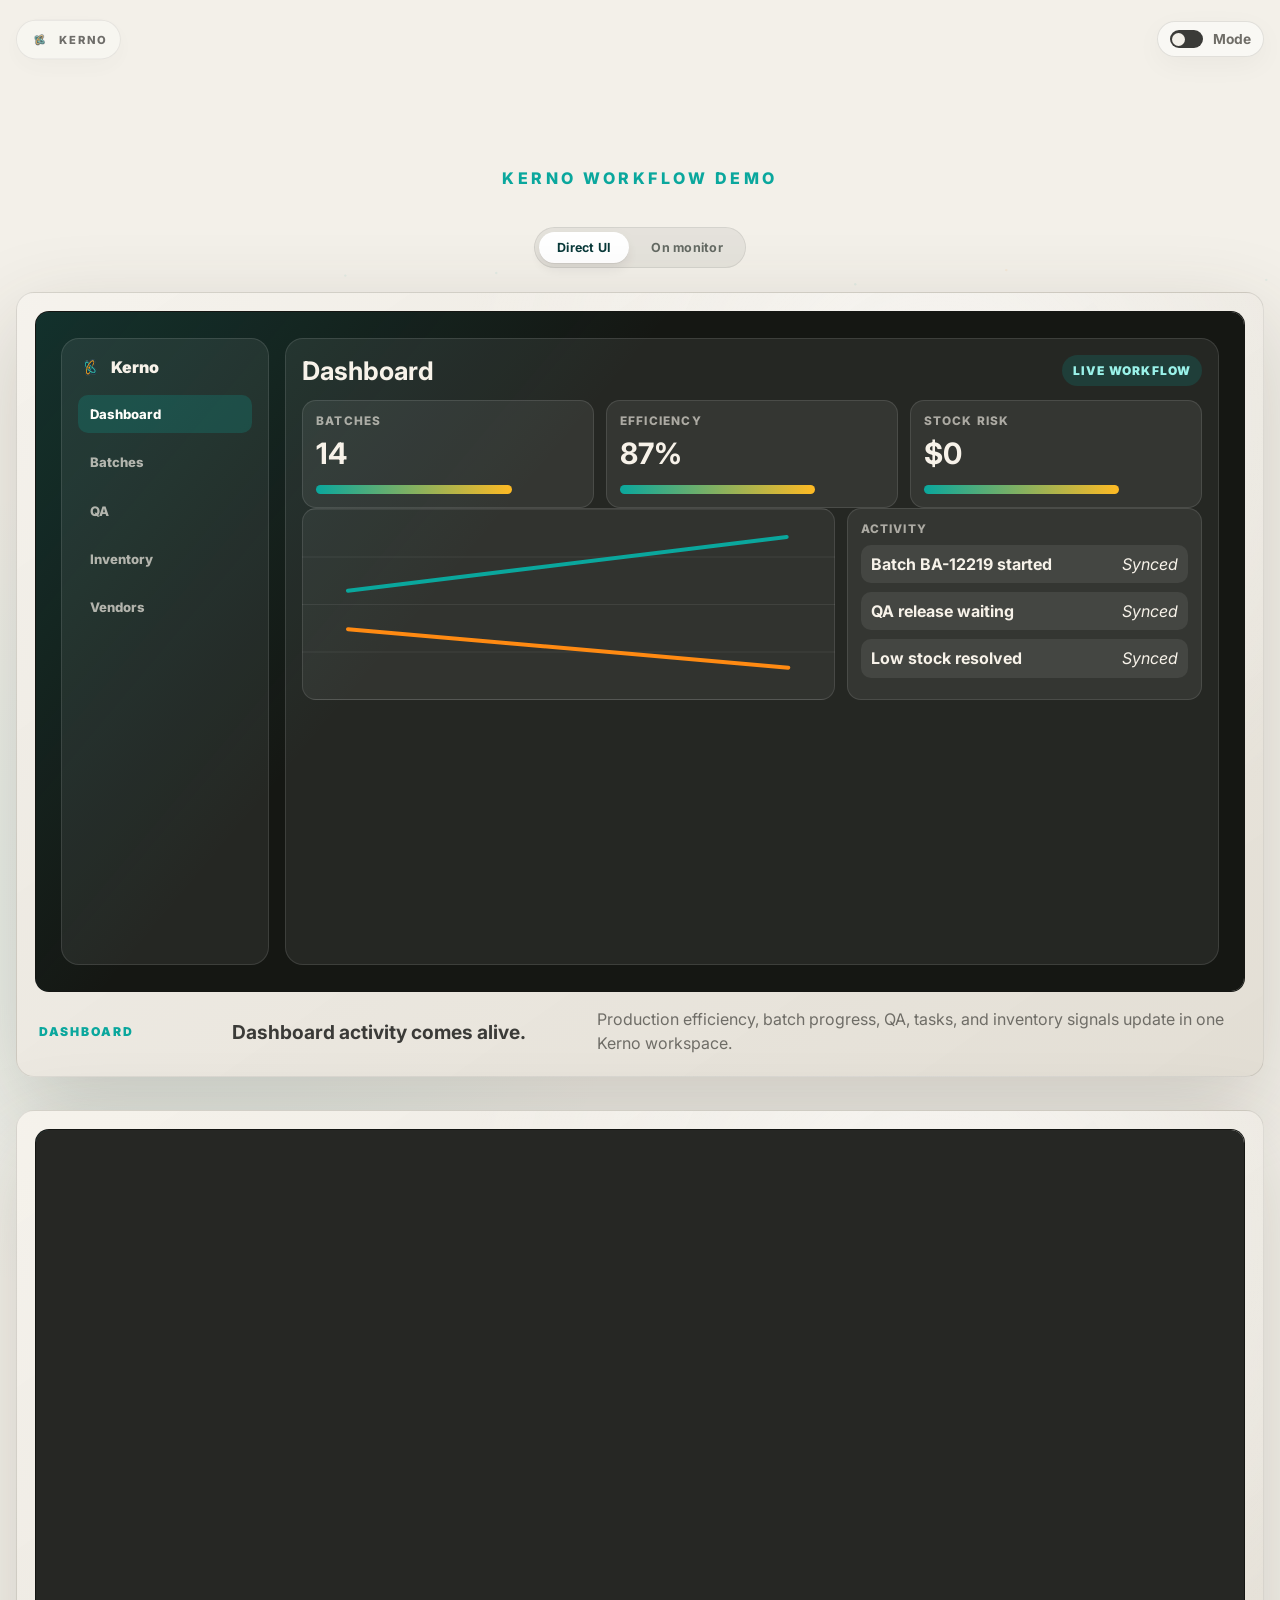
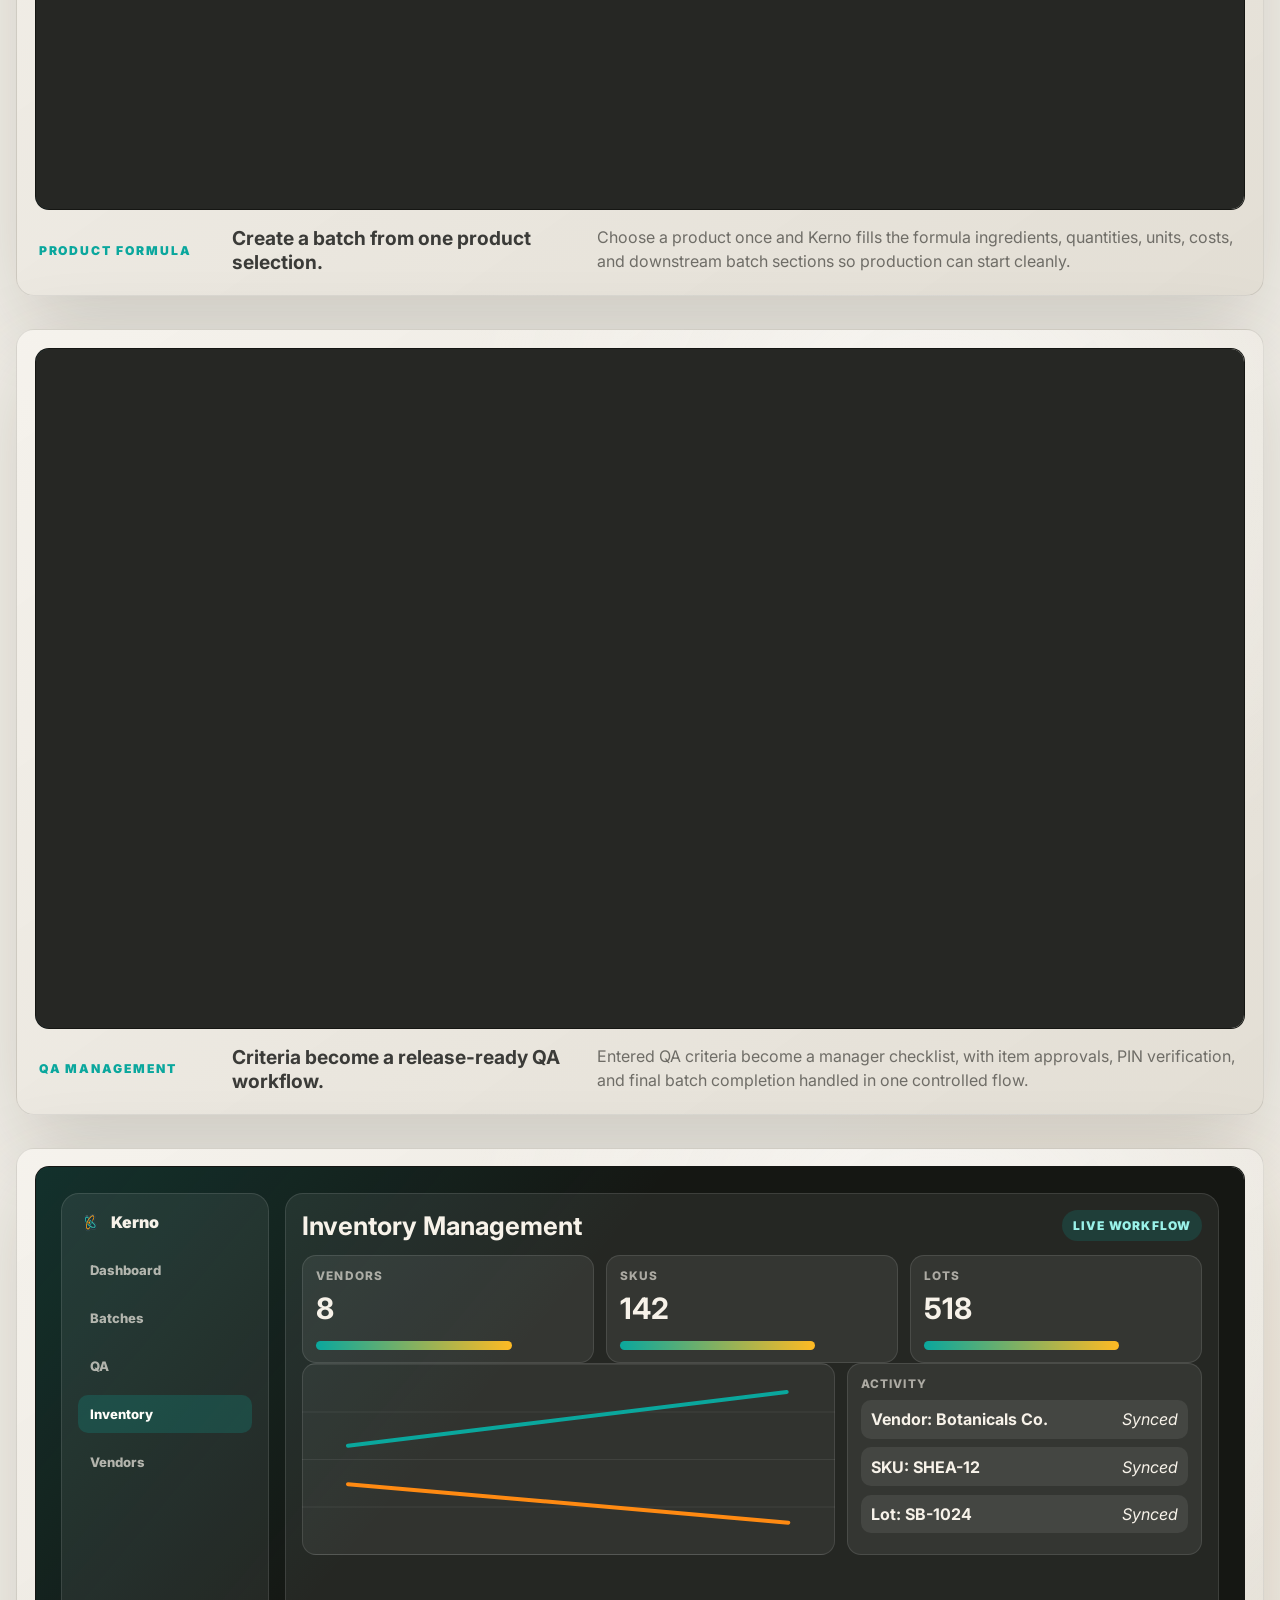
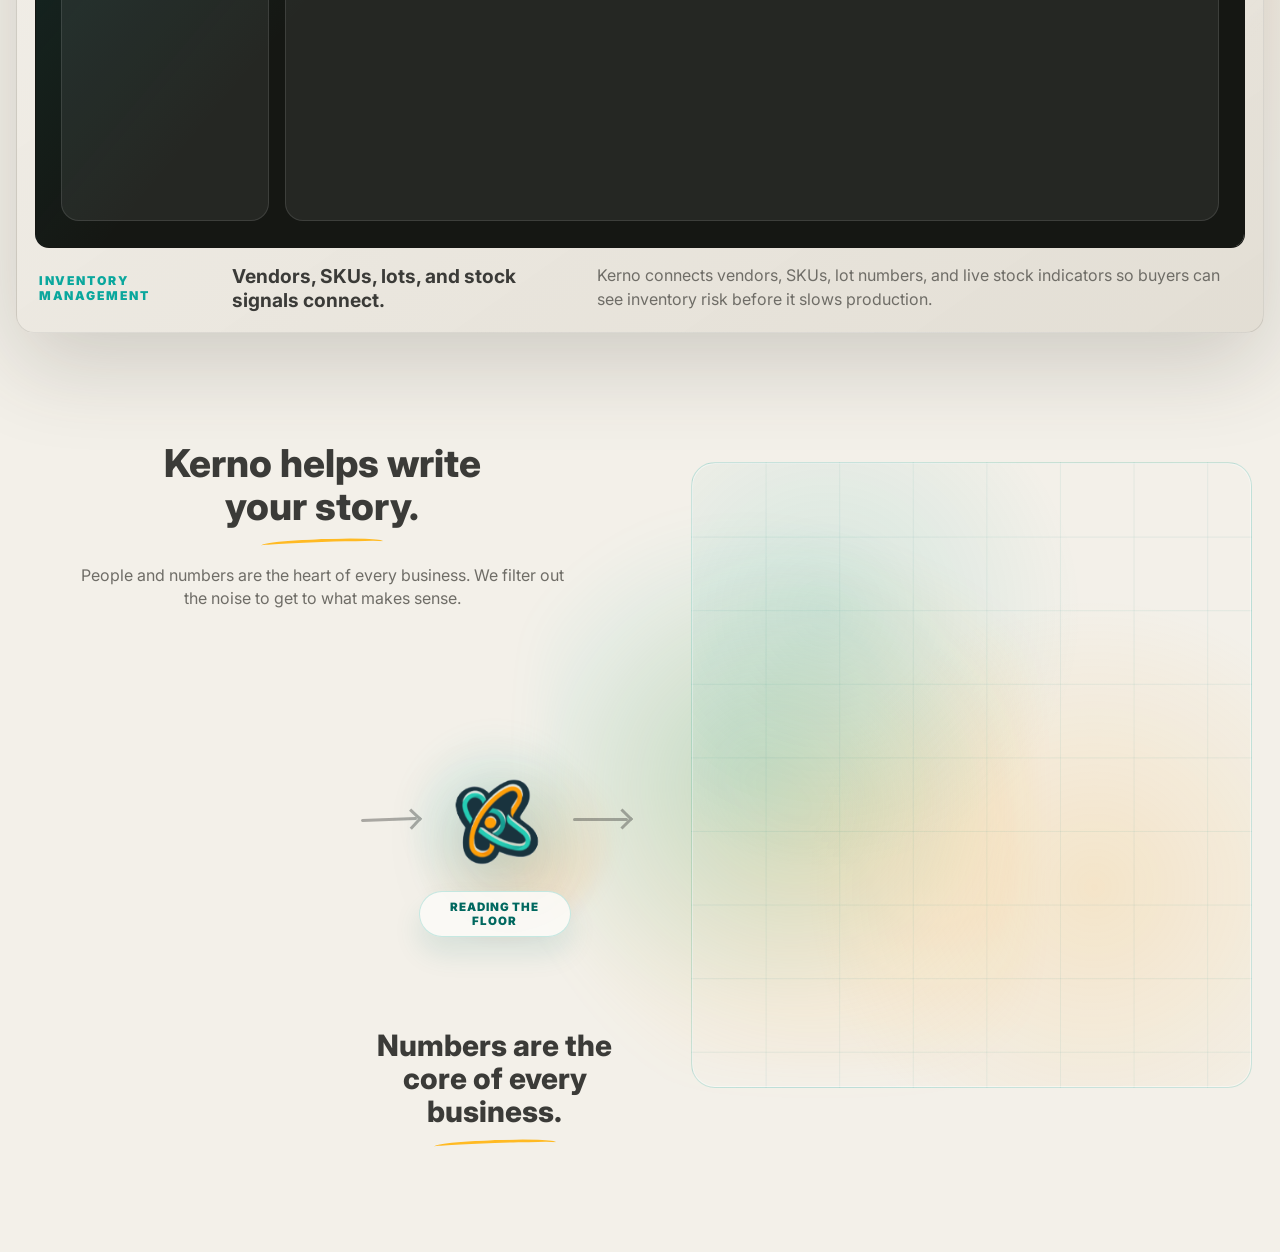
==== commit 4ad63b86: "Update Kerno preview assets" ====
--- a/kerno/index.html
+++ b/kerno/index.html
@@ -50,7 +50,7 @@
                 <video
                   class="workflow-video"
                   src="/assets/videos/kerno-dashboard-demo.mp4"
-                  poster="/assets/videos/kerno-dashboard-demo.svg"
+                  poster="/assets/videos/kerno-dashboard-poster.png"
                   autoplay
                   muted
                   loop
@@ -72,7 +72,7 @@
                 <video
                   class="workflow-video"
                   src="/assets/videos/kerno-product-formula-demo.mp4"
-                  poster="/assets/videos/kerno-product-formula-demo.svg"
+                  poster="/assets/videos/kerno-product-formula-poster.png"
                   autoplay
                   muted
                   loop
@@ -94,7 +94,7 @@
                 <video
                   class="workflow-video"
                   src="/assets/videos/kerno-qa-management-demo.mp4"
-                  poster="/assets/videos/kerno-qa-management-demo.svg"
+                  poster="/assets/videos/kerno-qa-management-poster.png"
                   autoplay
                   muted
                   loop
@@ -116,7 +116,7 @@
                 <video
                   class="workflow-video"
                   src="/assets/videos/kerno-inventory-management-demo.mp4"
-                  poster="/assets/videos/kerno-inventory-management-demo.svg"
+                  poster="/assets/videos/kerno-inventory-management-poster.png"
                   autoplay
                   muted
                   loop
@@ -276,5 +276,5 @@
     </main>
 
     <script type="module" src="/script.js"></script>
-  <!-- Cloudflare Pages Analytics --><script defer src='https://static.cloudflareinsights.com/beacon.min.js' data-cf-beacon='{"token": "b885cd24268b4ca9bf0bc2f19086f898"}'></script><!-- Cloudflare Pages Analytics --></body>
+  </body>
 </html>
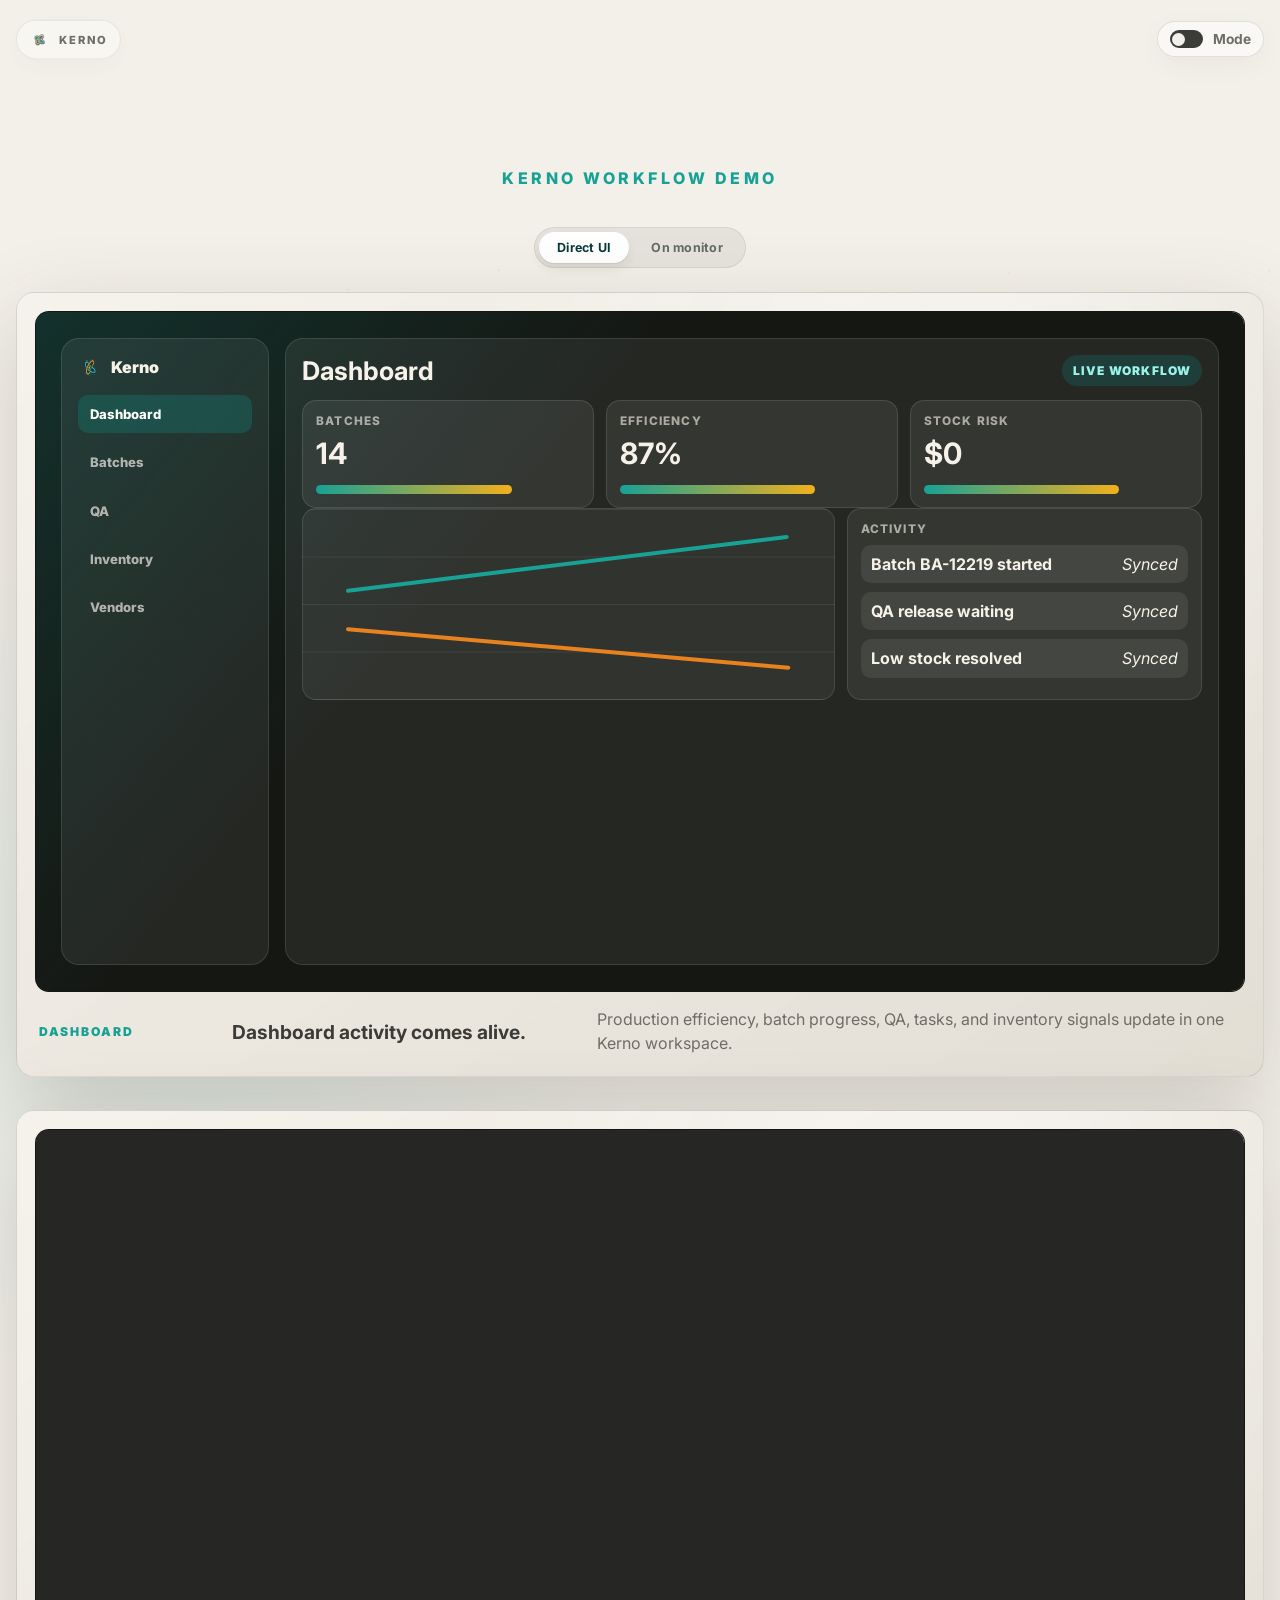
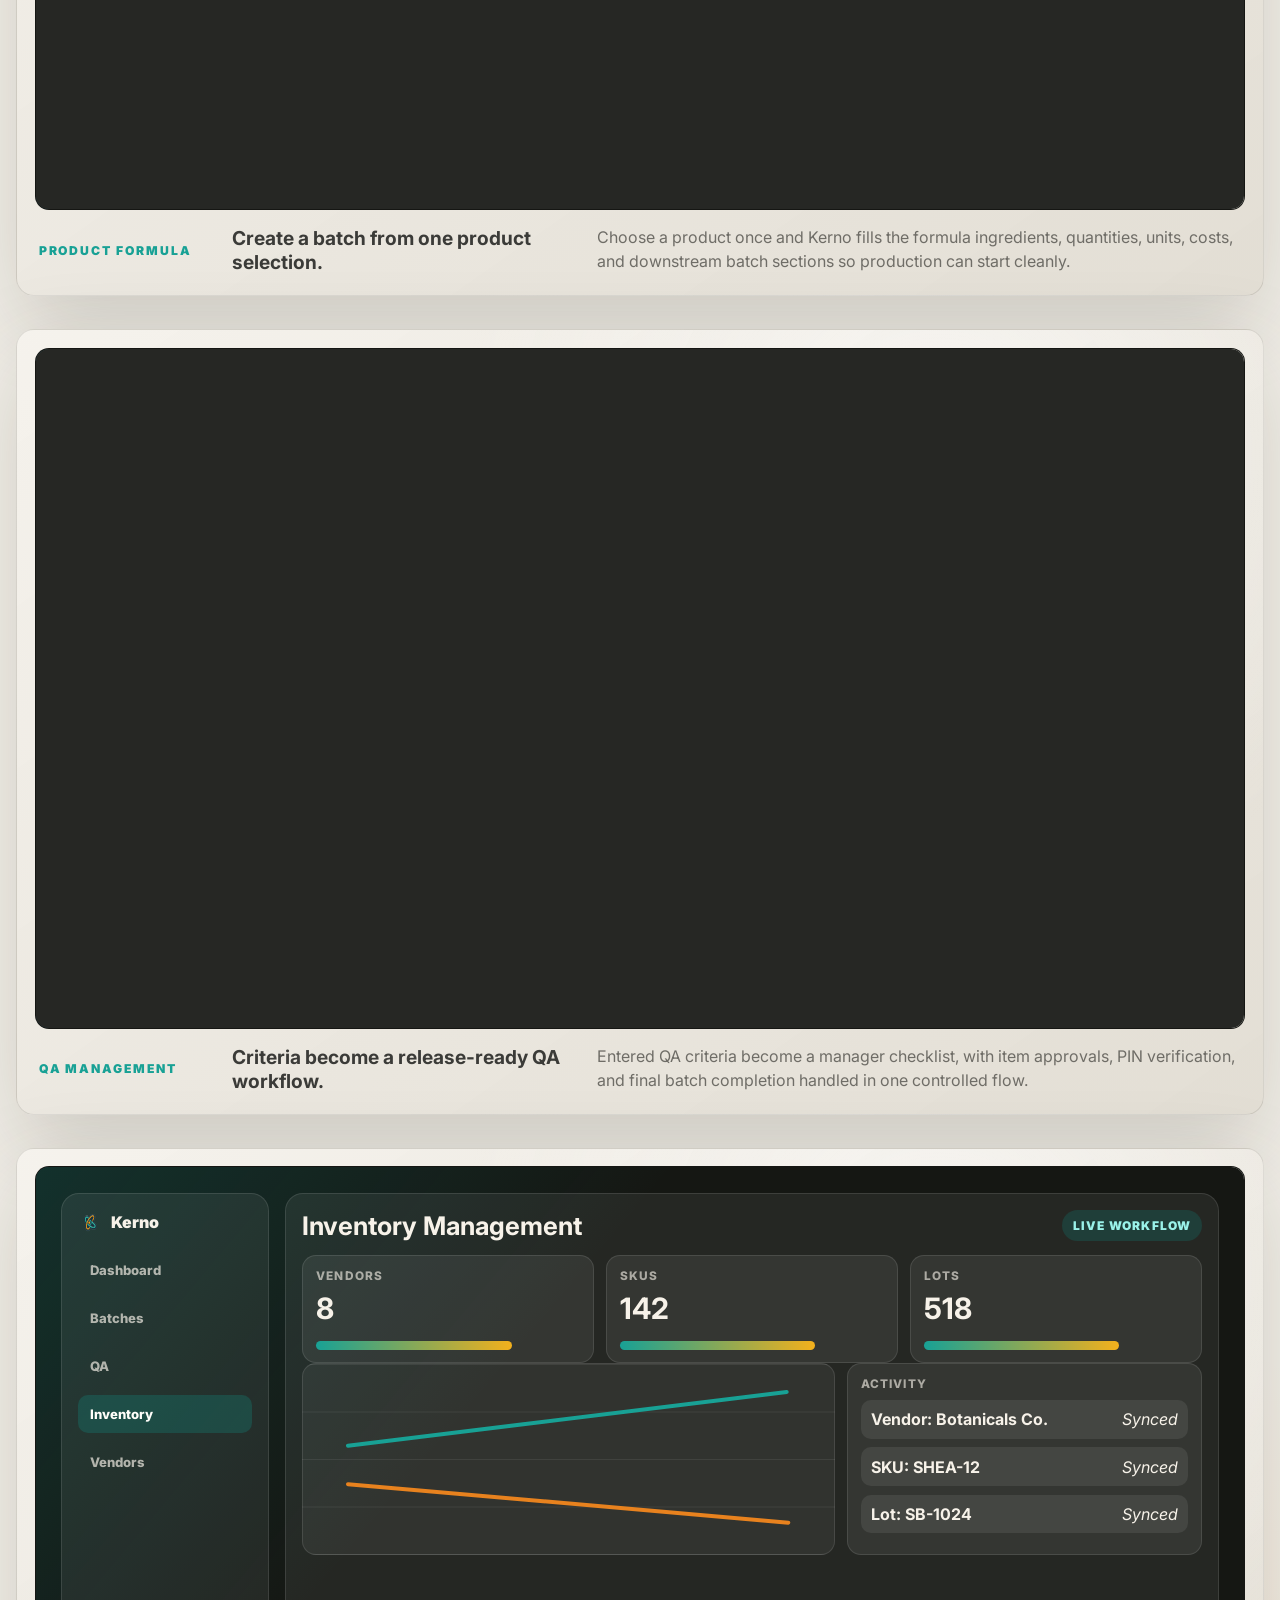
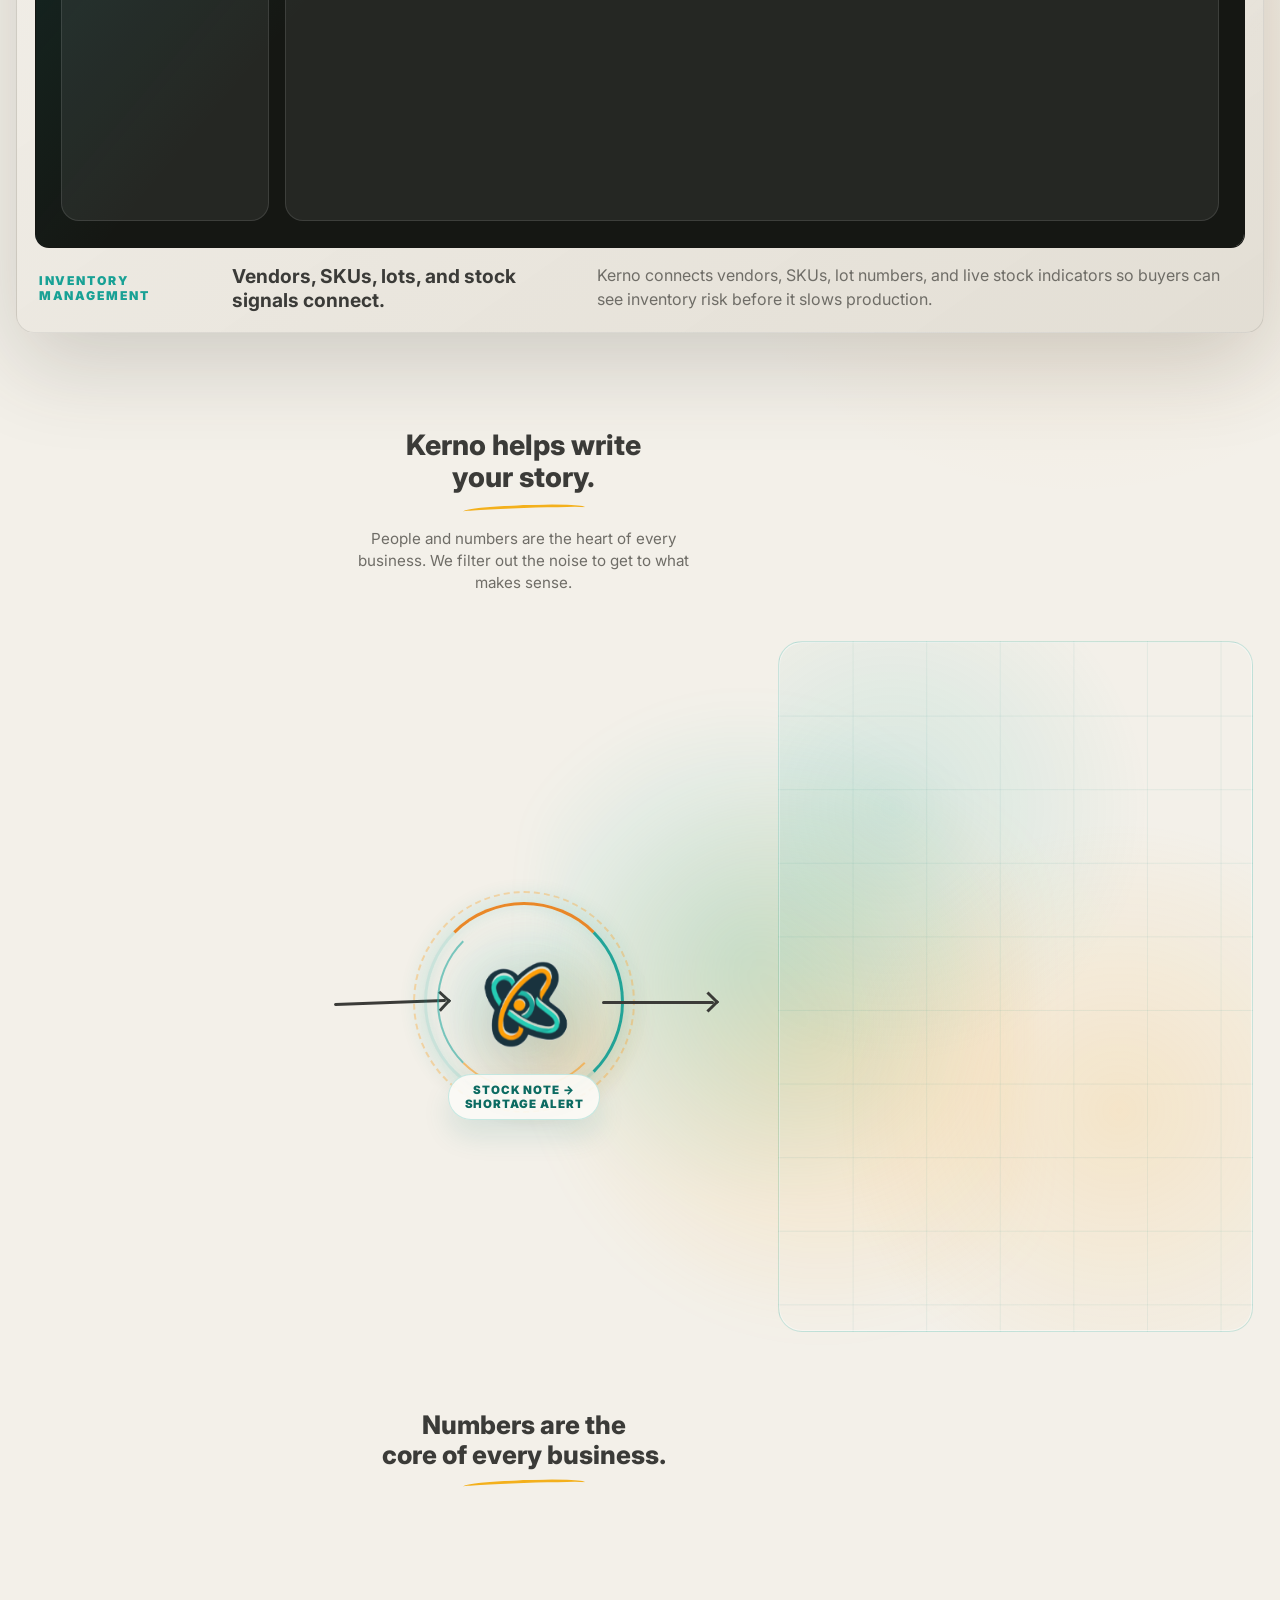
==== commit b0144310: "kerno: propagate OG meta + video preload to /kerno copies (kerno.html, kerno/index.html)" ====
--- a/kerno/index.html
+++ b/kerno/index.html
@@ -3,8 +3,20 @@
   <head>
     <meta charset="utf-8" />
     <meta name="viewport" content="width=device-width, initial-scale=1" />
-    <meta name="description" content="Kerno workflow command center demo." />
+    <meta name="description" content="See Kerno in action — one command center for batches, inventory, QA, and production. Turn scattered notes and spreadsheets into a live operational dashboard." />
     <title>Kerno | Workflow Command Center Demo</title>
+
+    <!-- Social / link-share preview (Open Graph + Twitter) -->
+    <meta property="og:type" content="website" />
+    <meta property="og:title" content="Kerno — Your Workflow Command Center" />
+    <meta property="og:description" content="Batches, inventory, QA, and production in one live dashboard. Watch scattered notes and spreadsheets become clear, connected operations." />
+    <meta property="og:image" content="https://hustle-redesign-preview.pages.dev/assets/videos/kerno-dashboard-poster.png" />
+    <meta property="og:image:width" content="1280" />
+    <meta property="og:image:height" content="720" />
+    <meta name="twitter:card" content="summary_large_image" />
+    <meta name="twitter:title" content="Kerno — Your Workflow Command Center" />
+    <meta name="twitter:description" content="Batches, inventory, QA, and production in one live dashboard." />
+    <meta name="twitter:image" content="https://hustle-redesign-preview.pages.dev/assets/videos/kerno-dashboard-poster.png" />
     <link
       rel="icon"
       href='data:image/svg+xml,<svg xmlns="http://www.w3.org/2000/svg" viewBox="0 0 64 64"><rect width="64" height="64" rx="14" fill="%23009f93"/><path d="M18 17h28v8H27v8h16v8H27v12h-9z" fill="%23fffefa"/></svg>'
@@ -55,6 +67,7 @@
                   muted
                   loop
                   playsinline
+                  preload="metadata"
                 ></video>
                 <div class="video-fallback" data-fallback="dashboard" aria-hidden="true"></div>
               </div>
@@ -77,6 +90,7 @@
                   muted
                   loop
                   playsinline
+                  preload="metadata"
                 ></video>
                 <div class="video-fallback" data-fallback="formula" aria-hidden="true"></div>
               </div>
@@ -99,6 +113,7 @@
                   muted
                   loop
                   playsinline
+                  preload="metadata"
                 ></video>
                 <div class="video-fallback" data-fallback="qa" aria-hidden="true"></div>
               </div>
@@ -121,6 +136,7 @@
                   muted
                   loop
                   playsinline
+                  preload="metadata"
                 ></video>
                 <div class="video-fallback" data-fallback="inventory" aria-hidden="true"></div>
               </div>
--- a/styles.css
+++ b/styles.css
@@ -9,13 +9,15 @@
   --quiet: #aaa59b;
   --line: rgba(44, 43, 38, 0.12);
   --line-strong: rgba(44, 43, 38, 0.2);
-  --accent: #0aa79d;
-  --accent-dark: #00685f;
-  --orange: #ff8a12;
-  --yellow: #ffba23;
-  --blue: #176bc2;
-  --green: #03a95a;
-  --red: #ee120c;
+  /* Exact Kerno brand palette — sampled from the real app + NB Kerno Figma */
+  --accent: #18a195;        /* Kerno table-header / primary teal */
+  --accent-bright: #21c7b0; /* Kerno logo ring teal (glow/highlights) */
+  --accent-dark: #0c6b62;   /* Kerno "Create a Batch" button teal */
+  --orange: #e8821e;        /* Kerno "in progress" / batches orange */
+  --yellow: #f3b01c;        /* Kerno batch-rate bars / edit / value-at-risk gold */
+  --blue: #1f5fb0;          /* Kerno pending-QA / chart blue */
+  --green: #1aa85a;         /* Kerno completed / production-efficiency green */
+  --red: #df3b3b;           /* Kerno overdue / delete / critical red */
   --shadow: 0 22px 60px rgba(59, 55, 45, 0.14);
   --shadow-strong: 0 30px 90px rgba(58, 54, 45, 0.2);
   --radius: 18px;
@@ -1289,8 +1291,8 @@
   border-radius: 999px;
   vertical-align: middle;
 }
-.dashboard-legend .is-green::before { background: #0ba85c; }
-.dashboard-legend .is-orange::before { background: #ff8a12; }
+.dashboard-legend .is-green::before { background: #1aa85a; }
+.dashboard-legend .is-orange::before { background: #e8821e; }
 .dashboard-line-svg {
   width: 100%;
   height: 170px;
@@ -1300,16 +1302,16 @@
 .dashboard-line-fill {
   opacity: 0.16;
 }
-.dashboard-line-fill--green { fill: #0ba85c; }
-.dashboard-line-fill--orange { fill: #ff8a12; }
+.dashboard-line-fill--green { fill: #1aa85a; }
+.dashboard-line-fill--orange { fill: #e8821e; }
 .dashboard-line {
   fill: none;
   stroke-width: 4;
   stroke-linecap: round;
   stroke-linejoin: round;
 }
-.dashboard-line--green { stroke: #0ba85c; }
-.dashboard-line--orange { stroke: #ff8a12; }
+.dashboard-line--green { stroke: #1aa85a; }
+.dashboard-line--orange { stroke: #e8821e; }
 .dashboard-chart-labels {
   display: grid;
   grid-template-columns: repeat(7, minmax(0, 1fr));
@@ -1359,8 +1361,8 @@
 .dashboard-qa-bar:nth-child(1) span { background: #176bc2; }
 .dashboard-qa-bar:nth-child(2) span { background: #176bc2; }
 .dashboard-qa-bar:nth-child(3) span { background: #ee120c; }
-.dashboard-stock-bar:nth-child(1) span { background: #ff8a12; }
-.dashboard-stock-bar:nth-child(2) span { background: #0ba85c; }
+.dashboard-stock-bar:nth-child(1) span { background: #e8821e; }
+.dashboard-stock-bar:nth-child(2) span { background: #1aa85a; }
 .dashboard-stock-bar:nth-child(3) span { background: #ee120c; }
 .dashboard-stock-bar:nth-child(4) span { background: #ffba23; }
 .dashboard-qa-bar em,
@@ -1411,8 +1413,8 @@
 }
 .task-status-pill.is-gold { background: #ffba23; color: #805400; }
 .task-status-pill.is-blue { background: #176bc2; }
-.task-status-pill.is-orange { background: #ff8a12; }
-.task-status-pill.is-green { background: #0ba85c; }
+.task-status-pill.is-orange { background: #e8821e; }
+.task-status-pill.is-green { background: #1aa85a; }
 .dashboard-rank-list {
   display: grid;
   gap: 0.58rem;
@@ -1666,10 +1668,10 @@
   position: relative;
   min-height: 720px;
   display: grid;
-  grid-template-columns: minmax(260px, 0.72fr) minmax(250px, 0.58fr) minmax(560px, 1.35fr);
-  grid-template-rows: minmax(180px, auto) minmax(330px, 1fr) minmax(120px, auto);
+  grid-template-columns: minmax(240px, 0.7fr) minmax(360px, 0.9fr) minmax(520px, 1.25fr);
+  grid-template-rows: minmax(150px, auto) minmax(360px, 1fr) minmax(140px, auto);
   align-items: center;
-  gap: 0.8rem;
+  gap: 1rem 1.4rem;
   overflow: hidden;
 }
 .kerno-stage::before {
@@ -1683,28 +1685,29 @@
   pointer-events: none;
 }
 .kerno-copy-panel {
-  grid-column: 1 / 3;
+  grid-column: 2;
   grid-row: 1;
   align-self: end;
   justify-self: center;
-  max-width: 31rem;
+  max-width: 24rem;
   text-align: center;
-  z-index: 2;
+  z-index: 5;
+  pointer-events: none;
 }
 .kerno-copy-panel h2,
 .kerno-bottom-copy strong {
   margin: 0;
   color: var(--ink);
-  font-size: clamp(2.05rem, 3vw, 3.2rem);
-  line-height: 1.12;
+  font-size: clamp(1.65rem, 2.2vw, 2.35rem);
+  line-height: 1.14;
   font-weight: 800;
 }
 .kerno-copy-panel p {
-  max-width: 34rem;
-  margin: 1rem auto 0;
+  max-width: 22rem;
+  margin: 0.9rem auto 0;
   color: var(--muted);
-  font-size: clamp(1rem, 1.2vw, 1.22rem);
-  line-height: 1.42;
+  font-size: clamp(0.95rem, 1.05vw, 1.08rem);
+  line-height: 1.44;
 }
 .copy-swoosh {
   display: block;
@@ -1718,8 +1721,9 @@
 .manual-chaos {
   position: relative;
   grid-column: 1;
-  grid-row: 1 / 4;
-  min-height: 560px;
+  grid-row: 2;
+  min-height: 360px;
+  align-self: stretch;
   z-index: 3;
 }
 .sticky-note,
@@ -1942,13 +1946,33 @@
 }
 .processing-orbit {
   position: absolute;
-  inset: -16px;
+  inset: -22px;
   border-radius: 50%;
-  border: 2px solid rgba(10, 167, 157, 0.28);
+  border: 3px solid rgba(10, 167, 157, 0.18);
   border-top-color: var(--orange);
   border-right-color: var(--accent);
-  opacity: 0;
-  animation: processingOrbit var(--kerno-loop) linear infinite;
+  opacity: 0.95;
+  animation: processingOrbit 2.4s linear infinite;
+  box-shadow: 0 0 28px rgba(34, 167, 157, 0.22), inset 0 0 18px rgba(34, 167, 157, 0.14);
+}
+.processing-orbit::before {
+  content: "";
+  position: absolute;
+  inset: -14px;
+  border-radius: 50%;
+  border: 2px dashed rgba(255, 155, 26, 0.4);
+  opacity: 0.85;
+  animation: processingOrbitOuter 4.8s linear infinite reverse;
+}
+.processing-orbit::after {
+  content: "";
+  position: absolute;
+  inset: 10px;
+  border-radius: 50%;
+  border: 2px solid transparent;
+  border-bottom-color: rgba(255, 155, 26, 0.6);
+  border-left-color: rgba(34, 167, 157, 0.6);
+  animation: processingOrbitInner 1.6s linear infinite;
 }
 .kerno-logo {
   position: relative;
@@ -1982,8 +2006,9 @@
 .organized-output {
   position: relative;
   grid-column: 3;
-  grid-row: 1 / 4;
-  min-height: 660px;
+  grid-row: 2;
+  min-height: 460px;
+  align-self: stretch;
   z-index: 3;
 }
 .output-card,
@@ -2140,13 +2165,14 @@
   grid-row: 3;
   align-self: start;
   justify-self: center;
-  max-width: 18rem;
+  max-width: 22rem;
   text-align: center;
-  z-index: 2;
+  z-index: 5;
+  pointer-events: none;
 }
 .kerno-bottom-copy strong {
   display: block;
-  font-size: clamp(1.75rem, 2.3vw, 2.6rem);
+  font-size: clamp(1.5rem, 2vw, 2.05rem);
 }
 .kerno-flow[data-loop-phase="batch"] [data-output="batch"],
 .kerno-flow[data-loop-phase="stock"] [data-output="stock"],
@@ -2161,7 +2187,8 @@
 .kerno-dashboard-preview {
   position: relative;
   display: block;
-  min-height: 670px;
+  min-height: 460px;
+  height: 100%;
   border: 0;
   border-radius: 0;
   background: transparent;
@@ -2311,7 +2338,7 @@
 .dash-main {
   min-width: 0;
   position: relative;
-  min-height: 670px;
+  min-height: 460px;
   padding: 1.05rem;
   display: grid;
   grid-template-columns: repeat(12, minmax(0, 1fr));
@@ -2789,6 +2816,10 @@
 }
 .kerno-flow[data-loop-phase^="process"] .processing-orbit {
   opacity: 1;
+  border-color: rgba(10, 167, 157, 0.32);
+  border-top-color: var(--orange);
+  border-right-color: var(--accent);
+  box-shadow: 0 0 38px rgba(34, 167, 157, 0.35), inset 0 0 22px rgba(34, 167, 157, 0.2);
 }
 
 @keyframes noteDrift {
@@ -2800,112 +2831,36 @@
   to { margin-top: 6px; }
 }
 @keyframes funnelToken {
-  0%, 5.2%, 95.8%, 100% { opacity: 1; translate: 0 0; scale: 1; rotate: 0deg; }
-  6.8% {
-    opacity: 1;
-    translate: 1.2vw -0.7vh;
-    scale: 1.02;
-    rotate: 4deg;
-  }
-  9.8% {
-    opacity: 0.96;
-    translate: 24vw -2.5vh;
-    scale: 0.68;
-    rotate: 11deg;
-  }
-  11.8%, 94.2% {
-    opacity: 0;
-    translate: 39vw -4vh;
-    scale: 0.18;
-    rotate: 18deg;
-  }
-  97.6% {
-    opacity: 0.58;
-    translate: 0.8vw -0.5vh;
-    scale: 0.88;
-    rotate: 6deg;
-  }
+  0%, 5% { opacity: 1; translate: 0 0; scale: 1; rotate: 0deg; }
+  7% { opacity: 1; translate: 1.2vw -0.7vh; scale: 1.02; rotate: 4deg; }
+  10% { opacity: 0.9; translate: 24vw -2.5vh; scale: 0.68; rotate: 11deg; }
+  12%, 26% { opacity: 0; translate: 39vw -4vh; scale: 0.18; rotate: 18deg; }
+  30% { opacity: 0.5; translate: 0.8vw -0.5vh; scale: 0.88; rotate: 6deg; }
+  34%, 100% { opacity: 1; translate: 0 0; scale: 1; rotate: 0deg; }
 }
 @keyframes funnelTokenBatchNote {
-  0%, 22.8%, 95.4%, 100% { opacity: 1; translate: 0 0; scale: 1; rotate: 0deg; }
-  24.8% {
-    opacity: 1;
-    translate: 0.9vw -1.1vh;
-    scale: 1.02;
-    rotate: -4deg;
-  }
-  28.6% {
-    opacity: 0.96;
-    translate: 16vw -12vh;
-    scale: 0.66;
-    rotate: -10deg;
-  }
-  30.8%, 94% {
-    opacity: 0;
-    translate: 25vw -18vh;
-    scale: 0.18;
-    rotate: -18deg;
-  }
-  97% {
-    opacity: 0.56;
-    translate: 0.7vw -1vh;
-    scale: 0.88;
-    rotate: -6deg;
-  }
+  0%, 23% { opacity: 1; translate: 0 0; scale: 1; rotate: 0deg; }
+  25% { opacity: 1; translate: 0.9vw -1.1vh; scale: 1.02; rotate: -4deg; }
+  29% { opacity: 0.9; translate: 16vw -12vh; scale: 0.66; rotate: -10deg; }
+  31%, 48% { opacity: 0; translate: 25vw -18vh; scale: 0.18; rotate: -18deg; }
+  52% { opacity: 0.5; translate: 0.7vw -1vh; scale: 0.88; rotate: -6deg; }
+  56%, 100% { opacity: 1; translate: 0 0; scale: 1; rotate: 0deg; }
 }
 @keyframes funnelTokenBatchSheet {
-  0%, 29.8%, 95.2%, 100% { opacity: 1; translate: 0 0; scale: 1; rotate: 0deg; }
-  31.4% {
-    opacity: 1;
-    translate: 0.8vw -0.2vh;
-    scale: 1.02;
-    rotate: -3deg;
-  }
-  34.6% {
-    opacity: 0.96;
-    translate: 10vw -0.2vh;
-    scale: 0.66;
-    rotate: -8deg;
-  }
-  36.8%, 93.8% {
-    opacity: 0;
-    translate: 18vw 0vh;
-    scale: 0.18;
-    rotate: -16deg;
-  }
-  96.8% {
-    opacity: 0.56;
-    translate: 0.6vw -0.3vh;
-    scale: 0.88;
-    rotate: -5deg;
-  }
+  0%, 30% { opacity: 1; translate: 0 0; scale: 1; rotate: 0deg; }
+  32% { opacity: 1; translate: 0.8vw -0.2vh; scale: 1.02; rotate: -3deg; }
+  35% { opacity: 0.9; translate: 10vw -0.2vh; scale: 0.66; rotate: -8deg; }
+  37%, 54% { opacity: 0; translate: 18vw 0vh; scale: 0.18; rotate: -16deg; }
+  58% { opacity: 0.5; translate: 0.6vw -0.3vh; scale: 0.88; rotate: -5deg; }
+  62%, 100% { opacity: 1; translate: 0 0; scale: 1; rotate: 0deg; }
 }
 @keyframes funnelTokenVendorNote {
-  0%, 48.8%, 95%, 100% { opacity: 1; translate: 0 0; scale: 1; rotate: 0deg; }
-  50.4% {
-    opacity: 1;
-    translate: 0.8vw -1vh;
-    scale: 1.02;
-    rotate: 4deg;
-  }
-  53.2% {
-    opacity: 0.96;
-    translate: 14vw -20vh;
-    scale: 0.66;
-    rotate: 10deg;
-  }
-  55.6%, 93.6% {
-    opacity: 0;
-    translate: 23vw -34vh;
-    scale: 0.18;
-    rotate: 18deg;
-  }
-  96.6% {
-    opacity: 0.58;
-    translate: 0.6vw -0.8vh;
-    scale: 0.88;
-    rotate: 6deg;
-  }
+  0%, 49% { opacity: 1; translate: 0 0; scale: 1; rotate: 0deg; }
+  51% { opacity: 1; translate: 0.8vw -1vh; scale: 1.02; rotate: 4deg; }
+  54% { opacity: 0.9; translate: 14vw -20vh; scale: 0.66; rotate: 10deg; }
+  56%, 72% { opacity: 0; translate: 23vw -34vh; scale: 0.18; rotate: 18deg; }
+  76% { opacity: 0.5; translate: 0.6vw -0.8vh; scale: 0.88; rotate: 6deg; }
+  80%, 100% { opacity: 1; translate: 0 0; scale: 1; rotate: 0deg; }
 }
 @keyframes coreGlow {
   0%, 11%, 30%, 41%, 59%, 70%, 100% { opacity: 0.48; transform: scale(0.98); }
@@ -2913,9 +2868,16 @@
   23%, 54%, 83% { opacity: 0.68; transform: scale(1.02); }
 }
 @keyframes processingOrbit {
-  0%, 11%, 30%, 41%, 59%, 70%, 100% { opacity: 0; transform: rotate(0deg) scale(0.92); }
-  16%, 47%, 76% { opacity: 1; transform: rotate(230deg) scale(1); }
-  23%, 54%, 83% { opacity: 0; transform: rotate(360deg) scale(1.08); }
+  from { transform: rotate(0deg); }
+  to { transform: rotate(360deg); }
+}
+@keyframes processingOrbitOuter {
+  from { transform: rotate(0deg); }
+  to { transform: rotate(360deg); }
+}
+@keyframes processingOrbitInner {
+  from { transform: rotate(0deg); }
+  to { transform: rotate(-360deg); }
 }
 @keyframes logoBreathe {
   0%, 11%, 30%, 41%, 59%, 70%, 100% { transform: scale(1); }
